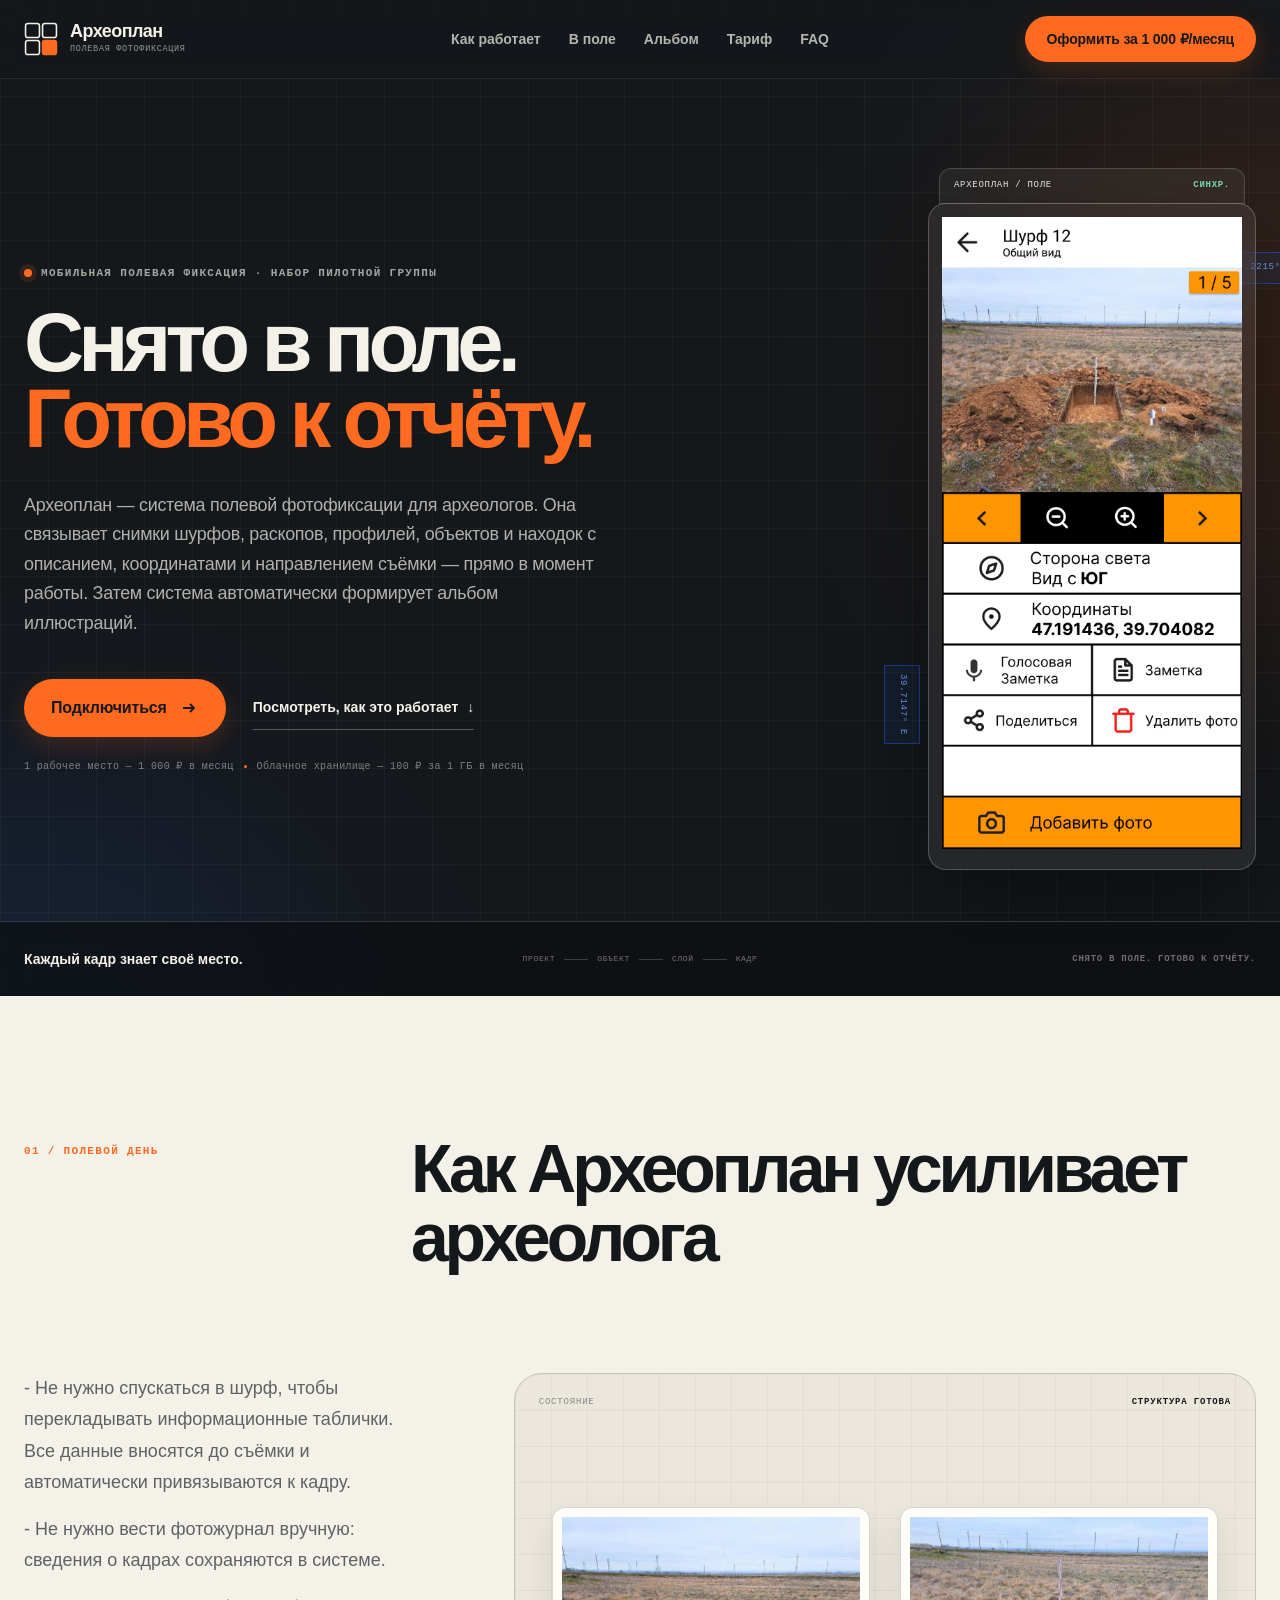
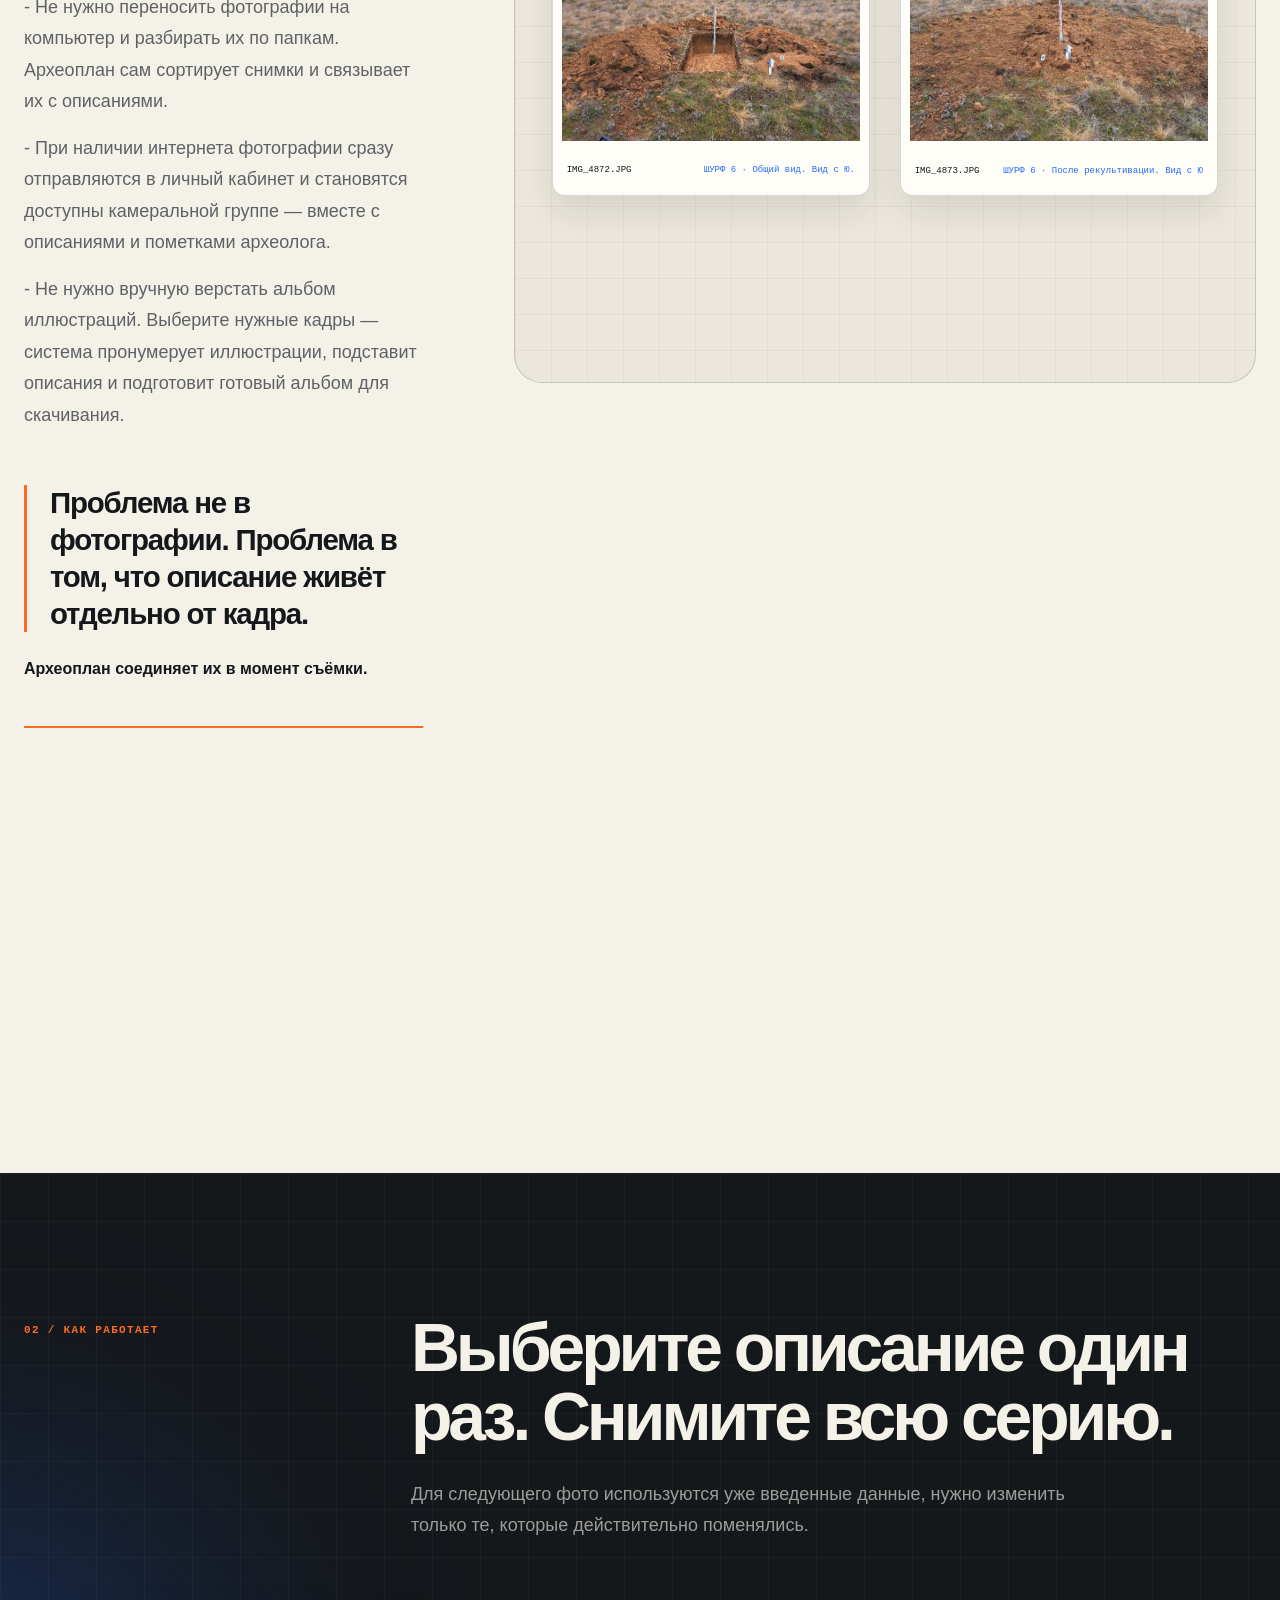
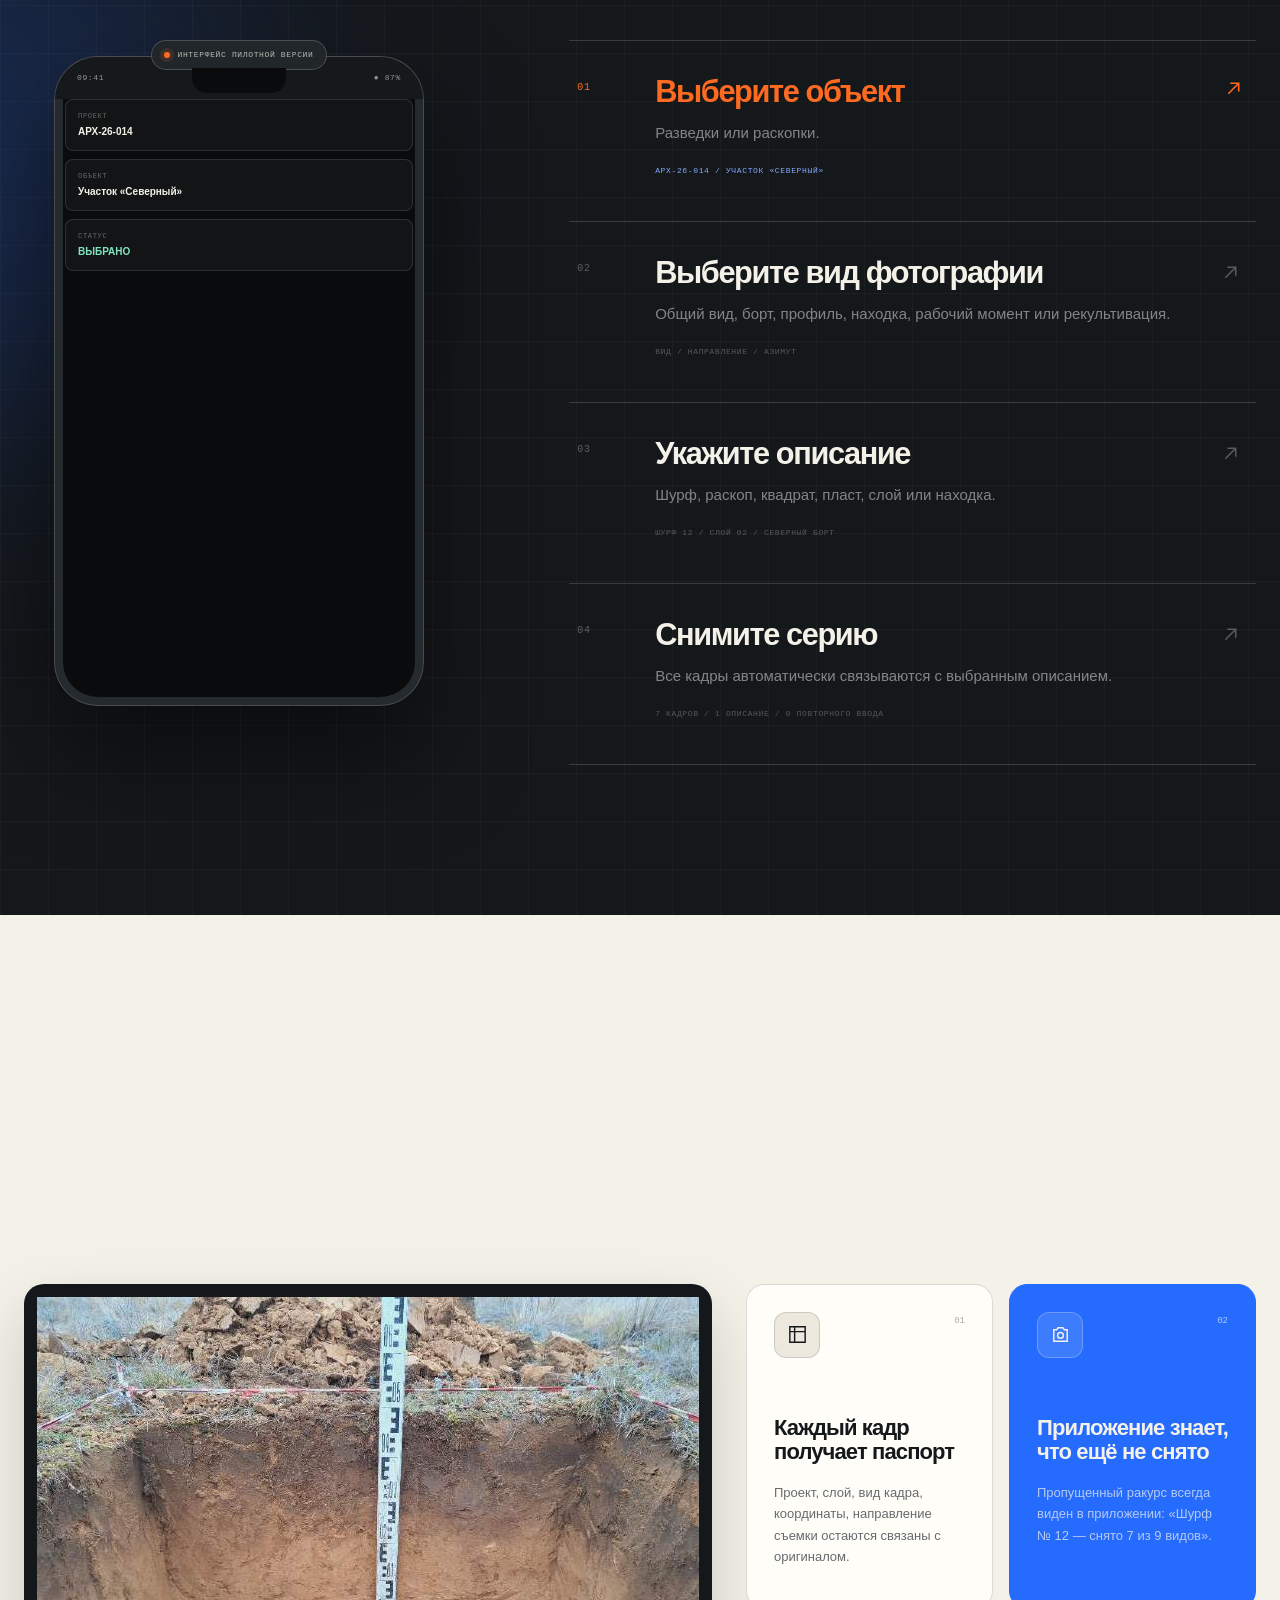
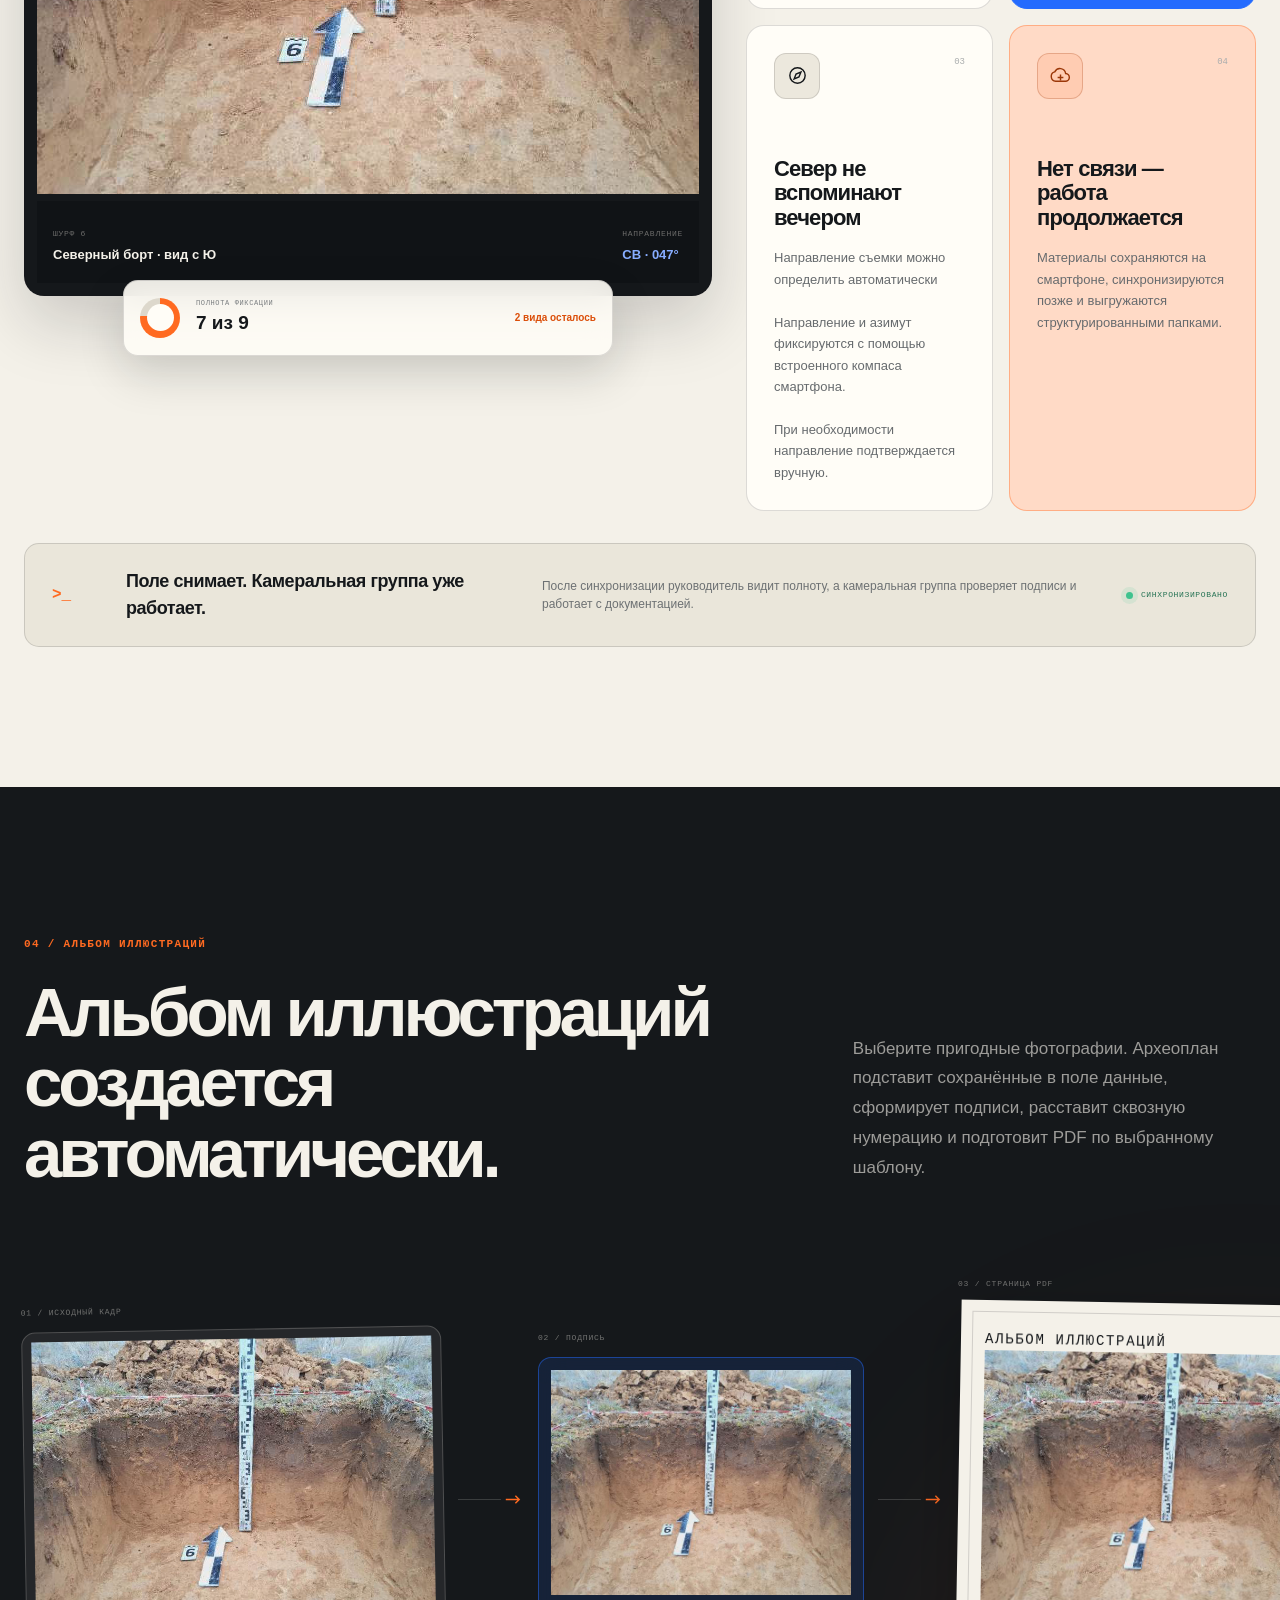
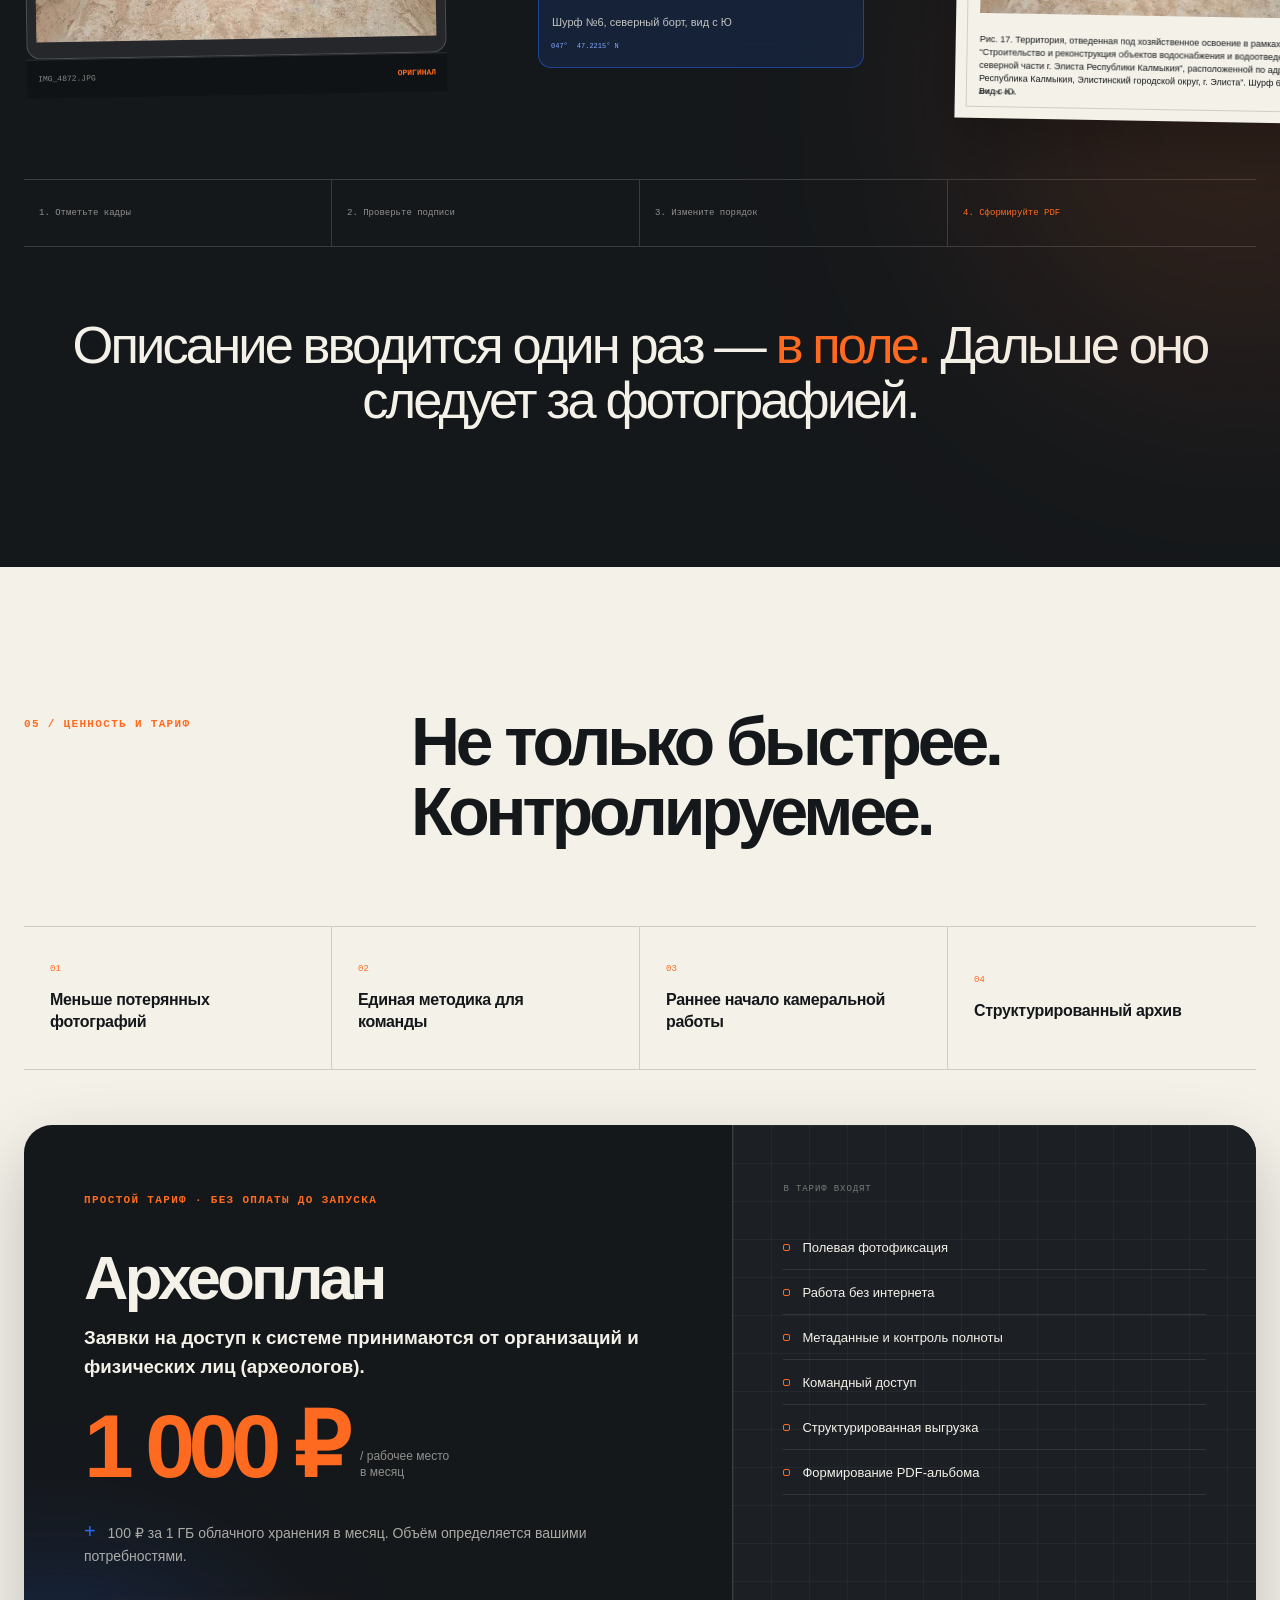
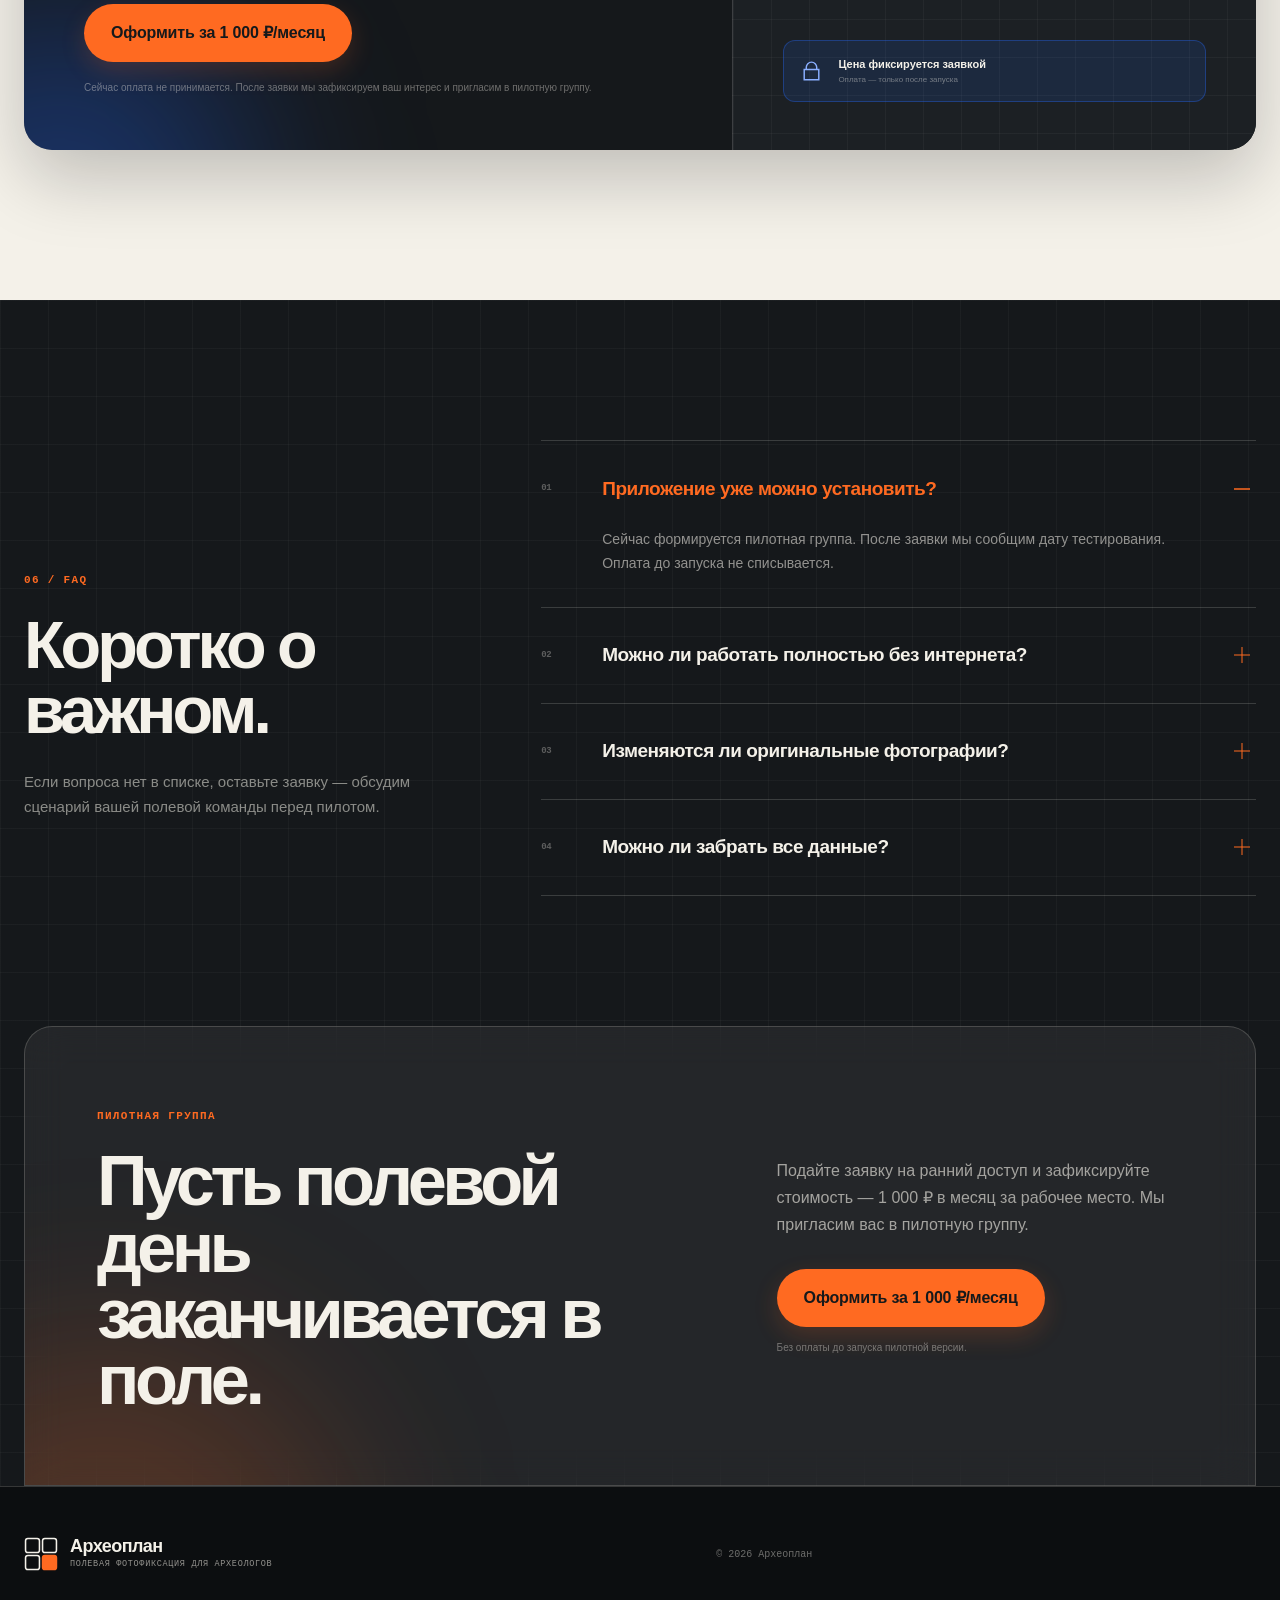
==== index.html @ fa1d37da "init commit" ====
<!doctype html>
<html lang="ru">
<head>
  <meta charset="utf-8">
  <meta name="viewport" content="width=device-width, initial-scale=1">
  <meta name="theme-color" content="#15181B">
  <title>Археоплан — полевая фотофиксация для археологов</title>
  <meta name="description" content="Археоплан связывает полевые фотографии с описанием, координатами и направлением съёмки и помогает подготовить альбом иллюстраций.">
  <meta name="robots" content="index,follow">
  <meta property="og:type" content="website">
  <meta property="og:locale" content="ru_RU">
  <meta property="og:site_name" content="Археоплан">
  <meta property="og:title" content="Археоплан — полевая фотофиксация для археологов">
  <meta property="og:description" content="Археоплан связывает полевые фотографии с описанием, координатами и направлением съёмки и помогает подготовить альбом иллюстраций.">
  <meta property="og:image" content="assets/icons/og-archeoplan.svg">
  <link rel="icon" href="assets/icons/favicon.svg" type="image/svg+xml">
  <link rel="stylesheet" href="styles.css">
  <script type="application/ld+json">{"@context":"https://schema.org","@type":"SoftwareApplication","name":"Археоплан","description":"Система полевой фотофиксации, которая связывает фотографии с описанием, координатами и направлением съёмки.","inLanguage":"ru","offers":{"@type":"Offer","price":"1000","priceCurrency":"RUB","description":"Стоимость одного рабочего места в месяц после запуска."}}</script>
  <script src="script.js" defer></script>
  <!-- Yandex.Metrika counter -->
  <script type="text/javascript">
      (function(m,e,t,r,i,k,a){
          m[i]=m[i]||function(){(m[i].a=m[i].a||[]).push(arguments)};
          m[i].l=1*new Date();
          for (var j = 0; j < document.scripts.length; j++) {if (document.scripts[j].src === r) { return; }}
          k=e.createElement(t),a=e.getElementsByTagName(t)[0],k.async=1,k.src=r,a.parentNode.insertBefore(k,a)
      })(window, document,'script','https://mc.yandex.ru/metrika/tag.js?id=111494010', 'ym');

      ym(111494010, 'init', {ssr:true, webvisor:true, clickmap:true, ecommerce:"dataLayer", referrer: document.referrer, url: location.href, accurateTrackBounce:true, trackLinks:true});
  </script>
  <noscript><div><img src="https://mc.yandex.ru/watch/111494010" style="position:absolute; left:-9999px;" alt="" /></div></noscript>
  <!-- /Yandex.Metrika counter -->
</head>
<body>
<a class="skip-link" href="#main-content">К содержанию</a>

<header class="site-header" data-header>
  <div class="header-inner">
    <a class="brand" href="#top" aria-label="Археоплан — на главную">
      <svg class="brand-mark" viewBox="0 0 44 44" aria-hidden="true">
        <rect x="2" y="2" width="18" height="18" rx="3"></rect>
        <rect x="24" y="2" width="18" height="18" rx="3"></rect>
        <rect x="2" y="24" width="18" height="18" rx="3"></rect>
        <rect class="brand-mark-accent" x="24" y="24" width="18" height="18" rx="3"></rect>
      </svg>
      <span class="brand-copy">
        <strong>Археоплан</strong>
        <span>Полевая фотофиксация</span>
      </span>
    </a>

    <nav class="desktop-nav" aria-label="Основная навигация">
      <a href="#how-it-works">Как работает</a>
      <a href="#field-control">В поле</a>
      <a href="#album">Альбом</a>
      <a href="#pricing">Тариф</a>
      <a href="#faq">FAQ</a>
    </nav>

    <button class="header-cta button button--orange" type="button" data-open-interest data-analytics="cta_click">
      Оформить за 1 000 ₽/месяц
    </button>

    <button class="menu-toggle" type="button" aria-expanded="false" aria-controls="mobile-menu" aria-label="Открыть меню">
      <span></span><span></span>
    </button>
  </div>
  <nav class="mobile-menu" id="mobile-menu" aria-label="Мобильная навигация" hidden>
    <a href="#how-it-works">Как работает</a>
    <a href="#field-control">В поле</a>
    <a href="#album">Альбом</a>
    <a href="#pricing">Тариф</a>
    <a href="#faq">FAQ</a>
  </nav>
</header>

<main id="main-content">
  <section class="hero section-dark coordinate-grid" id="top">
    <div class="hero-glow hero-glow--orange" aria-hidden="true"></div>
    <div class="hero-glow hero-glow--blue" aria-hidden="true"></div>
    <div class="container hero-grid">
      <div class="hero-copy" data-reveal>
        <p class="eyebrow"><span class="status-dot"></span> Мобильная полевая фиксация · Набор пилотной группы</p>
        <h1>Снято в поле.<br><span>Готово к отчёту.</span></h1>
        <p class="hero-lead">Археоплан — система полевой фотофиксации для археологов. Она связывает снимки шурфов, раскопов, профилей, объектов и находок с описанием, координатами и направлением съёмки — прямо в момент работы. Затем система автоматически формирует альбом иллюстраций. </p>
        <div class="hero-actions">
          <button class="button button--orange button--large" type="button" data-open-interest data-analytics="cta_click">
            Подключиться
            <svg viewBox="0 0 20 20" aria-hidden="true"><path d="M4 10h11M11 6l4 4-4 4"></path></svg>
          </button>
          <a class="text-link" href="#problem">Посмотреть, как это работает <span aria-hidden="true">↓</span></a>
        </div>
        <p class="price-note">1 рабочее место — 1 000 ₽ в месяц <i></i> Облачное хранилище — 100 ₽ за 1 ГБ в месяц</p>
      </div>

      <div class="hero-visual" data-parallax-card data-reveal>
        <div class="device-label"><span>АРХЕОПЛАН / ПОЛЕ</span><strong>СИНХР.</strong></div>
        <figure class="photo-frame photo-frame--hero" data-photo-slot="PHOTO-01">
          <img src="assets/images/Блок 0 фото 1.jpg" style="max-width: 300px;">
        </figure>
        <div class="coordinate-tag coordinate-tag--top">47.2215° N</div>
        <div class="coordinate-tag coordinate-tag--side">39.7147° E</div>
      </div>
    </div>
    <div class="hero-manifest">
      <div class="container manifest-inner">
        <p>Каждый кадр знает своё место.</p>
        <div class="manifest-path"><span>ПРОЕКТ</span><i></i><span>ОБЪЕКТ</span><i></i><span>СЛОЙ</span><i></i><span>КАДР</span></div>
        <strong>Снято в поле. Готово к отчёту.</strong>
      </div>
    </div>
  </section>

  <section class="problem section-light" id="problem" data-story>
    <div class="container section-heading" data-reveal>
      <p class="section-index">01 / ПОЛЕВОЙ ДЕНЬ</p>
      <h2>Как Археоплан усиливает археолога</h2>
    </div>
    <div class="container story-layout">
      <div class="story-copy">
        <p>- Не нужно спускаться в шурф, чтобы перекладывать информационные таблички. Все данные вносятся до съёмки и автоматически привязываются к кадру.</p>
        <p>- Не нужно вести фотожурнал вручную: сведения о кадрах сохраняются в системе.</p>
        <p>- Не нужно переносить фотографии на компьютер и разбирать их по папкам. Археоплан сам сортирует снимки и связывает их с описаниями.</p>
        <p>- При наличии интернета фотографии сразу отправляются в личный кабинет и становятся доступны камеральной группе — вместе с описаниями и пометками археолога.</p>
        <p>- Не нужно вручную верстать альбом иллюстраций. Выберите нужные кадры — система пронумерует иллюстрации, подставит описания и подготовит готовый альбом для скачивания.</p>
        <blockquote>Проблема не в фотографии. Проблема в том, что описание живёт отдельно от кадра.</blockquote>
        <p class="story-resolution">Археоплан соединяет их в момент съёмки.</p>
        <div class="story-progress" aria-hidden="true"><span></span></div>
      </div>
      <div class="story-stage" aria-label="Переход от хаотичных фотографий к структурированной фотофиксации">
        <div class="story-status"><span>СОСТОЯНИЕ</span><strong data-story-label>НЕРАЗОБРАННОЕ</strong></div>
        <figure class="chaos-card chaos-card--one" data-photo-slot="PHOTO-02">
          <img src="assets/images/блок 01 фото 1.jpg" style="width: 100%;">
          <figcaption><span class="filename">IMG_4872.JPG</span><span class="metadata">ШУРФ 6 · Общий вид. Вид с Ю.</span></figcaption>
        </figure>
        <figure class="chaos-card chaos-card--two" data-photo-slot="PHOTO-03">
          <img src="assets/images/блок 01 фото 2.jpg" style="width: 100%;">
          <figcaption><span class="filename">IMG_4873.JPG</span><span class="metadata">ШУРФ 6 · После рекультивации. Вид с Ю</span></figcaption>
        </figure>
        <div class="metadata-cloud" aria-hidden="true" style="display: none;">
          <span>СЛОЙ 02</span><span>СЕВЕРНЫЙ БОРТ</span><span>047°</span>
        </div>
      </div>
      <div class="story-triggers" aria-hidden="true">
        <span data-story-step="0"></span><span data-story-step="1"></span><span data-story-step="2"></span>
      </div>
    </div>
  </section>

  <section class="workflow section-dark coordinate-grid" id="how-it-works">
    <div class="container section-heading section-heading--dark" data-reveal>
      <p class="section-index">02 / КАК РАБОТАЕТ</p>
      <div>
        <h2>Выберите описание один раз. Снимите всю серию.</h2>
        <p class="section-lead">Для следующего фото используются уже введенные данные, нужно изменить только те, которые действительно поменялись.</p>
      </div>
    </div>

    <div class="container workflow-layout">
      <div class="phone-column">
        <div class="pilot-badge"><span></span> Интерфейс пилотной версии</div>
        <div class="phone-mockup" aria-live="polite">
          <div class="phone-topbar"><span>09:41</span><span>АРХЕОПЛАН</span><span>● 87%</span></div>
          <div class="phone-screen">
            <div class="phone-fields" data-phone-fields style="padding-top: 0;">
              <div><span>ПРОЕКТ</span><strong>АРХ-26-014</strong></div>
              <div><span>ОБЪЕКТ</span><strong>Участок «Северный»</strong></div>
              <div><span>СТАТУС</span><strong class="phone-accent">ВЫБРАНО</strong></div>
            </div>
          </div>
          <div class="phone-homebar" style="display: none;"></div>
        </div>
      </div>

      <ol class="workflow-steps">
        <li class="workflow-step is-active" data-workflow-step="0">
          <button class="step-select" type="button">
            <span class="step-number">01</span>
            <span class="step-body"><strong>Выберите объект</strong><span>Разведки или раскопки.</span><small>АРХ-26-014 / УЧАСТОК «СЕВЕРНЫЙ»</small></span>
            <svg viewBox="0 0 24 24" aria-hidden="true"><path d="M7 17 17 7M9 7h8v8"></path></svg>
          </button>
        </li>
        <li class="workflow-step" data-workflow-step="1">
          <button class="step-select" type="button">
            <span class="step-number">02</span>
            <span class="step-body"><strong>Выберите вид фотографии</strong><span>Общий вид, борт, профиль, находка, рабочий момент или рекультивация.</span><small>ВИД / НАПРАВЛЕНИЕ / АЗИМУТ</small></span>
            <svg viewBox="0 0 24 24" aria-hidden="true"><path d="M7 17 17 7M9 7h8v8"></path></svg>
          </button>
        </li>
        <li class="workflow-step" data-workflow-step="2">
          <button class="step-select" type="button">
            <span class="step-number">03</span>
            <span class="step-body"><strong>Укажите описание</strong><span>Шурф, раскоп, квадрат, пласт, слой или находка.</span><small>ШУРФ 12 / СЛОЙ 02 / СЕВЕРНЫЙ БОРТ</small></span>
            <svg viewBox="0 0 24 24" aria-hidden="true"><path d="M7 17 17 7M9 7h8v8"></path></svg>
          </button>
        </li>
        <li class="workflow-step" data-workflow-step="3">
          <button class="step-select" type="button">
            <span class="step-number">04</span>
            <span class="step-body"><strong>Снимите серию</strong><span>Все кадры автоматически связываются с выбранным описанием.</span><small>7 КАДРОВ / 1 ОПИСАНИЕ / 0 ПОВТОРНОГО ВВОДА</small></span>
            <svg viewBox="0 0 24 24" aria-hidden="true"><path d="M7 17 17 7M9 7h8v8"></path></svg>
          </button>
        </li>
      </ol>
    </div>
  </section>

  <section class="field-control section-light" id="field-control">
    <div class="container section-heading" data-reveal>
      <p class="section-index">03 / КОНТРОЛЬ В ПОЛЕ</p>
      <h2>Всё важное остаётся связано с оригиналом.</h2>
    </div>

    <div class="container field-layout">
      <div class="field-photo-wrap" data-reveal>
        <figure class="photo-frame photo-frame--field" data-photo-slot="PHOTO-04">
	        <img src="assets/images/Блок 4.jpg">
          <figcaption class="field-caption">
            <div><span>ШУРФ 6</span><strong>Cеверный борт · вид с Ю</strong></div>
            <div class="field-direction"><span>НАПРАВЛЕНИЕ</span><strong>СВ · 047°</strong></div>
          </figcaption>
        </figure>
        <div class="field-status-card">
          <span class="field-status-icon"></span>
          <div><small>ПОЛНОТА ФИКСАЦИИ</small><strong>7 из 9</strong></div>
          <span class="field-status-tail">2 вида осталось</span>
        </div>
      </div>

      <div class="feature-grid">
        <article class="feature-card" data-reveal>
          <div class="feature-icon">
            <svg viewBox="0 0 24 24" aria-hidden="true"><path d="M4 4h16v16H4zM4 9h16M9 4v16"></path></svg>
          </div>
          <span class="feature-no">01</span>
          <h3>Каждый кадр получает паспорт</h3>
          <p>Проект, слой, вид кадра, координаты, направление съемки остаются связаны с оригиналом.</p>
        </article>
        <article class="feature-card feature-card--blue" data-reveal>
          <div class="feature-icon">
            <svg viewBox="0 0 24 24" aria-hidden="true"><path d="M5 7h3l1.5-2h5L16 7h3v12H5zM12 10a3 3 0 1 0 0 6 3 3 0 0 0 0-6z"></path></svg>
          </div>
          <span class="feature-no">02</span>
          <h3>Приложение знает, что ещё не снято</h3>
          <p>Пропущенный ракурс всегда виден в приложении: «Шурф № 12 — снято 7 из 9 видов».</p>
        </article>
        <article class="feature-card" data-reveal>
          <div class="feature-icon">
            <svg viewBox="0 0 24 24" aria-hidden="true"><circle cx="12" cy="12" r="8"></circle><path d="m15.5 8.5-2 5-5 2 2-5z"></path></svg>
          </div>
          <span class="feature-no">03</span>
          <h3>Север не вспоминают вечером</h3>
          <p>Направление съемки можно определить автоматически<br><br>Направление и азимут фиксируются с помощью встроенного компаса смартфона.<br><br>При необходимости направление подтверждается вручную.</p>
        </article>
        <article class="feature-card feature-card--orange" data-reveal>
          <div class="feature-icon">
            <svg viewBox="0 0 24 24" aria-hidden="true"><path d="M7 18h10a4 4 0 0 0 .4-8A6 6 0 0 0 6 8.2 5 5 0 0 0 7 18zM9 14h6M12 11v6"></path></svg>
          </div>
          <span class="feature-no">04</span>
          <h3>Нет связи — работа продолжается</h3>
          <p>Материалы сохраняются на смартфоне, синхронизируются позже и выгружаются структурированными папками.</p>
        </article>
      </div>
    </div>

    <div class="container command-strip" data-reveal>
      <span class="command-prompt">&gt;_</span>
      <strong>Поле снимает. Камеральная группа уже работает.</strong>
      <p>После синхронизации руководитель видит полноту, а камеральная группа проверяет подписи и работает с документацией.</p>
      <span class="command-status"><i></i> СИНХРОНИЗИРОВАНО</span>
    </div>
  </section>

  <section class="album section-dark" id="album" data-album-transform>
    <div class="container album-heading" data-reveal>
      <div>
        <p class="section-index">04 / АЛЬБОМ ИЛЛЮСТРАЦИЙ</p>
        <h2>Альбом иллюстраций создается автоматически.</h2>
      </div>
      <p>Выберите пригодные фотографии. Археоплан подставит сохранённые в поле данные, сформирует подписи, расставит сквозную нумерацию и подготовит PDF по выбранному шаблону.</p>
    </div>

    <div class="container album-journey" data-reveal>
      <article class="album-state album-state--source">
        <span class="state-label">01 / ИСХОДНЫЙ КАДР</span>
        <figure class="album-photo" data-photo-slot="PHOTO-05">
          <img src="assets/images/Блок 4.jpg" style="max-width: 400px">
        </figure>
        <div class="album-file"><span>IMG_4872.JPG</span><strong>ОРИГИНАЛ</strong></div>
      </article>
      <div class="album-arrow" aria-hidden="true"><span></span><svg viewBox="0 0 24 24"><path d="M5 12h14M15 8l4 4-4 4"></path></svg></div>
      <article class="album-state album-state--caption">
        <span class="state-label">02 / ПОДПИСЬ</span>
        <div class="caption-card">
          <img src="assets/images/Блок 4.jpg"  style="max-width: 300px">
          <p>Шурф №6, северный борт, вид с Ю</p>
          <div><span>047°</span><span>47.2215° N</span></div>
        </div>
      </article>
      <div class="album-arrow" aria-hidden="true"><span></span><svg viewBox="0 0 24 24"><path d="M5 12h14M15 8l4 4-4 4"></path></svg></div>
      <article class="album-state album-state--pdf">
        <span class="state-label">03 / СТРАНИЦА PDF</span>
        <div class="pdf-page">
          <small style="font-size: 14px;">АЛЬБОМ ИЛЛЮСТРАЦИЙ</small>
          <span class="pdf-number">17</span>
          <img src="assets/images/Блок 4.jpg"  style="max-width: 350px">
          <p>Рис. 17. Территория, отведенная под хозяйственное освоение в рамках проекта:
          “Строительство и реконструкция объектов водоснабжения и водоотведения в
          северной части г. Элиста Республики Калмыкия”, расположенной по адресу:
          Республика Калмыкия, Элистинский городской округ, г. Элиста”. Шурф 6. С
          борт. Вид с Ю.</p>
          <footer><span>АРХ-26-014</span><span>12 / 48</span></footer>
        </div>
      </article>
    </div>

    <div class="container album-steps">
      <span>1. Отметьте кадры</span><span>2. Проверьте подписи</span><span>3. Измените порядок</span><span>4. Сформируйте PDF</span>
    </div>
    <div class="container album-statement" data-reveal>Описание вводится один раз — <em>в поле.</em> Дальше оно следует за фотографией.</div>
  </section>

  <section class="pricing section-light" id="pricing">
    <div class="container section-heading" data-reveal>
      <p class="section-index">05 / ЦЕННОСТЬ И ТАРИФ</p>
      <h2>Не только быстрее. Контролируемее.</h2>
    </div>
    <div class="container benefit-row" data-reveal>
      <div><span>01</span><strong>Меньше потерянных фотографий</strong></div>
      <div><span>02</span><strong>Единая методика для команды</strong></div>
      <div><span>03</span><strong>Раннее начало камеральной работы</strong></div>
      <div><span>04</span><strong>Структурированный архив</strong></div>
    </div>

    <div class="container pricing-card" data-reveal>
      <div class="pricing-main">
        <p class="section-index section-index--light">ПРОСТОЙ ТАРИФ · БЕЗ ОПЛАТЫ ДО ЗАПУСКА</p>
        <h2>Археоплан</h2>
        <h3 style="margin-top: 0px;">Заявки на доступ к системе принимаются от организаций и физических лиц (археологов).</h3>
        <div class="price-line"><strong>1 000 ₽</strong><span>/ рабочее место<br>в месяц</span></div>
        <p class="storage-price"><span>+</span> 100 ₽ за 1 ГБ облачного хранения в месяц. Объём определяется вашими потребностями. </p>
        <button class="button button--orange button--large" type="button" data-open-interest data-analytics="cta_click">Оформить за 1 000 ₽/месяц</button>
        <small>Сейчас оплата не принимается. После заявки мы зафиксируем ваш интерес и пригласим в пилотную группу.</small>
      </div>
      <div class="pricing-includes">
        <span>В ТАРИФ ВХОДЯТ</span>
        <ul>
          <li>Полевая фотофиксация</li>
          <li>Работа без интернета</li>
          <li>Метаданные и контроль полноты</li>
          <li>Командный доступ</li>
          <li>Структурированная выгрузка</li>
          <li>Формирование PDF-альбома</li>
        </ul>
        <div class="pilot-lock"><svg viewBox="0 0 24 24" aria-hidden="true"><path d="M7 10V8a5 5 0 0 1 10 0v2M5 10h14v10H5z"></path></svg><span><strong>Цена фиксируется заявкой</strong><small>Оплата — только после запуска</small></span></div>
      </div>
    </div>
  </section>

  <section class="faq-final section-dark coordinate-grid" id="faq">
    <div class="container faq-layout">
      <div class="faq-heading" data-reveal>
        <p class="section-index">06 / FAQ</p>
        <h2>Коротко о важном.</h2>
        <p>Если вопроса нет в списке, оставьте заявку — обсудим сценарий вашей полевой команды перед пилотом.</p>
      </div>
      <div class="faq-list" data-reveal>
        <details open>
          <summary><span>01</span> Приложение уже можно установить?<i></i></summary>
          <p>Сейчас формируется пилотная группа. После заявки мы сообщим дату тестирования. Оплата до запуска не списывается.</p>
        </details>
        <details>
          <summary><span>02</span> Можно ли работать полностью без интернета?<i></i></summary>
          <p>Да. Материалы сохраняются на смартфоне, затем синхронизируются или выгружаются структурированными папками.</p>
        </details>
        <details>
          <summary><span>03</span> Изменяются ли оригинальные фотографии?<i></i></summary>
          <p>Нет. Подписи, рамки и направление создаются на отдельной производной копии.</p>
        </details>
        <details>
          <summary><span>04</span> Можно ли забрать все данные?<i></i></summary>
          <p>Да. Проект выгружается с оригиналами, описаниями, метаданными и структурой папок.</p>
        </details>
      </div>
    </div>

    <div class="container final-cta" data-reveal>
      <div>
        <p class="section-index">ПИЛОТНАЯ ГРУППА</p>
        <h2>Пусть полевой день заканчивается в поле.</h2>
      </div>
      <div class="final-cta-copy">
        <p>Подайте заявку на ранний доступ и зафиксируйте стоимость — 1 000 ₽ в месяц за рабочее место. Мы пригласим вас в пилотную группу.</p>
        <button class="button button--orange button--large" type="button" data-open-interest data-analytics="cta_click">Оформить за 1 000 ₽/месяц</button>
        <small>Без оплаты до запуска пилотной версии.</small>
      </div>
    </div>
  </section>
</main>

<footer class="site-footer">
  <div class="container footer-inner">
    <a class="brand brand--footer" href="#top">
      <svg class="brand-mark" viewBox="0 0 44 44" aria-hidden="true">
        <rect x="2" y="2" width="18" height="18" rx="3"></rect><rect x="24" y="2" width="18" height="18" rx="3"></rect>
        <rect x="2" y="24" width="18" height="18" rx="3"></rect><rect class="brand-mark-accent" x="24" y="24" width="18" height="18" rx="3"></rect>
      </svg>
      <span class="brand-copy"><strong>Археоплан</strong><span>Полевая фотофиксация для археологов</span></span>
    </a>
    <p>© <span data-current-year>2026</span> Археоплан</p>
    <nav class="legal-links" aria-label="Юридическая информация" hidden></nav>
  </div>
</footer>

<button class="mobile-fixed-cta" type="button" data-open-interest data-analytics="cta_click">Оформить за 1 000 ₽/месяц</button>

<dialog class="interest-dialog" id="interest-dialog" aria-labelledby="dialog-title">
  <div class="dialog-shell">
    <button class="dialog-close" type="button" data-dialog-close aria-label="Закрыть форму">
      <svg viewBox="0 0 24 24" aria-hidden="true"><path d="m6 6 12 12M18 6 6 18"></path></svg>
    </button>
    <div class="dialog-intro">
      <p class="section-index">ПИЛОТНЫЙ ДОСТУП</p>
      <h2 id="dialog-title">Зафиксировать цену 1 000 ₽ в месяц</h2>
      <p>Археоплан готовится к пилотному запуску. Сейчас мы не принимаем оплату. Оставьте заявку, если готовы подключить приложение после проверки пилотной версии и заявленных функций.</p>
    </div>
    <form class="interest-form" id="interest-form" novalidate>
      <div class="form-grid">
        <label class="field">
          <span>Имя <b aria-hidden="true">*</b></span>
          <input name="name" type="text" autocomplete="name" required aria-describedby="error-name">
          <small class="field-error" id="error-name"></small>
        </label>
        <label class="field">
          <span>Организация <b aria-hidden="true">*</b></span>
          <input name="organization" type="text" autocomplete="organization" required aria-describedby="error-organization">
          <small class="field-error" id="error-organization"></small>
        </label>
        <label class="field">
          <span>Должность</span>
          <input name="role" type="text" autocomplete="organization-title" aria-describedby="error-role">
          <small class="field-error" id="error-role"></small>
        </label>
        <label class="field">
          <span>Телефон или email <b aria-hidden="true">*</b></span>
          <input name="contact" type="text" autocomplete="email" inputmode="email" required aria-describedby="error-contact">
          <small class="field-error" id="error-contact"></small>
        </label>
        <label class="field field--full">
          <span>Количество рабочих мест <b aria-hidden="true">*</b></span>
          <input name="seats" type="number" min="1" max="999" inputmode="numeric" required aria-describedby="error-seats">
          <small class="field-error" id="error-seats"></small>
        </label>
      </div>
      <label class="consent-field">
        <input name="intent" type="checkbox" required aria-describedby="error-intent">
        <span class="check-box" aria-hidden="true"><svg viewBox="0 0 16 16"><path d="m3 8 3 3 7-7"></path></svg></span>
        <span>При наличии описанного функционала наша организация готова рассмотреть подключение по цене 1 000 ₽ в месяц за рабочее место и 100 ₽ за 1 ГБ облачного хранения.</span>
      </label>
      <small class="field-error field-error--consent" id="error-intent"></small>
      <div class="form-legal" data-form-legal hidden></div>
      <button class="button button--orange button--large form-submit" type="submit" data-analytics="form_submit_success">
        Подтвердить интерес
      </button>
      <p class="form-status" role="status" aria-live="polite"></p>
    </form>
  </div>
</dialog>

</body>
</html>
---- styles.css ----
:root {
  --charcoal: #15181b;
  --charcoal-2: #1c2024;
  --charcoal-3: #272c31;
  --limestone: #f4f1e9;
  --paper: #fffdf7;
  --orange: #ff6a21;
  --orange-dark: #db4e09;
  --blue: #246bfe;
  --muted: #777b7e;
  --line-dark: rgba(244, 241, 233, 0.18);
  --line-light: rgba(21, 24, 27, 0.16);
  --container: 1280px;
  --header-h: 78px;
  --radius-s: 10px;
  --radius-m: 18px;
  --radius-l: 28px;
  --shadow: 0 28px 70px rgba(9, 11, 13, 0.22);
  --font-sans: Inter, "Segoe UI", Arial, Helvetica, sans-serif;
  --font-mono: "SFMono-Regular", Consolas, "Liberation Mono", monospace;
}

*,
*::before,
*::after { box-sizing: border-box; }

html {
  scroll-behavior: smooth;
  scroll-padding-top: calc(var(--header-h) + 22px);
  background: var(--charcoal);
}

body {
  margin: 0;
  min-width: 320px;
  overflow-x: clip;
  color: var(--charcoal);
  background: var(--limestone);
  font-family: var(--font-sans);
  line-height: 1.5;
  -webkit-font-smoothing: antialiased;
}

body.dialog-open { overflow: hidden; }
button, input { font: inherit; }
button, a { -webkit-tap-highlight-color: transparent; }
button { color: inherit; }
a { color: inherit; text-decoration: none; }
svg { display: block; }

:focus-visible {
  outline: 3px solid var(--blue);
  outline-offset: 4px;
}

.skip-link {
  position: fixed;
  z-index: 200;
  top: 12px;
  left: 12px;
  transform: translateY(-150%);
  padding: 12px 16px;
  border-radius: 8px;
  background: var(--paper);
  color: var(--charcoal);
  font-weight: 750;
}
.skip-link:focus { transform: translateY(0); }

.container {
  width: min(calc(100% - 48px), var(--container));
  margin-inline: auto;
}

.site-header {
  position: fixed;
  z-index: 100;
  inset: 0 0 auto;
  min-height: var(--header-h);
  color: var(--limestone);
  border-bottom: 1px solid rgba(244, 241, 233, .08);
  background: rgba(21, 24, 27, .56);
  backdrop-filter: blur(12px) saturate(120%);
  transition: background-color .25s ease, border-color .25s ease, min-height .25s ease;
}

.site-header.is-scrolled {
  background: rgba(21, 24, 27, .86);
  border-color: var(--line-dark);
  backdrop-filter: blur(18px) saturate(135%);
}

.header-inner {
  width: min(calc(100% - 48px), var(--container));
  min-height: var(--header-h);
  margin: 0 auto;
  display: grid;
  grid-template-columns: minmax(240px, 1fr) auto minmax(240px, 1fr);
  align-items: center;
  gap: 24px;
}

.brand { display: inline-flex; align-items: center; gap: 12px; width: fit-content; }
.brand-mark { width: 34px; height: 34px; fill: none; stroke: currentColor; stroke-width: 2; }
.brand-mark .brand-mark-accent { fill: var(--orange); stroke: var(--orange); }
.brand-copy { display: grid; gap: 1px; }
.brand-copy strong { font-size: 18px; line-height: 1.1; letter-spacing: -.03em; }
.brand-copy span { color: rgba(244, 241, 233, .58); font-family: var(--font-mono); font-size: 8.5px; letter-spacing: .08em; text-transform: uppercase; }

.desktop-nav { display: flex; align-items: center; justify-content: center; gap: 28px; }
.desktop-nav a { position: relative; min-height: 44px; display: inline-flex; align-items: center; font-size: 14px; font-weight: 620; color: rgba(244, 241, 233, .72); }
.desktop-nav a::after { content: ""; position: absolute; right: 0; bottom: 7px; left: 0; height: 1px; transform: scaleX(0); transform-origin: left; background: var(--orange); transition: transform .2s ease; }
.desktop-nav a:hover { color: var(--limestone); }
.desktop-nav a:hover::after { transform: scaleX(1); }
.header-cta { justify-self: end; }

.button {
  min-height: 46px;
  display: inline-flex;
  align-items: center;
  justify-content: center;
  gap: 12px;
  border: 0;
  border-radius: 999px;
  padding: 0 22px;
  cursor: pointer;
  font-size: 14px;
  font-weight: 780;
  letter-spacing: -.01em;
  transition: transform .2s ease, box-shadow .2s ease, background-color .2s ease;
}
.button:hover { transform: translateY(-2px); }
.button:active { transform: translateY(0); }
.button--orange { background: var(--orange); color: #16191b; box-shadow: 0 9px 25px rgba(255, 106, 33, .18); }
.button--orange:hover { background: #ff7a36; box-shadow: 0 12px 30px rgba(255, 106, 33, .29); }
.button--large { min-height: 58px; padding-inline: 27px; font-size: 16px; }
.button svg { width: 20px; fill: none; stroke: currentColor; stroke-width: 1.8; }

.menu-toggle, .mobile-menu, .mobile-fixed-cta { display: none; }

.section-dark { position: relative; color: var(--limestone); background: var(--charcoal); }
.section-light { color: var(--charcoal); background: var(--limestone); }
.coordinate-grid {
  background-image:
    linear-gradient(rgba(244,241,233,.035) 1px, transparent 1px),
    linear-gradient(90deg, rgba(244,241,233,.035) 1px, transparent 1px);
  background-size: 48px 48px;
}

.hero {
  min-height: 100svh;
  padding: calc(var(--header-h) + 90px) 0 126px;
  overflow: hidden;
}

.hero-grid {
  position: relative;
  z-index: 2;
  min-height: 650px;
  display: grid;
  grid-template-columns: minmax(0, 1.02fr) minmax(440px, .98fr);
  align-items: center;
  gap: clamp(48px, 6vw, 100px);
}

.hero-glow { position: absolute; z-index: 0; width: 44vw; aspect-ratio: 1; border-radius: 50%; filter: blur(120px); opacity: .12; pointer-events: none; }
.hero-glow--orange { top: 8%; right: -20%; background: var(--orange); }
.hero-glow--blue { bottom: -35%; left: -20%; background: var(--blue); }

.eyebrow, .section-index {
  margin: 0 0 24px;
  color: var(--orange);
  font-family: var(--font-mono);
  font-size: 11px;
  font-weight: 700;
  letter-spacing: .12em;
  text-transform: uppercase;
}
.eyebrow { display: flex; align-items: center; gap: 9px; color: rgba(244,241,233,.65); }
.status-dot { width: 8px; height: 8px; border-radius: 50%; background: var(--orange); box-shadow: 0 0 0 5px rgba(255,106,33,.12); }

.hero h1 {
  max-width: 820px;
  margin: 0;
  font-size: clamp(58px, 6.5vw, 104px);
  line-height: .91;
  letter-spacing: -.07em;
  font-weight: 760;
}
.hero h1 span { color: var(--orange); }
.hero-lead { max-width: 690px; margin: 34px 0 0; color: rgba(244,241,233,.7); font-size: clamp(17px, 1.4vw, 21px); line-height: 1.65; letter-spacing: -.015em; }
.hero-actions { display: flex; align-items: center; gap: 27px; margin-top: 40px; }
.text-link { min-height: 44px; display: inline-flex; align-items: center; gap: 9px; border-bottom: 1px solid rgba(244,241,233,.3); font-size: 14px; font-weight: 700; }
.text-link:hover { border-color: var(--orange); }
.price-note { margin: 22px 0 0; display: flex; flex-wrap: wrap; align-items: center; gap: 10px; color: rgba(244,241,233,.47); font-family: var(--font-mono); font-size: 10px; letter-spacing: .035em; }
.price-note i { width: 3px; height: 3px; border-radius: 50%; background: var(--orange); }

.hero-visual {
  --rx: 0deg;
  --ry: 0deg;
  --lift: 0px;
  position: relative;
  max-width: 590px;
  justify-self: end;
  transform: perspective(1200px) rotateX(var(--rx)) rotateY(var(--ry)) translateY(var(--lift));
  transform-style: preserve-3d;
  transition: transform .18s ease-out;
}

.device-label {
  display: flex;
  align-items: center;
  justify-content: space-between;
  margin: 0 11px -1px;
  padding: 10px 14px;
  border: 1px solid var(--line-dark);
  border-radius: 12px 12px 0 0;
  background: rgba(244,241,233,.06);
  backdrop-filter: blur(16px);
  font-family: var(--font-mono);
  font-size: 9px;
  letter-spacing: .08em;
}
.device-label strong { color: #7ee2b8; }

.photo-frame { margin: 0; }
.photo-frame--hero {
  position: relative;
  padding: 13px;
  border: 1px solid rgba(244,241,233,.23);
  border-radius: 18px;
  background: rgba(244,241,233,.07);
  box-shadow: 0 38px 100px rgba(0,0,0,.42);
  backdrop-filter: blur(20px);
}

.photo-placeholder {
  position: relative;
  aspect-ratio: 3 / 2;
  overflow: hidden;
  border-radius: 10px 10px 0 0;
  background:
    radial-gradient(circle at 50% 46%, rgba(244,241,233,.08) 0 2px, transparent 3px),
    linear-gradient(135deg, #2f353a, #202429 58%, #30353a);
}
.photo-placeholder::before {
  content: "";
  position: absolute;
  inset: 0;
  background:
    linear-gradient(rgba(244,241,233,.06) 1px, transparent 1px),
    linear-gradient(90deg, rgba(244,241,233,.06) 1px, transparent 1px);
  background-size: 38px 38px;
}
.photo-placeholder::after {
  content: "";
  position: absolute;
  inset: 17%;
  border: 1px dashed rgba(244,241,233,.18);
  border-radius: 50%;
  transform: rotate(-8deg);
}
.placeholder-id { position: absolute; z-index: 2; top: 50%; left: 50%; display: grid; width: 80%; transform: translate(-50%, -50%); text-align: center; }
.placeholder-id span { color: var(--orange); font-family: var(--font-mono); font-size: 10px; letter-spacing: .15em; }
.placeholder-id strong { margin-top: 8px; font-family: var(--font-mono); font-size: clamp(13px, 1.4vw, 18px); letter-spacing: -.02em; }
.placeholder-id small { margin-top: 5px; color: rgba(244,241,233,.45); font-size: 10px; }
.photo-crosshair::before, .photo-crosshair::after { content: ""; position: absolute; z-index: 1; top: 50%; left: 50%; background: rgba(244,241,233,.18); }
.photo-crosshair::before { width: 70%; height: 1px; transform: translate(-50%, -50%); }
.photo-crosshair::after { width: 1px; height: 70%; transform: translate(-50%, -50%); }
.corner { position: absolute; z-index: 3; width: 17px; height: 17px; border-color: var(--orange); border-style: solid; }
.corner--tl { top: 13px; left: 13px; border-width: 2px 0 0 2px; }
.corner--tr { top: 13px; right: 13px; border-width: 2px 2px 0 0; }
.corner--bl { bottom: 13px; left: 13px; border-width: 0 0 2px 2px; }
.corner--br { right: 13px; bottom: 13px; border-width: 0 2px 2px 0; }

.context-panel { padding: 19px 18px 16px; border-radius: 0 0 10px 10px; color: var(--limestone); background: #111417; }
.context-kicker { display: flex; justify-content: space-between; align-items: center; color: rgba(244,241,233,.45); font-family: var(--font-mono); font-size: 9px; letter-spacing: .1em; }
.sync-label { display: flex; align-items: center; gap: 6px; color: #7ee2b8; }
.sync-label i { width: 5px; height: 5px; border-radius: 50%; background: currentColor; }
.context-panel h2 { margin: 9px 0 15px; font-size: 26px; letter-spacing: -.035em; }
.context-grid { margin: 0; display: grid; grid-template-columns: 1fr 1fr; border-top: 1px solid rgba(244,241,233,.13); }
.context-grid div { padding: 11px 8px 2px 0; border-right: 1px solid rgba(244,241,233,.11); }
.context-grid div:nth-child(even) { padding-left: 14px; border-right: 0; }
.context-grid dt { margin-bottom: 3px; color: rgba(244,241,233,.4); font-family: var(--font-mono); font-size: 8px; text-transform: uppercase; }
.context-grid dd { margin: 0; font-size: 11px; font-weight: 650; }
.context-grid .blue { color: #78a2ff; }
.context-grid .orange { color: #ff9761; }
.coordinate-tag { position: absolute; z-index: -1; padding: 8px 10px; border: 1px solid rgba(36,107,254,.46); color: #78a2ff; background: rgba(36,107,254,.09); font-family: var(--font-mono); font-size: 9px; letter-spacing: .08em; }
.coordinate-tag--top { top: 12%; right: -48px; }
.coordinate-tag--side { bottom: 18%; left: -44px; writing-mode: vertical-rl; }

.hero-manifest { position: absolute; z-index: 3; right: 0; bottom: 0; left: 0; border-top: 1px solid var(--line-dark); background: rgba(13,15,17,.72); backdrop-filter: blur(12px); }
.manifest-inner { min-height: 74px; display: grid; grid-template-columns: 1fr auto 1fr; align-items: center; gap: 26px; }
.manifest-inner p { margin: 0; font-size: 14px; font-weight: 720; }
.manifest-inner strong { justify-self: end; color: rgba(244,241,233,.42); font-family: var(--font-mono); font-size: 9px; letter-spacing: .08em; text-transform: uppercase; }
.manifest-path { display: flex; align-items: center; gap: 9px; color: rgba(244,241,233,.45); font-family: var(--font-mono); font-size: 8px; letter-spacing: .08em; }
.manifest-path i { width: 24px; height: 1px; background: rgba(244,241,233,.2); }

.problem { padding: 138px 0 150px; }
.section-heading { display: grid; grid-template-columns: .65fr 1.65fr; gap: 54px; align-items: start; }
.section-heading h2 { max-width: 950px; margin: 0; font-size: clamp(42px, 5.3vw, 78px); line-height: 1.02; letter-spacing: -.06em; }
.section-index { padding-top: 9px; }
.story-layout { position: relative; margin-top: 100px; display: grid; grid-template-columns: .7fr 1.3fr; gap: 90px; min-height: 1250px; }
.story-copy, .story-stage { position: sticky; top: calc(var(--header-h) + 55px); align-self: start; }
.story-copy { max-width: 490px; }
.story-copy > p:not(:last-of-type) { margin: 0; color: #5e6265; font-size: 18px; line-height: 1.75; margin-bottom: 15px; }
.story-copy blockquote { margin: 54px 0 25px; padding-left: 23px; border-left: 3px solid var(--orange); font-size: clamp(25px, 2.3vw, 35px); font-weight: 720; line-height: 1.25; letter-spacing: -.04em; }
.story-resolution { margin: 0; font-weight: 780; }
.story-progress { width: 100%; height: 2px; margin-top: 45px; overflow: hidden; background: rgba(21,24,27,.13); }
.story-progress span { display: block; width: 33.333%; height: 100%; background: var(--orange); transition: transform .65s cubic-bezier(.2,.7,.2,1); transform-origin: left; }
.story-stage {
  height: min(610px, calc(100vh - var(--header-h) - 95px));
  min-height: 510px;
  overflow: hidden;
  border: 1px solid var(--line-light);
  border-radius: var(--radius-l);
  background:
    linear-gradient(rgba(21,24,27,.045) 1px, transparent 1px),
    linear-gradient(90deg, rgba(21,24,27,.045) 1px, transparent 1px),
    #ebe7dc;
  background-size: 36px 36px;
}
.story-status { position: absolute; z-index: 5; top: 22px; right: 24px; left: 24px; display: flex; justify-content: space-between; color: #85888a; font-family: var(--font-mono); font-size: 9px; letter-spacing: .09em; }
.story-status strong { color: var(--charcoal); }
.chaos-card {
  position: absolute;
  z-index: 2;
  width: 54%;
  margin: 0;
  padding: 9px;
  border: 1px solid rgba(21,24,27,.16);
  border-radius: 13px;
  background: var(--paper);
  box-shadow: 0 24px 50px rgba(35,34,31,.15);
  transition: inset .8s cubic-bezier(.2,.75,.2,1), transform .8s cubic-bezier(.2,.75,.2,1), width .8s ease;
}
.chaos-card--one { top: 18%; left: 15%; transform: rotate(-8deg); }
.chaos-card--two { right: 12%; bottom: 13%; transform: rotate(7deg); }
.photo-placeholder--small { aspect-ratio: 4 / 3; border-radius: 7px; background: linear-gradient(145deg, #3c4247, #262b2f 60%, #3c4146); }
.photo-placeholder--small .placeholder-id strong { font-size: 12px; }
.chaos-card figcaption { min-height: 38px; display: flex; align-items: center; justify-content: space-between; gap: 8px; padding: 8px 5px 0; font-family: var(--font-mono); font-size: 9px; }
.chaos-card .metadata { opacity: 0; color: var(--blue); transition: opacity .4s ease .2s; }
.metadata-cloud { position: absolute; z-index: 4; inset: 0; pointer-events: none; }
.metadata-cloud span { position: absolute; padding: 8px 10px; border-radius: 6px; color: #dbe6ff; background: var(--blue); font-family: var(--font-mono); font-size: 8px; letter-spacing: .06em; opacity: 0; transform: scale(.8); transition: opacity .35s ease, transform .35s ease; }
.metadata-cloud span:nth-child(1) { top: 28%; right: 7%; }
.metadata-cloud span:nth-child(2) { bottom: 29%; left: 8%; }
.metadata-cloud span:nth-child(3) { top: 50%; left: 43%; }
.story-triggers { position: absolute; z-index: -1; top: 0; right: 0; bottom: 0; left: 0; display: grid; grid-template-rows: repeat(3, 1fr); pointer-events: none; }

.story-layout[data-state="1"] .metadata-cloud span,
.story-layout[data-state="1"] .chaos-card .metadata,
.story-layout[data-state="2"] .chaos-card .metadata { opacity: 1; }
.story-layout[data-state="1"] .metadata-cloud span { transform: scale(1); }
.story-layout[data-state="1"] .story-progress span { transform: scaleX(2); }
.story-layout[data-state="2"] .story-progress span { transform: scaleX(3); }
.story-layout[data-state="2"] .metadata-cloud span { opacity: 0; }
.story-layout[data-state="2"] .chaos-card { width: 43%; transform: rotate(0); box-shadow: 0 15px 32px rgba(35,34,31,.1); }
.story-layout[data-state="2"] .chaos-card--one { top: 22%; left: 5%; }
.story-layout[data-state="2"] .chaos-card--two { right: 5%; bottom: auto; top: 22%; }

.section-heading--dark h2 { color: var(--limestone); }
.section-heading--dark > div { max-width: 960px; }
.section-lead { max-width: 690px; margin: 28px 0 0; color: rgba(244,241,233,.61); font-size: 18px; line-height: 1.7; }

.workflow { padding: 140px 0 150px; overflow: clip; }
.workflow::before { content: ""; position: absolute; width: 560px; aspect-ratio: 1; top: 22%; left: -330px; border-radius: 50%; background: rgba(36,107,254,.22); filter: blur(130px); pointer-events: none; }
.workflow-layout { margin-top: 100px; display: grid; grid-template-columns: .77fr 1.23fr; align-items: start; gap: clamp(60px, 9vw, 150px); }
.phone-column { position: sticky; top: calc(var(--header-h) + 36px); display: grid; justify-items: center; }
.pilot-badge { position: relative; z-index: 2; margin-bottom: -14px; min-height: 30px; display: inline-flex; align-items: center; gap: 7px; padding: 0 12px; border: 1px solid rgba(244,241,233,.2); border-radius: 999px; color: rgba(244,241,233,.72); background: rgba(36,40,44,.88); backdrop-filter: blur(13px); font-family: var(--font-mono); font-size: 8px; letter-spacing: .08em; text-transform: uppercase; }
.pilot-badge span { width: 6px; height: 6px; border-radius: 50%; background: var(--orange); box-shadow: 0 0 0 4px rgba(255,106,33,.13); }
.phone-mockup { position: relative; width: min(100%, 370px); min-height: 650px; overflow: hidden; border: 1px solid rgba(244,241,233,.28); border-radius: 44px; background: #090b0d; box-shadow: 0 48px 100px rgba(0,0,0,.5), inset 0 0 0 8px #252a2e; }
.phone-mockup::before { content: ""; position: absolute; z-index: 5; top: 11px; left: 50%; width: 94px; height: 25px; border-radius: 0 0 15px 15px; transform: translateX(-50%); background: #090b0d; }
.phone-topbar { height: 42px; display: flex; align-items: center; justify-content: space-between; padding: 0 22px; color: rgba(244,241,233,.58); background: #15191c; font-family: var(--font-mono); font-size: 8px; letter-spacing: .08em; }
.phone-appbar { height: 58px; display: grid; grid-template-columns: 26px 1fr 26px; align-items: center; gap: 8px; padding: 0 18px; border-bottom: 1px solid rgba(244,241,233,.12); font-size: 13px; font-weight: 750; }
.phone-appbar svg { width: 22px; fill: none; stroke: currentColor; stroke-width: 1.8; }
.phone-appbar span { text-align: center; }
.phone-map-grid { position: relative; min-height: 285px; display: grid; align-content: end; padding: 35px 26px 27px; background:
  linear-gradient(rgba(36,107,254,.13) 1px, transparent 1px),
  linear-gradient(90deg, rgba(36,107,254,.13) 1px, transparent 1px),
  radial-gradient(circle at 50% 20%, rgba(36,107,254,.25), transparent 60%);
  background-size: 34px 34px, 34px 34px, auto;
}
.phone-map-grid::after { content: ""; position: absolute; inset: 28px; border: 1px dashed rgba(36,107,254,.28); border-radius: 50%; }
.phone-compass { position: absolute; z-index: 2; top: 30px; right: 27px; width: 52px; height: 52px; display: grid; place-items: center; border: 1px solid rgba(244,241,233,.17); border-radius: 50%; color: #8aafff; font-family: var(--font-mono); font-size: 9px; }
.phone-compass i { position: absolute; width: 1px; height: 30px; transform: rotate(35deg); background: linear-gradient(var(--orange) 50%, rgba(244,241,233,.24) 50%); }
.phone-step-kicker, .phone-step-title, .phone-map-grid p { position: relative; z-index: 2; }
.phone-step-kicker { color: #8aafff; font-family: var(--font-mono); font-size: 9px; letter-spacing: .09em; }
.phone-step-title { margin-top: 8px; font-size: 23px; letter-spacing: -.04em; }
.phone-map-grid p { margin: 4px 0 0; color: rgba(244,241,233,.48); font-size: 11px; }
.phone-fields { padding: 17px 10px 8px; display: grid; gap: 8px; }
.phone-fields div { min-height: 52px; display: grid; align-content: center; gap: 2px; padding: 9px 12px; border: 1px solid rgba(244,241,233,.12); border-radius: 8px; background: rgba(244,241,233,.04); }
.phone-fields span { color: rgba(244,241,233,.38); font-family: var(--font-mono); font-size: 7px; letter-spacing: .1em; }
.phone-fields strong { font-size: 10px; }
.phone-fields .phone-accent { color: #80e5bd; }
.phone-action { min-height: 48px; margin: 12px 22px 0; display: flex; align-items: center; justify-content: center; gap: 9px; border-radius: 999px; color: var(--charcoal); background: var(--orange); font-size: 12px; font-weight: 800; }
.phone-action svg { width: 18px; fill: none; stroke: currentColor; stroke-width: 1.7; }
.phone-homebar { width: 108px; height: 4px; margin: 18px auto 11px; border-radius: 10px; background: rgba(244,241,233,.35); }

.workflow-steps { margin: 0; padding: 0; list-style: none; }
.workflow-step { border-top: 1px solid rgba(244,241,233,.16); }
.workflow-step:last-child { border-bottom: 1px solid rgba(244,241,233,.16); }
.step-select { width: 100%; min-height: 180px; display: grid; grid-template-columns: 54px 1fr 30px; align-items: start; gap: 24px; padding: 34px 8px; border: 0; color: var(--limestone); background: transparent; text-align: left; cursor: pointer; }
.step-number { padding-top: 5px; color: rgba(244,241,233,.32); font-family: var(--font-mono); font-size: 10px; letter-spacing: .09em; transition: color .25s ease; }
.step-body { display: grid; }
.step-body > strong { font-size: clamp(26px, 2.4vw, 36px); line-height: 1.1; letter-spacing: -.045em; transition: color .25s ease; }
.step-body > span { max-width: 590px; margin-top: 12px; color: rgba(244,241,233,.5); font-size: 15px; line-height: 1.6; }
.step-body small { margin-top: 20px; color: rgba(244,241,233,.29); font-family: var(--font-mono); font-size: 8px; letter-spacing: .08em; }
.step-select > svg { width: 25px; margin-top: 4px; fill: none; stroke: rgba(244,241,233,.3); stroke-width: 1.5; transition: transform .25s ease, stroke .25s ease; }
.workflow-step.is-active .step-number, .workflow-step.is-active .step-body > strong { color: var(--orange); }
.workflow-step.is-active .step-select > svg { stroke: var(--orange); transform: translate(3px, -3px); }
.workflow-step.is-active .step-body small { color: #84aaff; }
.step-select:hover .step-body > strong { color: var(--orange); }

.field-control { padding: 140px 0; }
.field-layout { margin-top: 90px; display: grid; grid-template-columns: .94fr 1.06fr; gap: 34px; align-items: start; }
.field-photo-wrap { position: sticky; top: calc(var(--header-h) + 35px); }
.photo-frame--field { overflow: hidden; padding: 12px; border: 1px solid rgba(21,24,27,.16); border-radius: 20px; background: var(--charcoal); box-shadow: 0 28px 65px rgba(22,24,26,.18); }
.photo-frame--field .photo-placeholder { border-radius: 10px 10px 0 0; }
.field-caption { min-height: 82px; display: grid; grid-template-columns: 1fr auto; align-items: center; gap: 24px; padding: 14px 16px 4px; color: var(--limestone); background: #101316; }
.field-caption div { display: grid; gap: 5px; }
.field-caption span { color: rgba(244,241,233,.4); font-family: var(--font-mono); font-size: 8px; letter-spacing: .09em; }
.field-caption strong { font-size: 13px; }
.field-caption .field-direction strong { color: #87adff; }
.field-status-card { width: min(88%, 490px); min-height: 76px; margin: -16px auto 0; position: relative; z-index: 3; display: grid; grid-template-columns: 42px 1fr auto; align-items: center; gap: 14px; padding: 11px 16px; border: 1px solid rgba(21,24,27,.15); border-radius: 15px; background: rgba(255,253,247,.9); box-shadow: 0 18px 45px rgba(21,24,27,.16); backdrop-filter: blur(15px); }
.field-status-icon { width: 40px; height: 40px; display: grid; place-items: center; border-radius: 50%; background: conic-gradient(var(--orange) 77%, #ddd8cc 0); }
.field-status-icon::before { content: ""; width: 27px; height: 27px; border-radius: 50%; background: var(--paper); }
.field-status-card > div { display: grid; gap: 1px; }
.field-status-card small { color: #7a7e80; font-family: var(--font-mono); font-size: 7px; letter-spacing: .09em; }
.field-status-card strong { font-size: 19px; }
.field-status-tail { color: var(--orange-dark); font-size: 10px; font-weight: 720; }

.feature-grid { display: grid; grid-template-columns: 1fr 1fr; gap: 16px; }
.feature-card { position: relative; min-height: 325px; padding: 27px; overflow: hidden; border: 1px solid rgba(21,24,27,.15); border-radius: var(--radius-m); background: var(--paper); transition: transform .25s ease, box-shadow .25s ease; }
.feature-card:hover { transform: translateY(-4px); box-shadow: 0 20px 45px rgba(21,24,27,.09); }
.feature-icon { width: 46px; height: 46px; display: grid; place-items: center; border: 1px solid rgba(21,24,27,.14); border-radius: 12px; color: var(--charcoal); background: #ece8dd; }
.feature-icon svg { width: 23px; fill: none; stroke: currentColor; stroke-width: 1.5; }
.feature-no { position: absolute; top: 30px; right: 27px; color: #aaadae; font-family: var(--font-mono); font-size: 9px; }
.feature-card h3 { max-width: 280px; margin: 58px 0 0; font-size: 22px; line-height: 1.12; letter-spacing: -.04em; }
.feature-card p { margin: 17px 0 0; color: #676b6e; font-size: 13px; line-height: 1.65; }
.feature-card--blue { color: var(--limestone); background: var(--blue); border-color: var(--blue); }
.feature-card--blue .feature-icon { color: var(--limestone); background: rgba(244,241,233,.12); border-color: rgba(244,241,233,.25); }
.feature-card--blue .feature-no, .feature-card--blue p { color: rgba(244,241,233,.7); }
.feature-card--orange { background: #ffdac6; border-color: rgba(255,106,33,.4); }
.feature-card--orange .feature-icon { color: #9b3708; background: rgba(255,106,33,.12); border-color: rgba(155,55,8,.25); }
.command-strip { min-height: 104px; margin-top: 32px; display: grid; grid-template-columns: 50px minmax(240px,.7fr) minmax(320px,1fr) auto; align-items: center; gap: 24px; padding: 23px 27px; border: 1px solid rgba(21,24,27,.15); border-radius: 15px; background: #eae6da; }
.command-prompt { color: var(--orange); font-family: var(--font-mono); font-weight: 800; }
.command-strip strong { font-size: 18px; letter-spacing: -.025em; }
.command-strip p { margin: 0; color: #6d7173; font-size: 12px; line-height: 1.55; }
.command-status { display: flex; align-items: center; gap: 8px; color: #267354; font-family: var(--font-mono); font-size: 8px; letter-spacing: .08em; }
.command-status i { width: 7px; height: 7px; border-radius: 50%; background: #3fc28e; box-shadow: 0 0 0 5px rgba(63,194,142,.12); }

.album { padding: 140px 0; overflow: hidden; }
.album::before { content: ""; position: absolute; width: 520px; aspect-ratio: 1; right: -220px; bottom: 15%; border-radius: 50%; background: rgba(255,106,33,.13); filter: blur(130px); pointer-events: none; }
.album-heading { display: grid; grid-template-columns: 1.3fr .7fr; gap: 80px; align-items: end; }
.album-heading h2 { max-width: 830px; margin: 0; font-size: clamp(44px, 5.4vw, 76px); line-height: 1.02; letter-spacing: -.06em; }
.album-heading > p { margin: 0 0 6px; color: rgba(244,241,233,.61); font-size: 17px; line-height: 1.75; }
.album-journey { position: relative; margin-top: 90px; display: grid; grid-template-columns: 1.05fr 66px .9fr 66px .78fr; align-items: center; gap: 14px; }
.album-state { position: relative; }
.state-label { display: block; margin-bottom: 13px; color: rgba(244,241,233,.42); font-family: var(--font-mono); font-size: 8px; letter-spacing: .1em; }
.album-state--source { transform: translateX(20px) rotate(-2deg); transition: transform .8s cubic-bezier(.2,.7,.2,1); }
.album-photo { margin: 0; padding: 9px; border: 1px solid rgba(244,241,233,.2); border-radius: 14px; background: rgba(244,241,233,.07); }
.album-photo .photo-placeholder { border-radius: 7px; }
.album-file { height: 39px; display: flex; align-items: center; justify-content: space-between; padding: 0 11px; border-top: 1px solid rgba(244,241,233,.13); color: rgba(244,241,233,.52); background: #101316; font-family: var(--font-mono); font-size: 8px; }
.album-file strong { color: var(--orange); }
.album-arrow { display: flex; align-items: center; }
.album-arrow span { flex: 1; height: 1px; background: rgba(244,241,233,.17); }
.album-arrow svg { width: 23px; fill: none; stroke: var(--orange); stroke-width: 1.5; }
.caption-card { padding: 12px 12px 15px; border: 1px solid rgba(36,107,254,.48); border-radius: 13px; background: rgba(36,107,254,.13); backdrop-filter: blur(15px); transform: translateY(18px); transition: transform .8s cubic-bezier(.2,.7,.2,1) .08s; }
.caption-preview { aspect-ratio: 3 / 2; border-radius: 7px; background:
  linear-gradient(rgba(244,241,233,.06) 1px, transparent 1px),
  linear-gradient(90deg, rgba(244,241,233,.06) 1px, transparent 1px),
  #2e3439;
  background-size: 28px 28px;
}
.caption-card p { margin: 13px 1px 10px; color: rgba(244,241,233,.78); font-size: 11px; line-height: 1.45; }
.caption-card > div:last-child { display: flex; gap: 9px; color: #82a8ff; font-family: var(--font-mono); font-size: 7px; }
.pdf-page { position: relative; min-height: 370px; padding: 26px 24px 20px; color: var(--charcoal); background: var(--limestone); box-shadow: 0 25px 60px rgba(0,0,0,.28); transform: translateX(-12px) rotate(2deg); transition: transform .8s cubic-bezier(.2,.7,.2,1) .16s; }
.pdf-page::after { content: ""; position: absolute; inset: 11px; border: 1px solid rgba(21,24,27,.16); pointer-events: none; }
.pdf-page > small { position: relative; z-index: 2; font-family: var(--font-mono); font-size: 6px; letter-spacing: .12em; }
.pdf-number { position: absolute; z-index: 2; top: 25px; right: 24px; color: var(--orange); font-family: var(--font-mono); font-size: 12px; }
.pdf-image { position: relative; z-index: 2; aspect-ratio: 3 / 2; margin-top: 23px; background:
  linear-gradient(rgba(21,24,27,.055) 1px, transparent 1px),
  linear-gradient(90deg, rgba(21,24,27,.055) 1px, transparent 1px),
  #d8d5cd;
  background-size: 23px 23px;
}
.pdf-page > p { position: relative; z-index: 2; margin: 13px 0 0; font-size: 9px; line-height: 1.45; }
.pdf-page footer { position: absolute; z-index: 2; right: 24px; bottom: 21px; left: 24px; display: flex; justify-content: space-between; font-family: var(--font-mono); font-size: 6px; }
.album.is-active .album-state--source { transform: translateX(0) rotate(-1deg); }
.album.is-active .caption-card { transform: translateY(0); }
.album.is-active .pdf-page { transform: translateX(0) rotate(1deg); }
.album-steps { margin-top: 58px; display: grid; grid-template-columns: repeat(4, 1fr); border-top: 1px solid rgba(244,241,233,.16); border-bottom: 1px solid rgba(244,241,233,.16); }
.album-steps span { min-height: 66px; display: flex; align-items: center; padding: 0 15px; border-right: 1px solid rgba(244,241,233,.16); color: rgba(244,241,233,.55); font-family: var(--font-mono); font-size: 9px; }
.album-steps span:last-child { border-right: 0; color: var(--orange); }
.album-statement { margin-top: 70px; font-size: clamp(35px, 4.1vw, 60px); line-height: 1.05; letter-spacing: -.055em; text-align: center; }
.album-statement em { color: var(--orange); font-style: normal; }

.pricing { padding: 140px 0 150px; }
.benefit-row { margin-top: 80px; display: grid; grid-template-columns: repeat(4, 1fr); border-top: 1px solid var(--line-light); border-bottom: 1px solid var(--line-light); }
.benefit-row div { min-height: 142px; display: grid; align-content: center; gap: 13px; padding: 20px 26px; border-right: 1px solid var(--line-light); }
.benefit-row div:last-child { border-right: 0; }
.benefit-row span { color: var(--orange); font-family: var(--font-mono); font-size: 9px; }
.benefit-row strong { max-width: 220px; font-size: 16px; line-height: 1.35; letter-spacing: -.02em; }
.pricing-card { margin-top: 55px; display: grid; grid-template-columns: 1.15fr .85fr; overflow: hidden; border-radius: var(--radius-l); color: var(--limestone); background: var(--charcoal); box-shadow: var(--shadow); }
.pricing-main { position: relative; padding: 58px 60px 55px; overflow: hidden; }
.pricing-main::before { content: ""; position: absolute; width: 390px; aspect-ratio: 1; left: -160px; bottom: -250px; border-radius: 50%; background: rgba(36,107,254,.32); filter: blur(90px); }
.pricing-main > * { position: relative; z-index: 1; }
.pricing-main h2 { margin: 0; font-size: clamp(42px, 4.8vw, 70px); letter-spacing: -.06em; }
.price-line { margin-top: 30px; display: flex; align-items: flex-end; gap: 17px; }
.price-line > strong { color: var(--orange); font-size: clamp(58px, 7vw, 98px); line-height: .8; letter-spacing: -.075em; }
.price-line span { padding-bottom: 2px; color: rgba(244,241,233,.55); font-size: 12px; line-height: 1.35; }
.storage-price { max-width: 540px; margin: 34px 0 0; color: rgba(244,241,233,.67); font-size: 14px; }
.storage-price span { margin-right: 8px; color: var(--blue); font-size: 20px; }
.pricing-main .button { margin-top: 37px; }
.pricing-main > small { display: block; max-width: 520px; margin-top: 18px; color: rgba(244,241,233,.4); font-size: 10px; line-height: 1.5; }
.pricing-includes { display: flex; flex-direction: column; padding: 58px 50px 48px; border-left: 1px solid rgba(244,241,233,.15); background:
  linear-gradient(rgba(244,241,233,.04) 1px, transparent 1px),
  linear-gradient(90deg, rgba(244,241,233,.04) 1px, transparent 1px),
  #1c2024;
  background-size: 38px 38px;
}
.pricing-includes > span { color: rgba(244,241,233,.43); font-family: var(--font-mono); font-size: 9px; letter-spacing: .1em; }
.pricing-includes ul { margin: 29px 0 34px; padding: 0; list-style: none; }
.pricing-includes li { min-height: 45px; display: flex; align-items: center; gap: 12px; border-bottom: 1px solid rgba(244,241,233,.1); font-size: 13px; }
.pricing-includes li::before { content: ""; width: 7px; height: 7px; border: 1px solid var(--orange); border-radius: 2px; }
.pilot-lock { margin-top: auto; display: flex; align-items: center; gap: 14px; padding: 15px; border: 1px solid rgba(36,107,254,.35); border-radius: 12px; background: rgba(36,107,254,.12); }
.pilot-lock svg { width: 25px; fill: none; stroke: #8aafff; stroke-width: 1.4; }
.pilot-lock span { display: grid; }
.pilot-lock strong { font-size: 11px; }
.pilot-lock small { margin-top: 2px; color: rgba(244,241,233,.42); font-size: 8px; }

.faq-final { padding: 140px 0 0; overflow: hidden; }
.faq-layout { display: grid; grid-template-columns: .72fr 1.28fr; gap: clamp(60px, 9vw, 145px); align-items: start; }
.faq-heading { position: sticky; top: calc(var(--header-h) + 45px); }
.faq-heading h2 { margin: 0; font-size: clamp(48px, 5.2vw, 76px); line-height: .98; letter-spacing: -.06em; }
.faq-heading > p:last-child { max-width: 420px; margin: 27px 0 0; color: rgba(244,241,233,.53); font-size: 15px; line-height: 1.65; }
.faq-list details { border-top: 1px solid rgba(244,241,233,.17); }
.faq-list details:last-child { border-bottom: 1px solid rgba(244,241,233,.17); }
.faq-list summary { min-height: 95px; display: grid; grid-template-columns: 42px 1fr 25px; align-items: center; gap: 19px; cursor: pointer; list-style: none; font-size: 19px; font-weight: 680; letter-spacing: -.025em; }
.faq-list summary::-webkit-details-marker { display: none; }
.faq-list summary span { color: rgba(244,241,233,.32); font-family: var(--font-mono); font-size: 9px; }
.faq-list summary i { position: relative; width: 22px; height: 22px; }
.faq-list summary i::before, .faq-list summary i::after { content: ""; position: absolute; top: 50%; left: 50%; width: 16px; height: 1px; transform: translate(-50%,-50%); background: var(--orange); transition: transform .2s ease; }
.faq-list summary i::after { transform: translate(-50%,-50%) rotate(90deg); }
.faq-list details[open] summary i::after { transform: translate(-50%,-50%) rotate(0); }
.faq-list details[open] summary { color: var(--orange); }
.faq-list details p { max-width: 700px; margin: -8px 0 0 61px; padding: 0 40px 31px 0; color: rgba(244,241,233,.56); font-size: 14px; line-height: 1.7; }
.final-cta { position: relative; margin-top: 130px; display: grid; grid-template-columns: 1.2fr .8fr; gap: 70px; padding: 72px; overflow: hidden; border: 1px solid rgba(244,241,233,.18); border-radius: 28px 28px 0 0; background: rgba(244,241,233,.065); backdrop-filter: blur(20px); }
.final-cta::before { content: ""; position: absolute; width: 500px; aspect-ratio: 1; left: -170px; bottom: -350px; border-radius: 50%; background: rgba(255,106,33,.2); filter: blur(90px); }
.final-cta > div { position: relative; z-index: 1; }
.final-cta h2 { max-width: 700px; margin: 0; font-size: clamp(48px, 5.5vw, 82px); line-height: .94; letter-spacing: -.065em; }
.final-cta-copy { display: grid; align-content: center; justify-items: start; }
.final-cta-copy p { margin: 0; color: rgba(244,241,233,.62); font-size: 16px; line-height: 1.7; }
.final-cta-copy .button { margin-top: 31px; }
.final-cta-copy small { margin-top: 13px; color: rgba(244,241,233,.4); font-size: 10px; }

.early-access { padding: 130px 0; text-align: center; }
.early-access-inner { display: grid; justify-items: center; }
.section-index--light { color: var(--orange); }
.early-access h2 { max-width: 930px; margin: 0; font-size: clamp(46px, 6.5vw, 92px); line-height: .95; letter-spacing: -.065em; }
.early-access p:not(.section-index) { max-width: 650px; margin: 27px 0 35px; color: rgba(244,241,233,.65); font-size: 18px; }

.site-footer { padding: 50px 0; color: var(--limestone); background: #0c0e10; border-top: 1px solid var(--line-dark); }
.footer-inner { display: flex; align-items: center; justify-content: space-between; gap: 24px; }
.brand--footer .brand-copy span { max-width: none; }
.footer-inner > p { margin: 0; color: rgba(244,241,233,.42); font-family: var(--font-mono); font-size: 10px; }
.legal-links { display: flex; gap: 18px; font-size: 12px; }

[data-reveal] { opacity: 1; transform: none; transition: opacity .65s ease, transform .65s cubic-bezier(.2,.7,.2,1); }
[data-reveal].reveal-pending { opacity: 0; transform: translateY(24px); }
[data-reveal].reveal-pending.is-visible { opacity: 1; transform: none; }

.interest-dialog {
  width: min(920px, calc(100% - 32px));
  max-height: min(900px, calc(100dvh - 32px));
  margin: auto;
  padding: 0;
  overflow: auto;
  border: 0;
  border-radius: 26px;
  color: var(--charcoal);
  background: var(--limestone);
  box-shadow: 0 45px 120px rgba(0,0,0,.48);
}
.interest-dialog::backdrop { background: rgba(8,10,12,.78); backdrop-filter: blur(9px); }
.dialog-shell { position: relative; display: grid; grid-template-columns: .82fr 1.18fr; }
.dialog-intro { padding: 54px 40px; color: var(--limestone); background: var(--charcoal); }
.dialog-intro h2 { margin: 0; font-size: clamp(32px, 3vw, 46px); line-height: 1.02; letter-spacing: -.05em; }
.dialog-intro > p:last-child { margin: 25px 0 0; color: rgba(244,241,233,.62); line-height: 1.65; }
.dialog-close { position: absolute; z-index: 2; top: 16px; right: 16px; width: 44px; height: 44px; display: grid; place-items: center; padding: 0; border: 1px solid rgba(21,24,27,.15); border-radius: 50%; background: rgba(244,241,233,.82); cursor: pointer; }
.dialog-close:hover { background: #fff; }
.dialog-close svg { width: 21px; fill: none; stroke: var(--charcoal); stroke-width: 1.8; }
.interest-form { padding: 54px 40px 38px; background: var(--paper); }
.form-grid { display: grid; grid-template-columns: 1fr 1fr; gap: 17px 14px; }
.field { display: grid; gap: 7px; align-content: start; }
.field--full { grid-column: 1 / -1; }
.field > span { font-size: 12px; font-weight: 750; }
.field b { color: var(--orange); }
.field input { width: 100%; min-height: 48px; padding: 0 14px; border: 1px solid rgba(21,24,27,.22); border-radius: 9px; background: #fff; }
.field input:hover { border-color: rgba(21,24,27,.45); }
.field input[aria-invalid="true"] { border-color: #c33221; }
.field-error { min-height: 15px; color: #b42b1b; font-size: 10px; line-height: 1.3; }
.consent-field { position: relative; margin-top: 18px; display: grid; grid-template-columns: 23px 1fr; gap: 11px; align-items: start; color: #55595c; font-size: 11px; line-height: 1.45; cursor: pointer; }
.consent-field input { position: absolute; opacity: 0; }
.check-box { width: 22px; height: 22px; display: grid; place-items: center; border: 1px solid rgba(21,24,27,.28); border-radius: 6px; background: #fff; }
.check-box svg { width: 15px; fill: none; stroke: white; stroke-width: 2; opacity: 0; }
.consent-field input:checked + .check-box { border-color: var(--blue); background: var(--blue); }
.consent-field input:checked + .check-box svg { opacity: 1; }
.consent-field input:focus-visible + .check-box { outline: 3px solid var(--blue); outline-offset: 3px; }
.field-error--consent { display: block; min-height: 18px; margin: 5px 0 0 34px; }
.form-submit { width: 100%; margin-top: 13px; }
.form-status { min-height: 20px; margin: 13px 0 0; text-align: center; font-size: 12px; font-weight: 650; }
.form-status.is-success { padding: 10px; border-radius: 8px; color: #175e43; background: #e1f4eb; }
.form-legal { margin-top: 10px; font-size: 10px; color: #666; }
.form-legal a { text-decoration: underline; }

@media (max-width: 1120px) {
  .header-inner { grid-template-columns: 1fr auto; }
  .desktop-nav { display: none; }
  .hero-grid { grid-template-columns: minmax(0, 1fr) minmax(390px, .82fr); gap: 45px; }
  .manifest-path { display: none; }
  .manifest-inner { grid-template-columns: 1fr 1fr; }
  .story-layout { gap: 48px; }
  .workflow-layout { grid-template-columns: .7fr 1.3fr; gap: 55px; }
  .phone-mockup { width: 330px; min-height: 630px; }
  .field-layout { grid-template-columns: .82fr 1.18fr; }
  .feature-card { min-height: 345px; padding: 23px; }
  .command-strip { grid-template-columns: 44px 1fr 1.2fr; }
  .command-status { grid-column: 2 / -1; }
  .album-journey { grid-template-columns: 1.05fr 45px .9fr 45px .8fr; gap: 8px; }
  .pdf-page { min-height: 320px; }
}

@media (max-width: 820px) {
  :root { --header-h: 70px; }
  .container, .header-inner { width: min(calc(100% - 32px), var(--container)); }
  .header-inner { grid-template-columns: 1fr auto; gap: 12px; }
  .header-cta { display: none; }
  .menu-toggle { width: 46px; height: 46px; display: grid; place-content: center; gap: 7px; padding: 0; border: 1px solid rgba(244,241,233,.22); border-radius: 50%; color: var(--limestone); background: rgba(244,241,233,.06); }
  .menu-toggle span { width: 19px; height: 1px; background: currentColor; transition: transform .2s ease; }
  .menu-toggle[aria-expanded="true"] span:first-child { transform: translateY(4px) rotate(45deg); }
  .menu-toggle[aria-expanded="true"] span:last-child { transform: translateY(-4px) rotate(-45deg); }
  .mobile-menu { padding: 12px 16px 22px; border-top: 1px solid var(--line-dark); background: rgba(21,24,27,.97); }
  .mobile-menu:not([hidden]) { display: grid; }
  .mobile-menu a { min-height: 48px; display: flex; align-items: center; border-bottom: 1px solid var(--line-dark); font-weight: 700; }
  .mobile-fixed-cta { position: fixed; z-index: 85; right: 12px; bottom: 12px; left: 12px; min-height: 54px; display: block; padding: 0 18px; border: 1px solid rgba(21,24,27,.14); border-radius: 999px; color: var(--charcoal); background: var(--orange); box-shadow: 0 12px 35px rgba(0,0,0,.28); font-weight: 800; }
  .site-footer { padding-bottom: 92px; }

  .hero { padding-top: calc(var(--header-h) + 62px); padding-bottom: 103px; }
  .hero-grid { min-height: 0; grid-template-columns: 1fr; gap: 64px; }
  .hero h1 { font-size: clamp(52px, 12.5vw, 78px); }
  .hero-visual { width: min(100%, 590px); justify-self: center; }
  .manifest-inner { min-height: 64px; grid-template-columns: 1fr; }
  .manifest-inner strong { display: none; }
  .story-layout { margin-top: 64px; display: block; min-height: auto; }
  .story-copy, .story-stage { position: relative; top: auto; }
  .story-stage { height: 570px; margin-top: 52px; }
  .story-triggers { display: none; }
  .story-layout .metadata-cloud span, .story-layout .chaos-card .metadata { opacity: 1; transform: scale(1); }
  .story-layout .chaos-card { width: 45%; transform: none; }
  .story-layout .chaos-card--one { top: 22%; left: 4%; }
  .story-layout .chaos-card--two { top: 22%; right: 4%; bottom: auto; }
  .story-progress { display: none; }
  .section-heading { grid-template-columns: 1fr; gap: 5px; }
  .problem { padding: 100px 0; }
  .workflow, .field-control, .album, .pricing { padding: 105px 0; }
  .workflow-layout { margin-top: 65px; grid-template-columns: 1fr; gap: 70px; }
  .phone-column { position: relative; top: auto; }
  .phone-mockup { width: min(100%, 370px); }
  .step-select { min-height: 150px; grid-template-columns: 42px 1fr 26px; gap: 15px; }
  .field-layout { margin-top: 62px; grid-template-columns: 1fr; gap: 60px; }
  .field-photo-wrap { position: relative; top: auto; }
  .feature-grid { grid-template-columns: 1fr 1fr; }
  .command-strip { grid-template-columns: 35px 1fr; }
  .command-strip p, .command-status { grid-column: 2; }
  .album-heading { grid-template-columns: 1fr; gap: 27px; }
  .album-heading > p { max-width: 640px; }
  .album-journey { margin-top: 65px; grid-template-columns: 1fr; gap: 20px; }
  .album-state { width: min(100%, 540px); justify-self: center; }
  .album-arrow { width: 1px; height: 45px; justify-self: center; flex-direction: column; }
  .album-arrow span { width: 1px; height: auto; }
  .album-arrow svg { transform: rotate(90deg); flex: 0 0 auto; }
  .pdf-page { min-height: 570px; }
  .album-state--source, .caption-card, .pdf-page { transform: none; }
  .album-steps { grid-template-columns: 1fr 1fr; }
  .album-steps span:nth-child(2) { border-right: 0; }
  .album-steps span:nth-child(-n+2) { border-bottom: 1px solid rgba(244,241,233,.16); }
  .benefit-row { grid-template-columns: 1fr 1fr; }
  .benefit-row div:nth-child(2) { border-right: 0; }
  .benefit-row div:nth-child(-n+2) { border-bottom: 1px solid var(--line-light); }
  .pricing-card { grid-template-columns: 1fr; }
  .pricing-includes { border-top: 1px solid rgba(244,241,233,.15); border-left: 0; }
  .faq-final { padding-top: 105px; }
  .faq-layout { grid-template-columns: 1fr; gap: 60px; }
  .faq-heading { position: relative; top: auto; }
  .final-cta { margin-top: 95px; grid-template-columns: 1fr; gap: 40px; padding: 50px 38px; }
  .dialog-shell { grid-template-columns: 1fr; }
  .dialog-intro { padding: 46px 28px 32px; }
  .interest-form { padding: 32px 28px 30px; }
  .dialog-close { color: var(--limestone); border-color: rgba(244,241,233,.2); background: rgba(244,241,233,.1); }
  .dialog-close svg { stroke: var(--limestone); }
}

@media (max-width: 560px) {
  .brand-copy span { max-width: 150px; }
  .hero-actions { align-items: stretch; flex-direction: column; gap: 14px; }
  .hero-actions .button { width: 100%; }
  .text-link { align-self: center; }
  .price-note { display: block; line-height: 1.7; }
  .price-note i { display: none; }
  .coordinate-tag { display: none; }
  .photo-frame--hero { padding: 8px; }
  .context-panel { padding-inline: 13px; }
  .story-stage { height: 720px; }
  .story-layout .chaos-card { width: 84%; }
  .story-layout .chaos-card--one { top: 12%; left: 8%; }
  .story-layout .chaos-card--two { top: auto; right: 8%; bottom: 8%; }
  .metadata-cloud span:nth-child(1) { top: 47%; }
  .metadata-cloud span:nth-child(2) { bottom: 43%; }
  .metadata-cloud span:nth-child(3) { top: 51%; left: 14%; }
  .phone-mockup { min-height: 625px; border-radius: 37px; }
  .step-select { min-height: 0; grid-template-columns: 35px 1fr; padding-block: 28px; }
  .step-select > svg { display: none; }
  .step-body > strong { font-size: 25px; }
  .feature-grid { grid-template-columns: 1fr; }
  .feature-card { min-height: 300px; }
  .field-caption { grid-template-columns: 1fr; gap: 10px; padding-bottom: 15px; }
  .field-status-card { width: 94%; grid-template-columns: 38px 1fr; }
  .field-status-tail { grid-column: 2; }
  .command-strip { grid-template-columns: 1fr; }
  .command-strip p, .command-status { grid-column: 1; }
  .album-heading h2 { font-size: 43px; }
  .pdf-page { min-height: 390px; }
  .album-steps { grid-template-columns: 1fr; }
  .album-steps span { border-right: 0; border-bottom: 1px solid rgba(244,241,233,.16); }
  .album-steps span:last-child { border-bottom: 0; }
  .benefit-row { grid-template-columns: 1fr; }
  .benefit-row div { min-height: 110px; border-right: 0; border-bottom: 1px solid var(--line-light); }
  .benefit-row div:last-child { border-bottom: 0; }
  .pricing-main, .pricing-includes { padding: 42px 26px; }
  .price-line { align-items: flex-start; flex-direction: column; }
  .price-line > strong { font-size: 65px; }
  .pricing-main .button { width: 100%; }
  .faq-list summary { min-height: 86px; grid-template-columns: 30px 1fr 22px; gap: 12px; font-size: 16px; }
  .faq-list details p { margin-left: 42px; padding-right: 8px; }
  .final-cta { padding-inline: 24px; border-radius: 22px 22px 0 0; }
  .final-cta-copy .button { width: 100%; }
  .early-access { padding: 100px 0; }
  .footer-inner { align-items: flex-start; flex-direction: column; }
  .form-grid { grid-template-columns: 1fr; }
  .field--full { grid-column: auto; }
}

@media (prefers-reduced-motion: reduce) {
  html { scroll-behavior: auto; }
  *, *::before, *::after { scroll-behavior: auto !important; animation: none !important; transition-duration: .01ms !important; }
  [data-reveal] { opacity: 1; transform: none; }
  .hero-visual { transform: none !important; }
  .metadata-cloud span, .chaos-card .metadata { opacity: 1 !important; transform: none !important; }
  .album-state--source, .caption-card, .pdf-page { transform: none !important; }
}
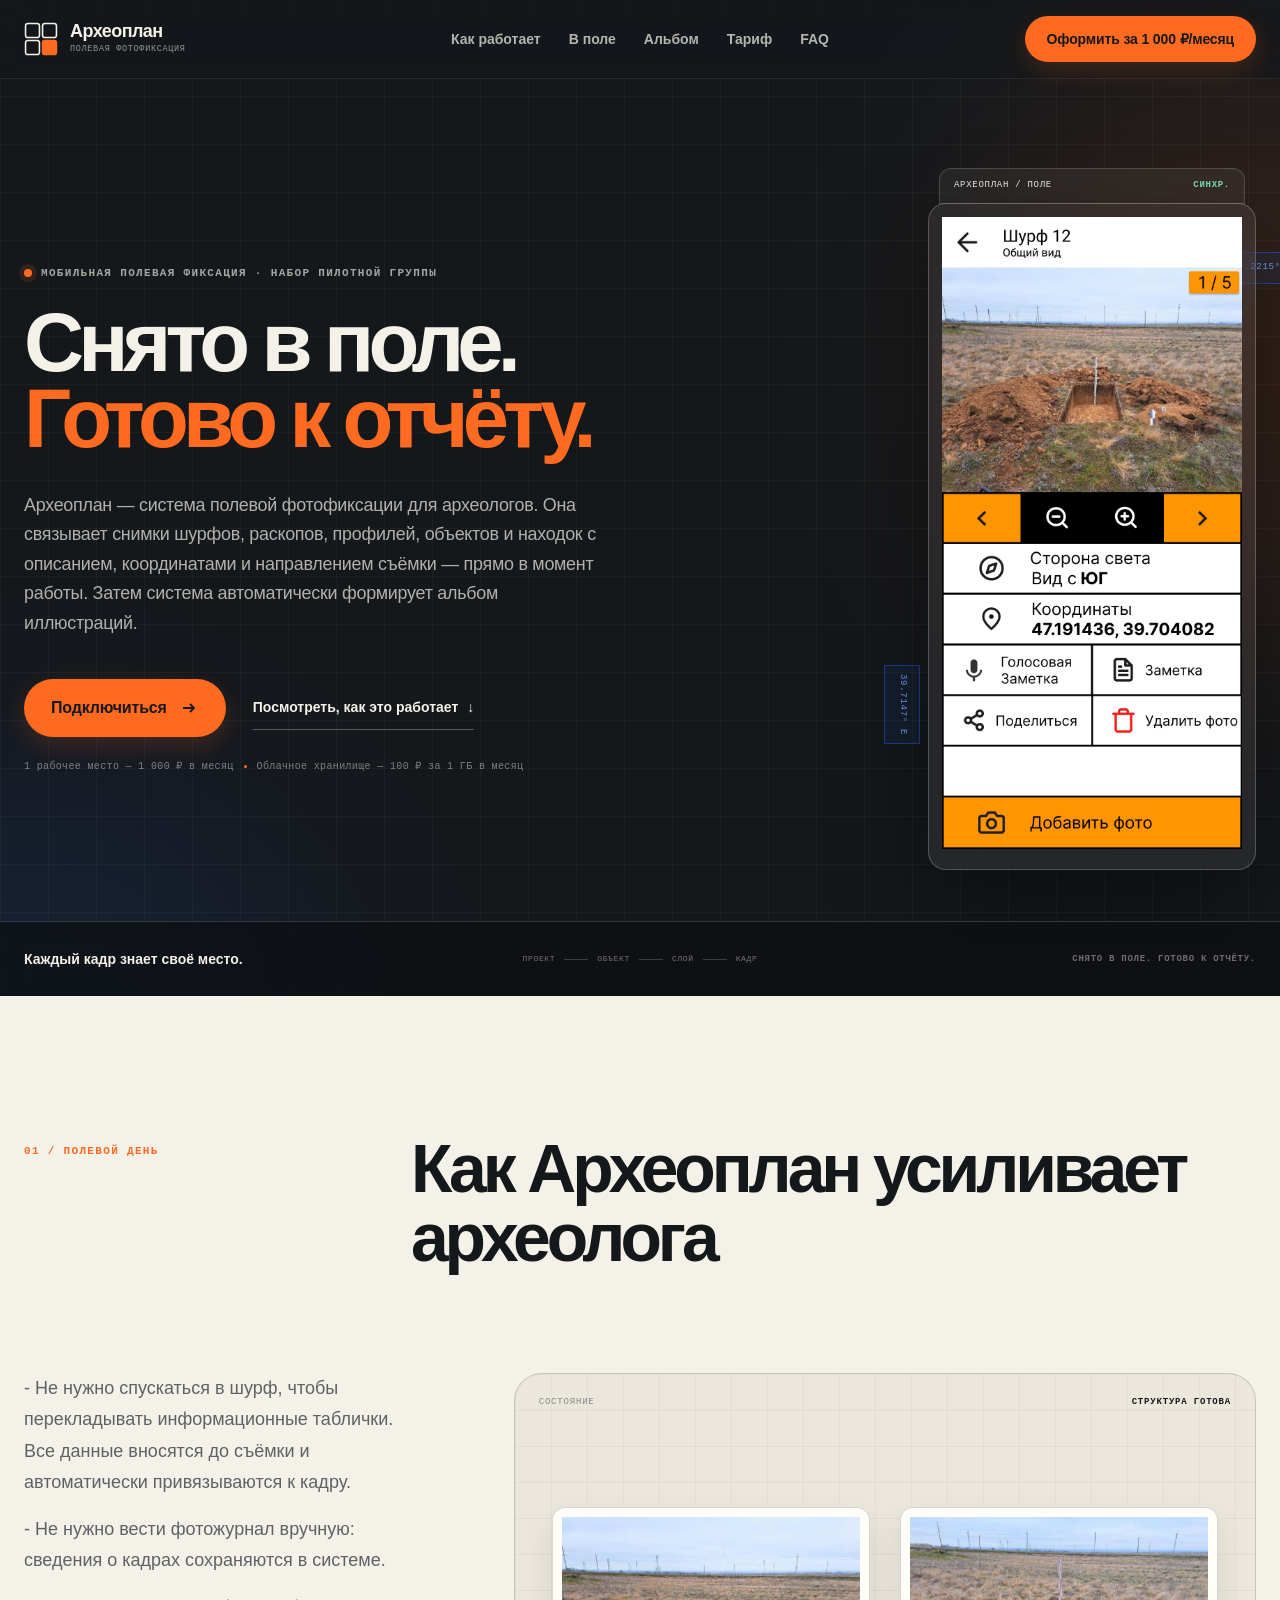
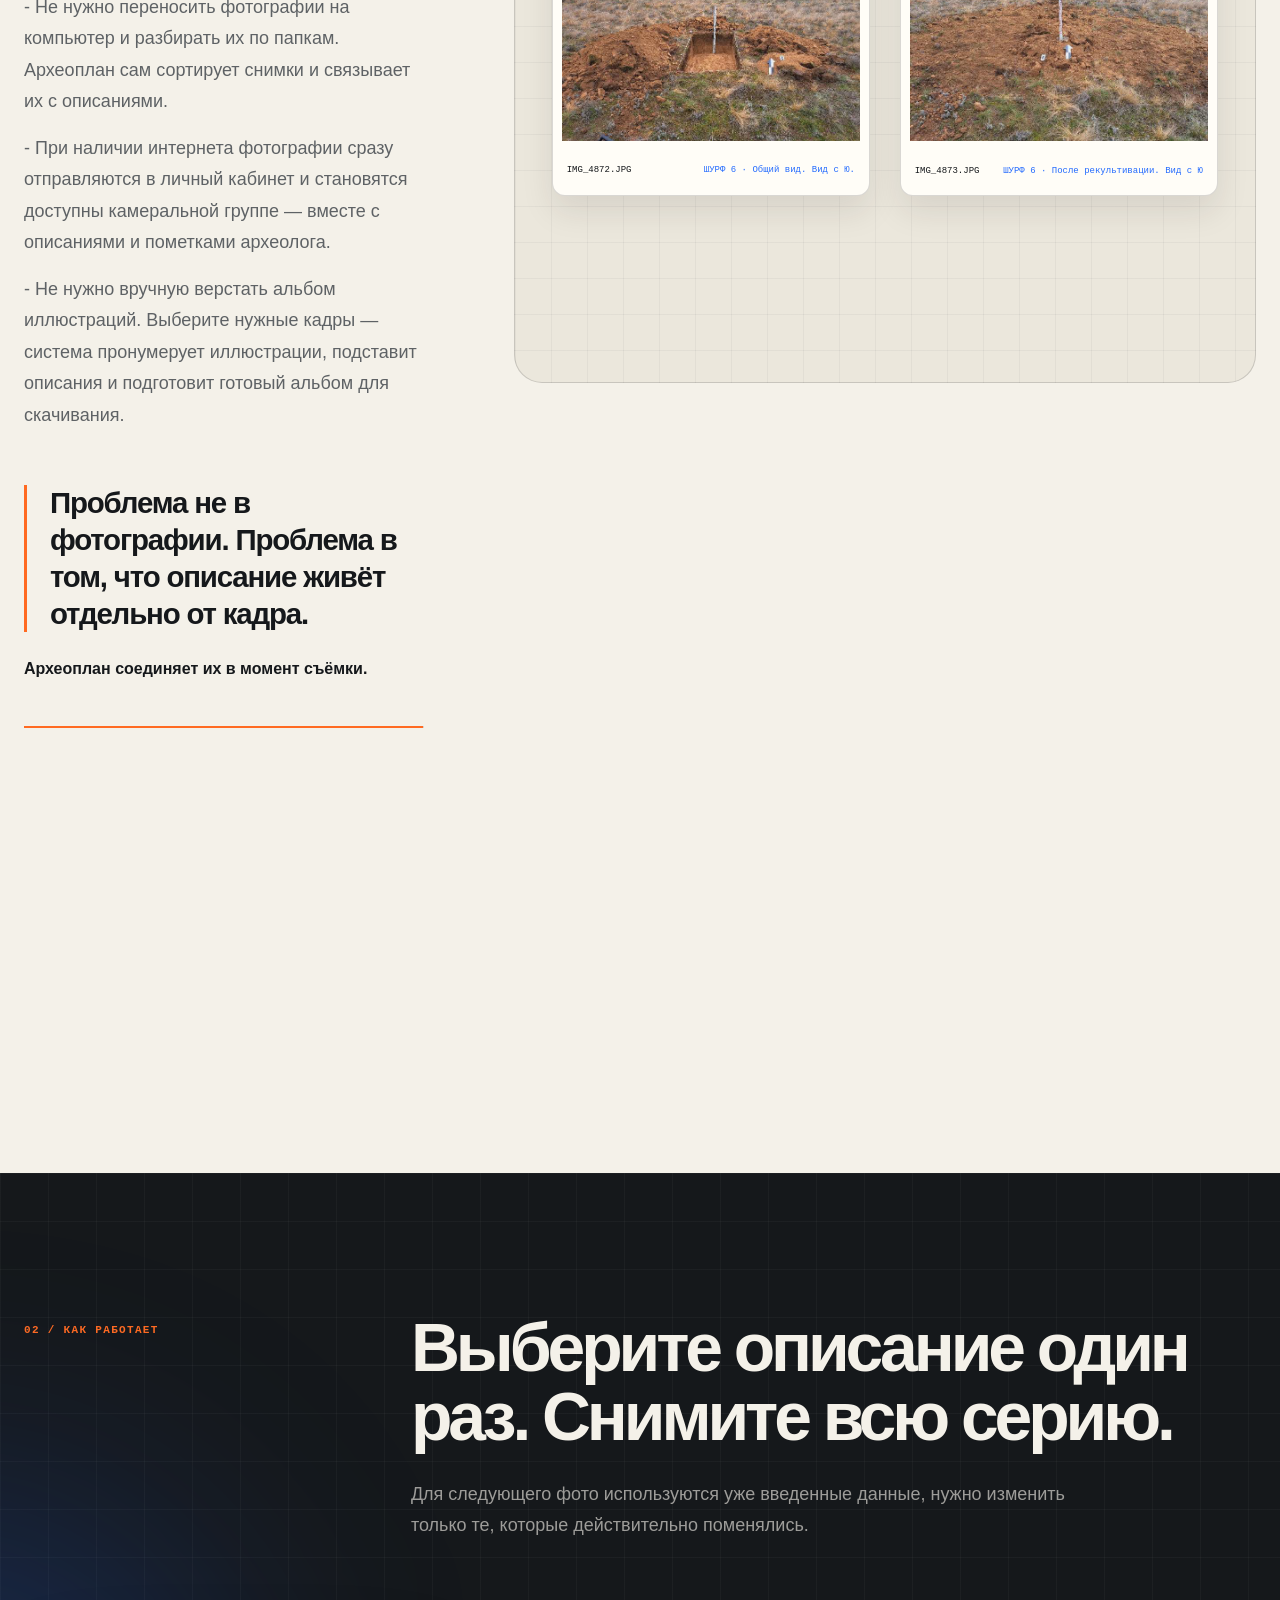
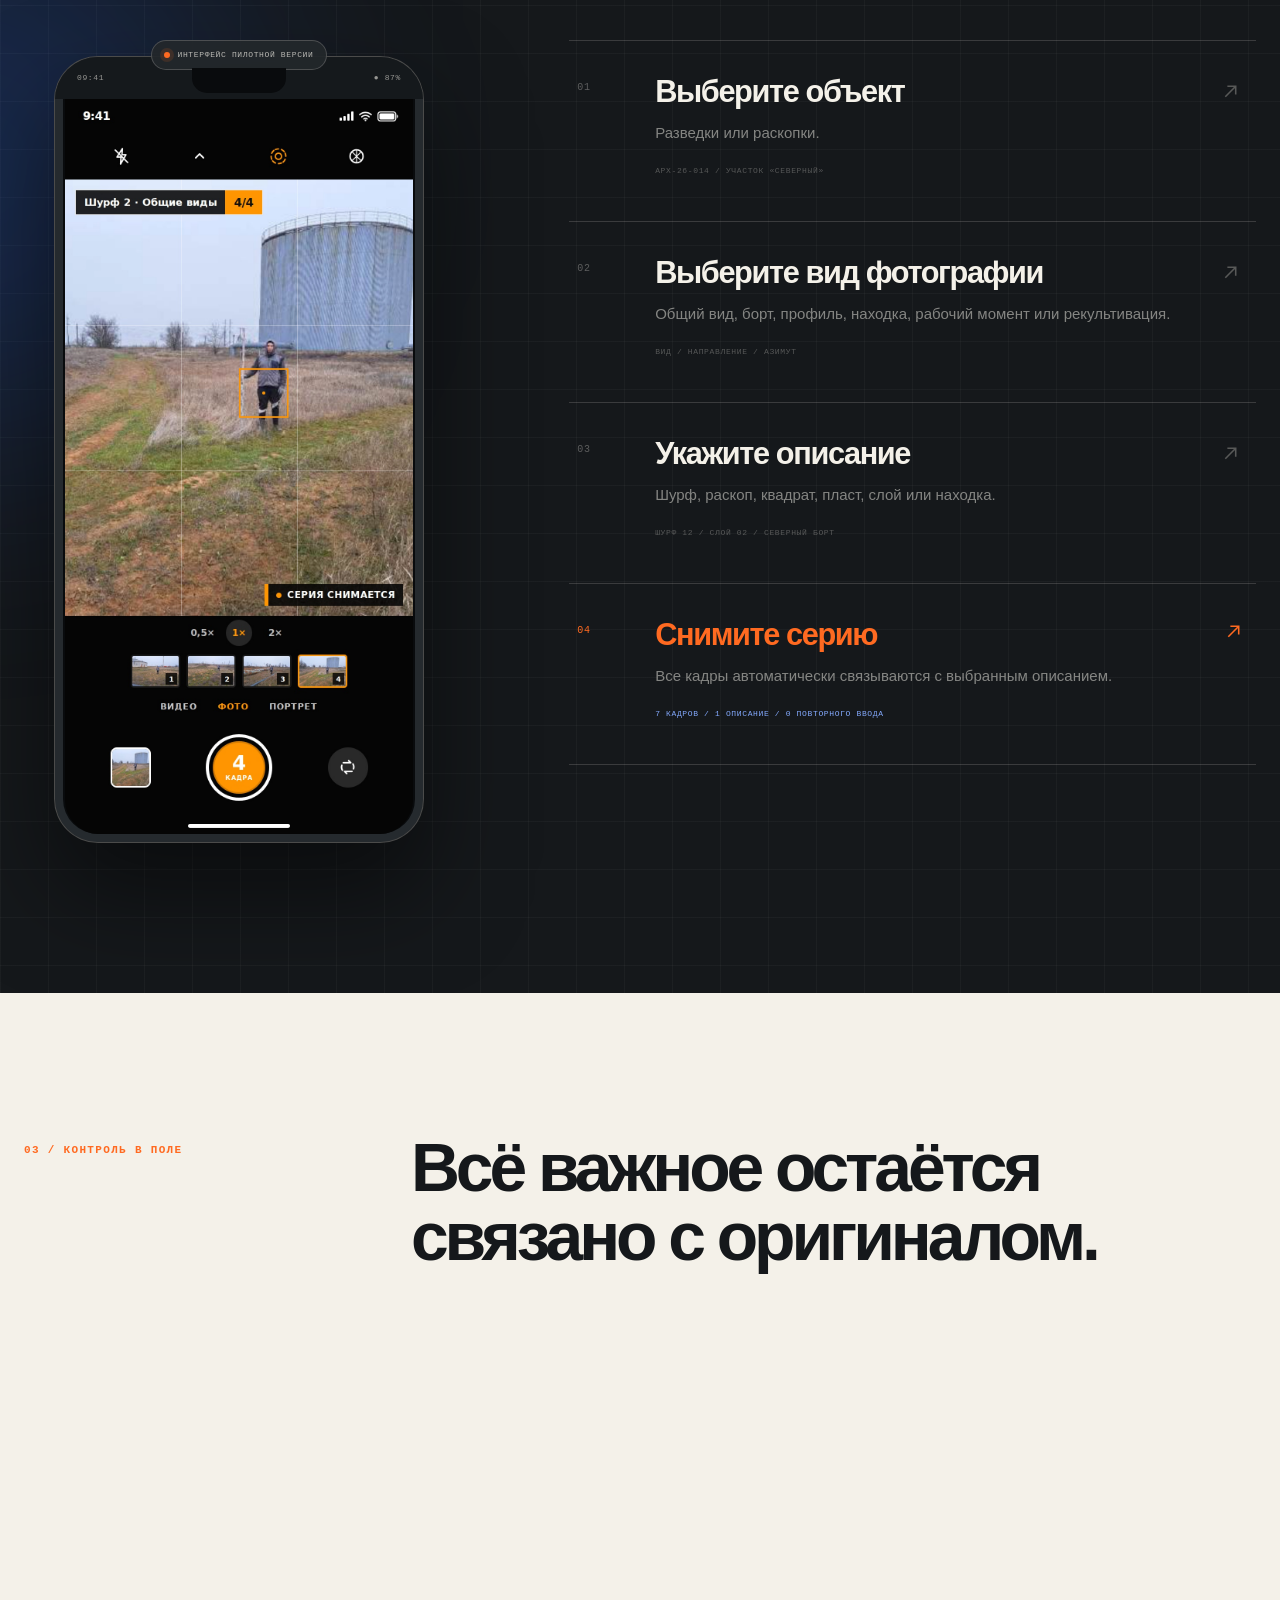
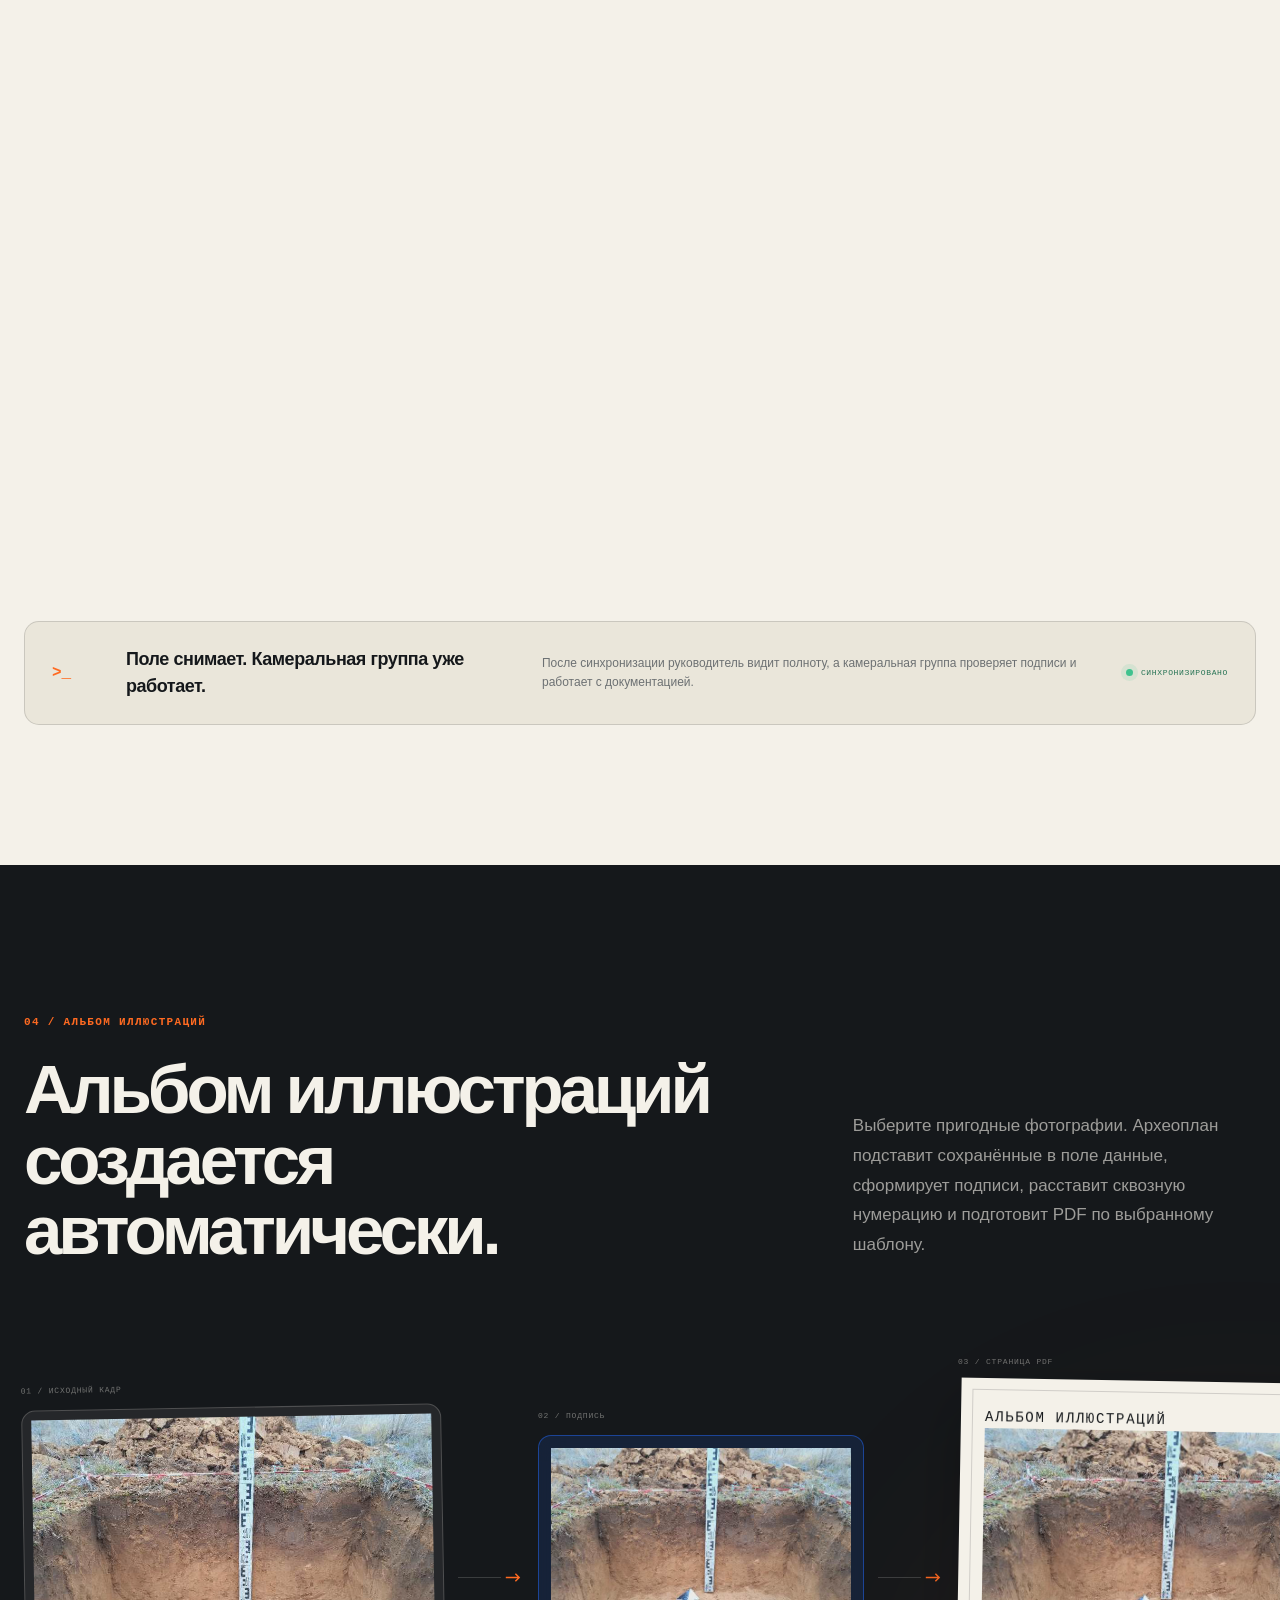
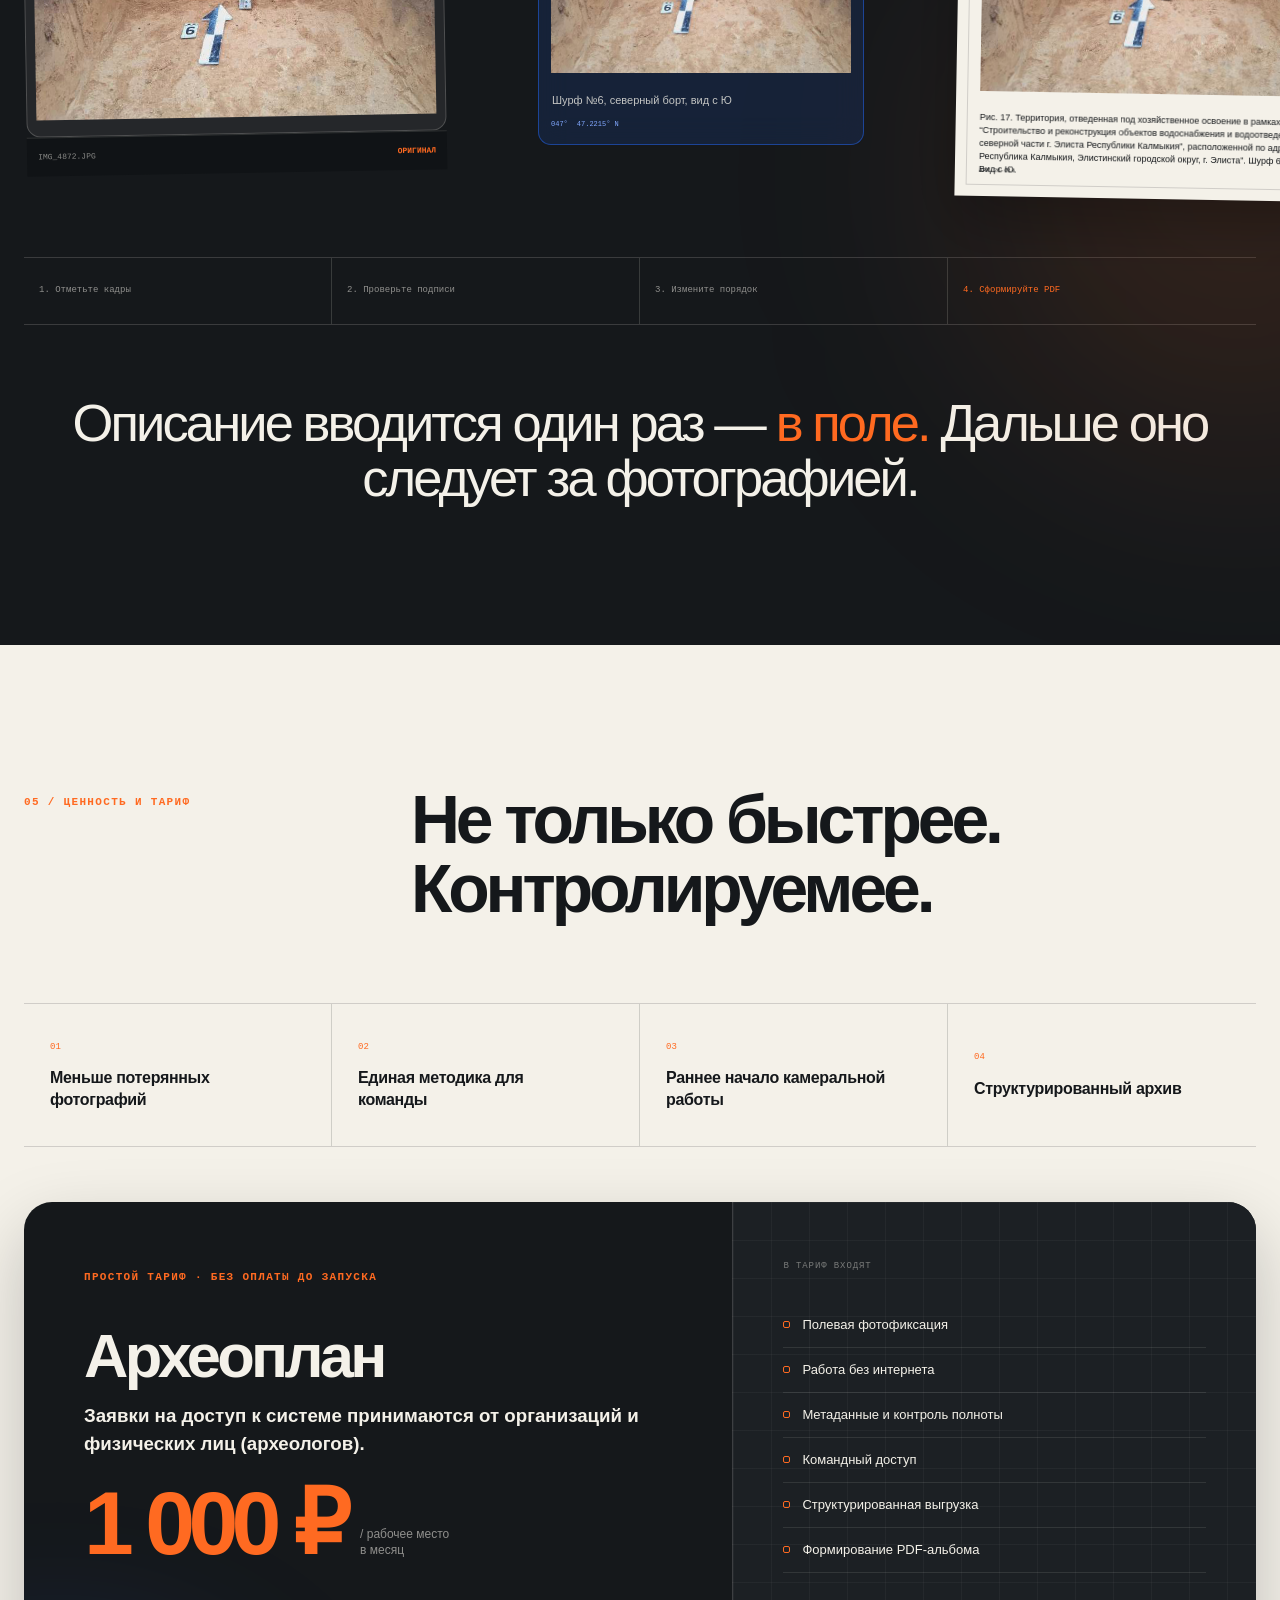
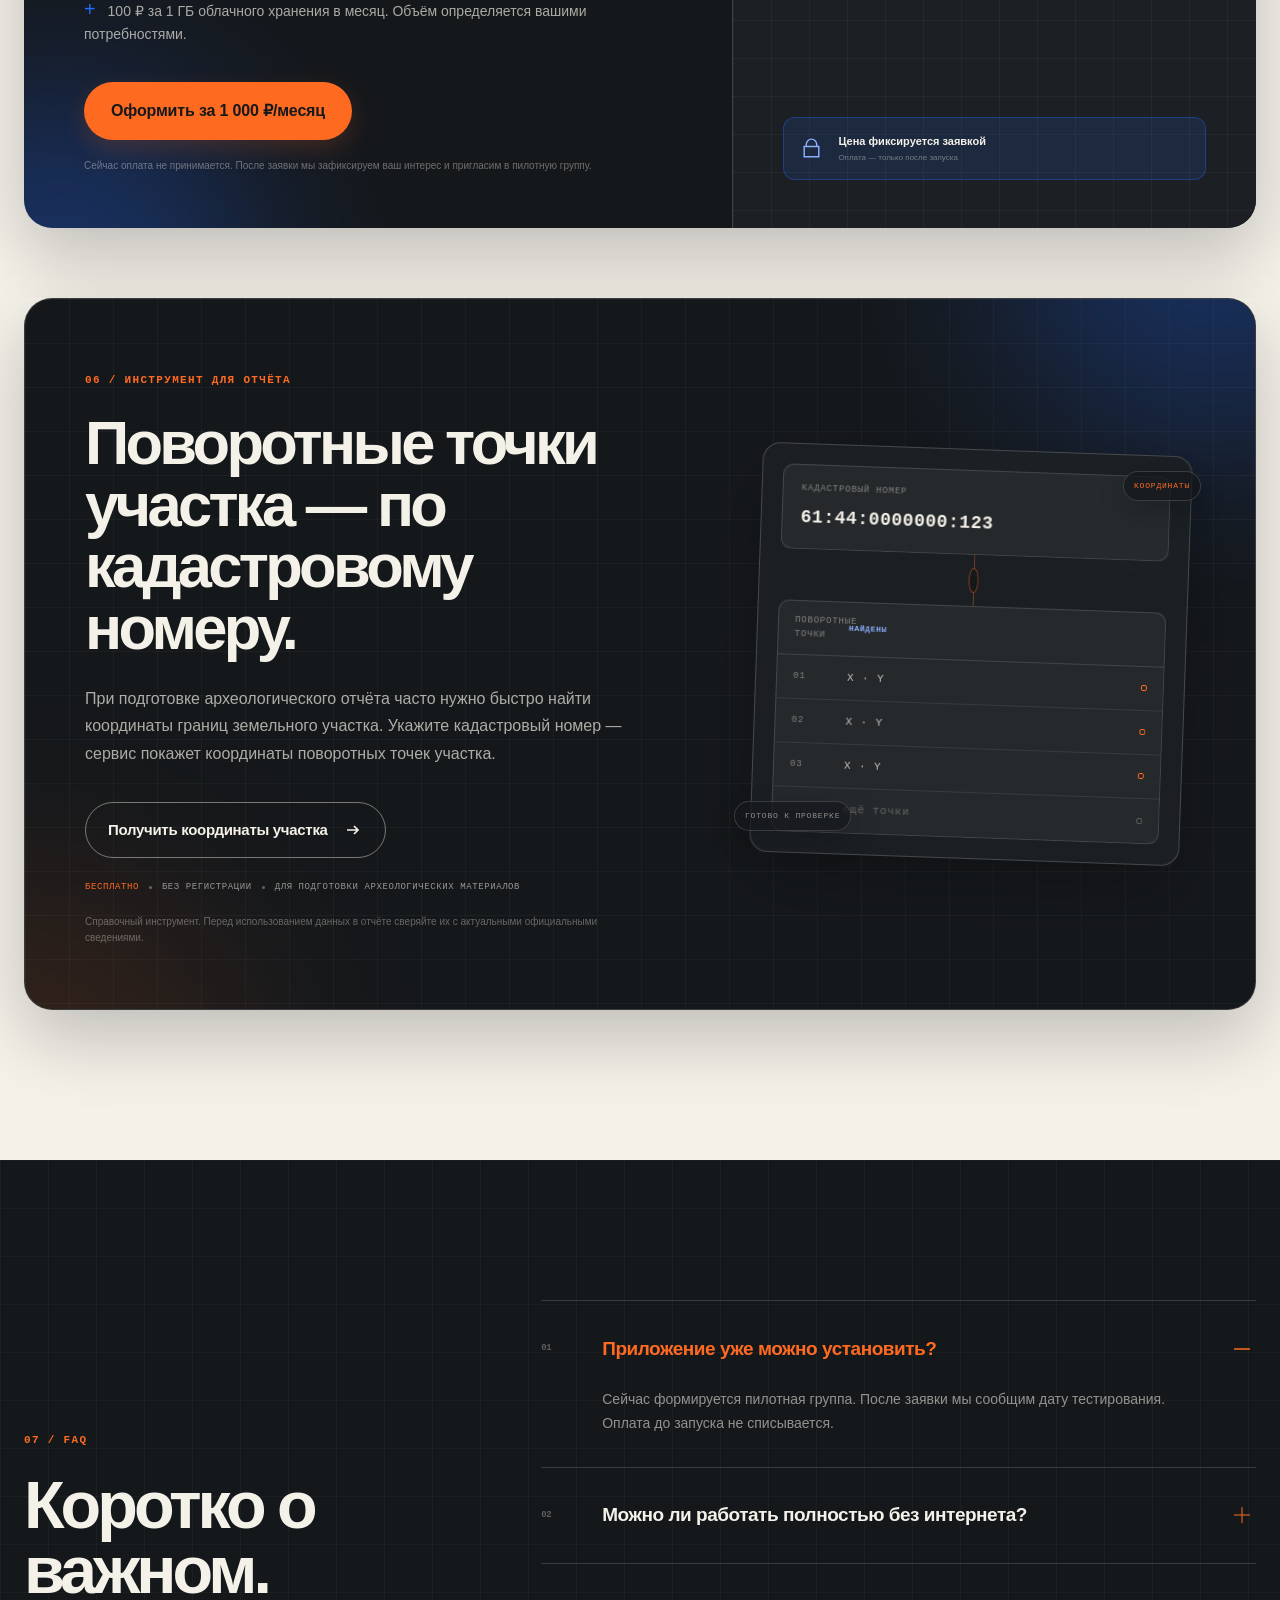
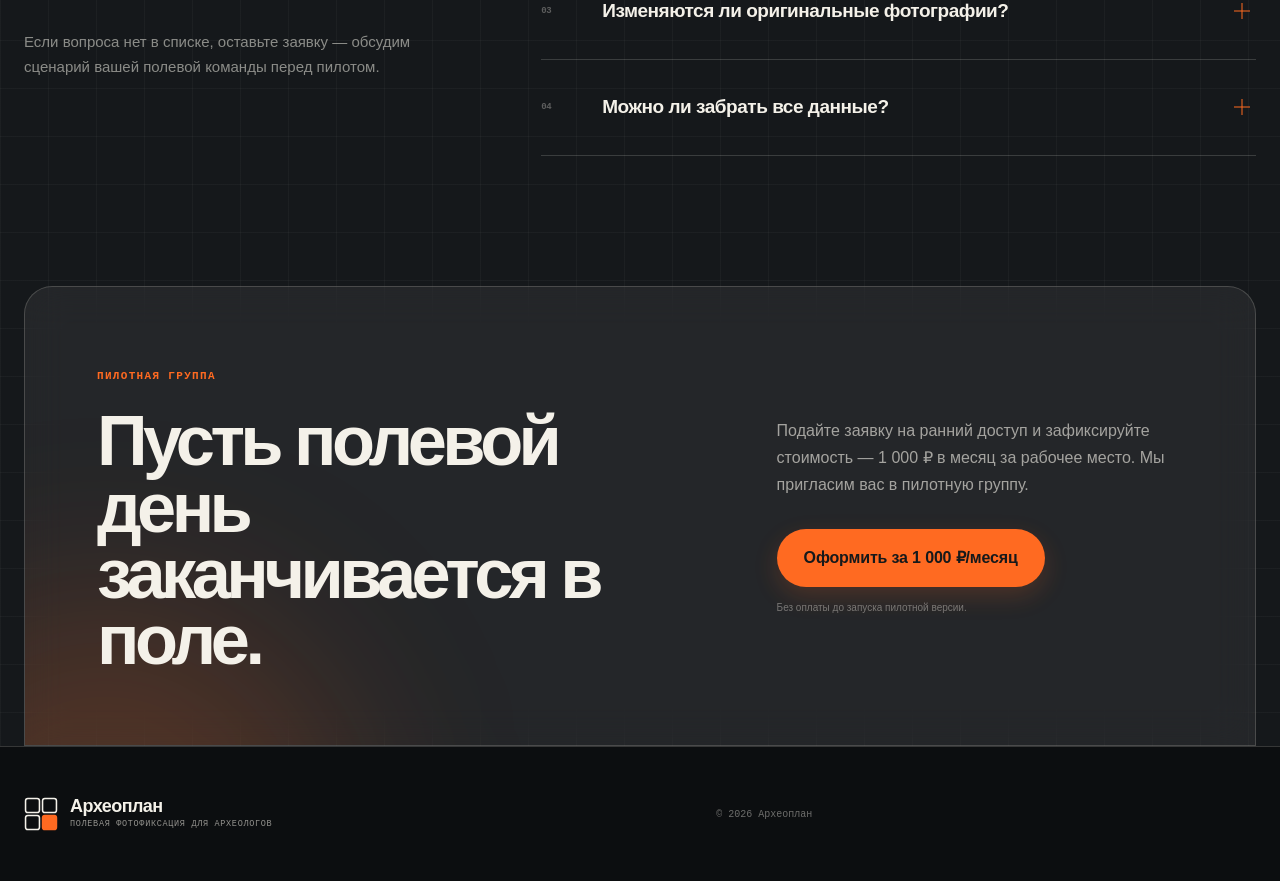
==== commit f32b3f88: "update" ====
--- a/index.html
+++ b/index.html
@@ -357,10 +357,48 @@
     </div>
   </section>
 
+  <section class="coordinates-tool section-light" id="coordinates-tool">
+    <div class="container coordinates-tool-card" data-reveal>
+      <div class="coordinates-tool-copy">
+        <p class="section-index">06 / ИНСТРУМЕНТ ДЛЯ ОТЧЁТА</p>
+        <h2>Поворотные точки участка — по кадастровому номеру.</h2>
+        <p>При подготовке археологического отчёта часто нужно быстро найти координаты границ земельного участка. Укажите кадастровый номер — сервис покажет координаты поворотных точек участка.</p>
+        <a class="coordinates-tool-link" href="coordinates/index.html" data-coordinate-tool>
+          Получить координаты участка
+          <svg viewBox="0 0 20 20" aria-hidden="true"><path d="M4 10h11M11 6l4 4-4 4"></path></svg>
+        </a>
+        <p class="coordinates-tool-meta"><span>Бесплатно</span><i></i><span>Без регистрации</span><i></i><span>Для подготовки археологических материалов</span></p>
+        <p class="coordinates-tool-note">Справочный инструмент. Перед использованием данных в отчёте сверяйте их с актуальными официальными сведениями.</p>
+      </div>
+
+      <div class="coordinates-tool-visual" aria-hidden="true">
+        <div class="coordinates-tool-screen" data-parallax-card data-parallax-tilt="4">
+          <div class="coordinates-tool-input">
+            <span>КАДАСТРОВЫЙ НОМЕР</span>
+            <strong>61:44:0000000:123</strong>
+          </div>
+          <div class="coordinates-tool-flow">
+            <i></i>
+            <svg viewBox="0 0 24 24"><path d="M5 12h14M15 8l4 4-4 4"></path></svg>
+          </div>
+          <div class="coordinates-tool-result">
+            <div class="coordinates-tool-result-head"><span>ПОВОРОТНЫЕ ТОЧКИ</span><strong>НАЙДЕНЫ</strong></div>
+            <div class="coordinates-tool-row"><span>01</span><b>X · Y</b><i></i></div>
+            <div class="coordinates-tool-row"><span>02</span><b>X · Y</b><i></i></div>
+            <div class="coordinates-tool-row"><span>03</span><b>X · Y</b><i></i></div>
+            <div class="coordinates-tool-row coordinates-tool-row--muted"><span>...</span><b>ещё точки</b><i></i></div>
+          </div>
+        </div>
+        <span class="coordinates-tool-tag coordinates-tool-tag--top">КООРДИНАТЫ</span>
+        <span class="coordinates-tool-tag coordinates-tool-tag--bottom">ГОТОВО К ПРОВЕРКЕ</span>
+      </div>
+    </div>
+  </section>
+
   <section class="faq-final section-dark coordinate-grid" id="faq">
     <div class="container faq-layout">
       <div class="faq-heading" data-reveal>
-        <p class="section-index">06 / FAQ</p>
+        <p class="section-index">07 / FAQ</p>
         <h2>Коротко о важном.</h2>
         <p>Если вопроса нет в списке, оставьте заявку — обсудим сценарий вашей полевой команды перед пилотом.</p>
       </div>
--- a/styles.css
+++ b/styles.css
@@ -495,7 +495,7 @@
 .album-statement { margin-top: 70px; font-size: clamp(35px, 4.1vw, 60px); line-height: 1.05; letter-spacing: -.055em; text-align: center; }
 .album-statement em { color: var(--orange); font-style: normal; }
 
-.pricing { padding: 140px 0 150px; }
+.pricing { padding: 140px 0 70px; }
 .benefit-row { margin-top: 80px; display: grid; grid-template-columns: repeat(4, 1fr); border-top: 1px solid var(--line-light); border-bottom: 1px solid var(--line-light); }
 .benefit-row div { min-height: 142px; display: grid; align-content: center; gap: 13px; padding: 20px 26px; border-right: 1px solid var(--line-light); }
 .benefit-row div:last-child { border-right: 0; }
@@ -528,6 +528,148 @@
 .pilot-lock span { display: grid; }
 .pilot-lock strong { font-size: 11px; }
 .pilot-lock small { margin-top: 2px; color: rgba(244,241,233,.42); font-size: 8px; }
+
+.coordinates-tool { padding: 0 0 150px; }
+.coordinates-tool-card {
+  position: relative;
+  display: grid;
+  grid-template-columns: minmax(0, 1.12fr) minmax(360px, .88fr);
+  gap: clamp(48px, 7vw, 104px);
+  align-items: center;
+  padding: 64px 60px;
+  overflow: hidden;
+  border: 1px solid rgba(244,241,233,.16);
+  border-radius: var(--radius-l);
+  color: var(--limestone);
+  background:
+    linear-gradient(rgba(244,241,233,.035) 1px, transparent 1px),
+    linear-gradient(90deg, rgba(244,241,233,.035) 1px, transparent 1px),
+    var(--charcoal);
+  background-size: 44px 44px;
+  box-shadow: var(--shadow);
+}
+.coordinates-tool-card::before,
+.coordinates-tool-card::after {
+  position: absolute;
+  width: 420px;
+  aspect-ratio: 1;
+  border-radius: 50%;
+  content: "";
+  filter: blur(100px);
+  pointer-events: none;
+}
+.coordinates-tool-card::before { top: -280px; right: -170px; background: rgba(36,107,254,.30); }
+.coordinates-tool-card::after { bottom: -300px; left: -210px; background: rgba(255,106,33,.14); }
+.coordinates-tool-copy,
+.coordinates-tool-visual { position: relative; z-index: 1; }
+.coordinates-tool-copy h2 {
+  max-width: 720px;
+  margin: 0;
+  font-size: clamp(42px, 4.8vw, 70px);
+  line-height: 1;
+  letter-spacing: -.06em;
+}
+.coordinates-tool-copy > p:not(.section-index):not(.coordinates-tool-meta):not(.coordinates-tool-note) {
+  max-width: 660px;
+  margin: 27px 0 0;
+  color: rgba(244,241,233,.68);
+  font-size: 16px;
+  line-height: 1.7;
+}
+.coordinates-tool-link {
+  min-height: 56px;
+  display: inline-flex;
+  align-items: center;
+  gap: 15px;
+  margin-top: 35px;
+  padding: 0 22px;
+  border: 1px solid rgba(244,241,233,.44);
+  border-radius: 999px;
+  color: var(--limestone);
+  font-size: 15px;
+  font-weight: 780;
+  letter-spacing: -.02em;
+  transition: transform .2s ease, border-color .2s ease, background-color .2s ease;
+}
+.coordinates-tool-link:hover { transform: translateY(-2px); border-color: var(--orange); background: rgba(255,106,33,.10); }
+.coordinates-tool-link svg,
+.coordinates-tool-flow svg { fill: none; stroke: currentColor; stroke-width: 1.7; }
+.coordinates-tool-link svg { width: 20px; }
+.coordinates-tool-meta {
+  display: flex;
+  flex-wrap: wrap;
+  align-items: center;
+  gap: 10px;
+  margin: 23px 0 0;
+  color: rgba(244,241,233,.58);
+  font-family: var(--font-mono);
+  font-size: 9px;
+  letter-spacing: .065em;
+  text-transform: uppercase;
+}
+.coordinates-tool-meta span:first-child { color: var(--orange); }
+.coordinates-tool-meta i { width: 3px; height: 3px; border-radius: 50%; background: rgba(244,241,233,.35); }
+.coordinates-tool-note { max-width: 650px; margin: 20px 0 0; color: rgba(244,241,233,.36); font-size: 10px; line-height: 1.55; }
+.coordinates-tool-visual { min-height: 406px; display: grid; place-items: center; }
+.coordinates-tool-screen {
+  --rx: 0deg;
+  --ry: 0deg;
+  width: min(100%, 430px);
+  padding: 20px;
+  border: 1px solid rgba(244,241,233,.20);
+  border-radius: 18px;
+  background: rgba(28,32,36,.88);
+  box-shadow: 0 26px 70px rgba(0,0,0,.26);
+  transform: perspective(1200px) rotateX(var(--rx)) rotateY(var(--ry)) rotate(2deg);
+  transform-style: preserve-3d;
+  transition: transform .18s ease-out, border-color .18s ease-out;
+  will-change: transform;
+}
+.coordinates-tool-screen:hover { border-color: rgba(255,106,33,.56); }
+.coordinates-tool-input,
+.coordinates-tool-result {
+  border: 1px solid rgba(244,241,233,.15);
+  border-radius: 11px;
+  background: rgba(244,241,233,.045);
+}
+.coordinates-tool-input { display: grid; gap: 8px; padding: 17px 18px; }
+.coordinates-tool-input span,
+.coordinates-tool-result-head span,
+.coordinates-tool-row span {
+  color: rgba(244,241,233,.44);
+  font-family: var(--font-mono);
+  font-size: 9px;
+  letter-spacing: .09em;
+}
+.coordinates-tool-input strong { color: var(--limestone); font-family: var(--font-mono); font-size: 18px; letter-spacing: .03em; }
+.coordinates-tool-flow { width: 1px; height: 51px; display: flex; align-items: center; justify-content: center; margin: 0 auto; color: var(--orange); background: rgba(255,106,33,.40); }
+.coordinates-tool-flow svg { width: 25px; height: 25px; padding: 4px; border: 1px solid rgba(255,106,33,.48); border-radius: 50%; background: var(--charcoal); }
+.coordinates-tool-result { overflow: hidden; }
+.coordinates-tool-result-head,
+.coordinates-tool-row { display: grid; grid-template-columns: 42px 1fr auto; align-items: center; gap: 12px; padding: 13px 16px; }
+.coordinates-tool-result-head { min-height: 44px; border-bottom: 1px solid rgba(244,241,233,.14); }
+.coordinates-tool-result-head strong { color: #8aafff; font-family: var(--font-mono); font-size: 8px; letter-spacing: .08em; }
+.coordinates-tool-row { min-height: 44px; border-bottom: 1px solid rgba(244,241,233,.09); }
+.coordinates-tool-row:last-child { border-bottom: 0; }
+.coordinates-tool-row b { color: rgba(244,241,233,.76); font-family: var(--font-mono); font-size: 11px; font-weight: 500; letter-spacing: .08em; }
+.coordinates-tool-row i { width: 6px; height: 6px; border: 1px solid var(--orange); border-radius: 2px; }
+.coordinates-tool-row--muted b,
+.coordinates-tool-row--muted span { color: rgba(244,241,233,.30); }
+.coordinates-tool-row--muted i { border-color: rgba(244,241,233,.25); }
+.coordinates-tool-tag {
+  position: absolute;
+  padding: 8px 10px;
+  border: 1px solid rgba(244,241,233,.16);
+  border-radius: 999px;
+  color: rgba(244,241,233,.54);
+  background: rgba(21,24,27,.74);
+  box-shadow: 0 10px 28px rgba(0,0,0,.2);
+  font-family: var(--font-mono);
+  font-size: 8px;
+  letter-spacing: .1em;
+}
+.coordinates-tool-tag--top { top: 22px; right: -6px; color: var(--orange); }
+.coordinates-tool-tag--bottom { bottom: 28px; left: -12px; }
 
 .faq-final { padding: 140px 0 0; overflow: hidden; }
 .faq-layout { display: grid; grid-template-columns: .72fr 1.28fr; gap: clamp(60px, 9vw, 145px); align-items: start; }
@@ -690,6 +832,10 @@
   .benefit-row div:nth-child(-n+2) { border-bottom: 1px solid var(--line-light); }
   .pricing-card { grid-template-columns: 1fr; }
   .pricing-includes { border-top: 1px solid rgba(244,241,233,.15); border-left: 0; }
+  .pricing { padding-bottom: 56px; }
+  .coordinates-tool { padding-bottom: 105px; }
+  .coordinates-tool-card { grid-template-columns: 1fr; gap: 50px; padding: 50px 38px; }
+  .coordinates-tool-visual { min-height: 330px; }
   .faq-final { padding-top: 105px; }
   .faq-layout { grid-template-columns: 1fr; gap: 60px; }
   .faq-heading { position: relative; top: auto; }
@@ -741,6 +887,15 @@
   .price-line { align-items: flex-start; flex-direction: column; }
   .price-line > strong { font-size: 65px; }
   .pricing-main .button { width: 100%; }
+  .coordinates-tool-card { gap: 35px; padding: 42px 26px; border-radius: 22px; }
+  .coordinates-tool-copy h2 { font-size: 43px; }
+  .coordinates-tool-link { width: 100%; justify-content: center; }
+  .coordinates-tool-meta { align-items: flex-start; flex-direction: column; gap: 7px; }
+  .coordinates-tool-meta i { display: none; }
+  .coordinates-tool-visual { min-height: 280px; }
+  .coordinates-tool-screen { padding: 14px; transform: perspective(1200px) rotateX(var(--rx)) rotateY(var(--ry)); }
+  .coordinates-tool-input strong { font-size: 15px; }
+  .coordinates-tool-tag { display: none; }
   .faq-list summary { min-height: 86px; grid-template-columns: 30px 1fr 22px; gap: 12px; font-size: 16px; }
   .faq-list details p { margin-left: 42px; padding-right: 8px; }
   .final-cta { padding-inline: 24px; border-radius: 22px 22px 0 0; }
@@ -755,7 +910,7 @@
   html { scroll-behavior: auto; }
   *, *::before, *::after { scroll-behavior: auto !important; animation: none !important; transition-duration: .01ms !important; }
   [data-reveal] { opacity: 1; transform: none; }
-  .hero-visual { transform: none !important; }
+  .hero-visual, .coordinates-tool-screen { transform: none !important; }
   .metadata-cloud span, .chaos-card .metadata { opacity: 1 !important; transform: none !important; }
   .album-state--source, .caption-card, .pdf-page { transform: none !important; }
 }
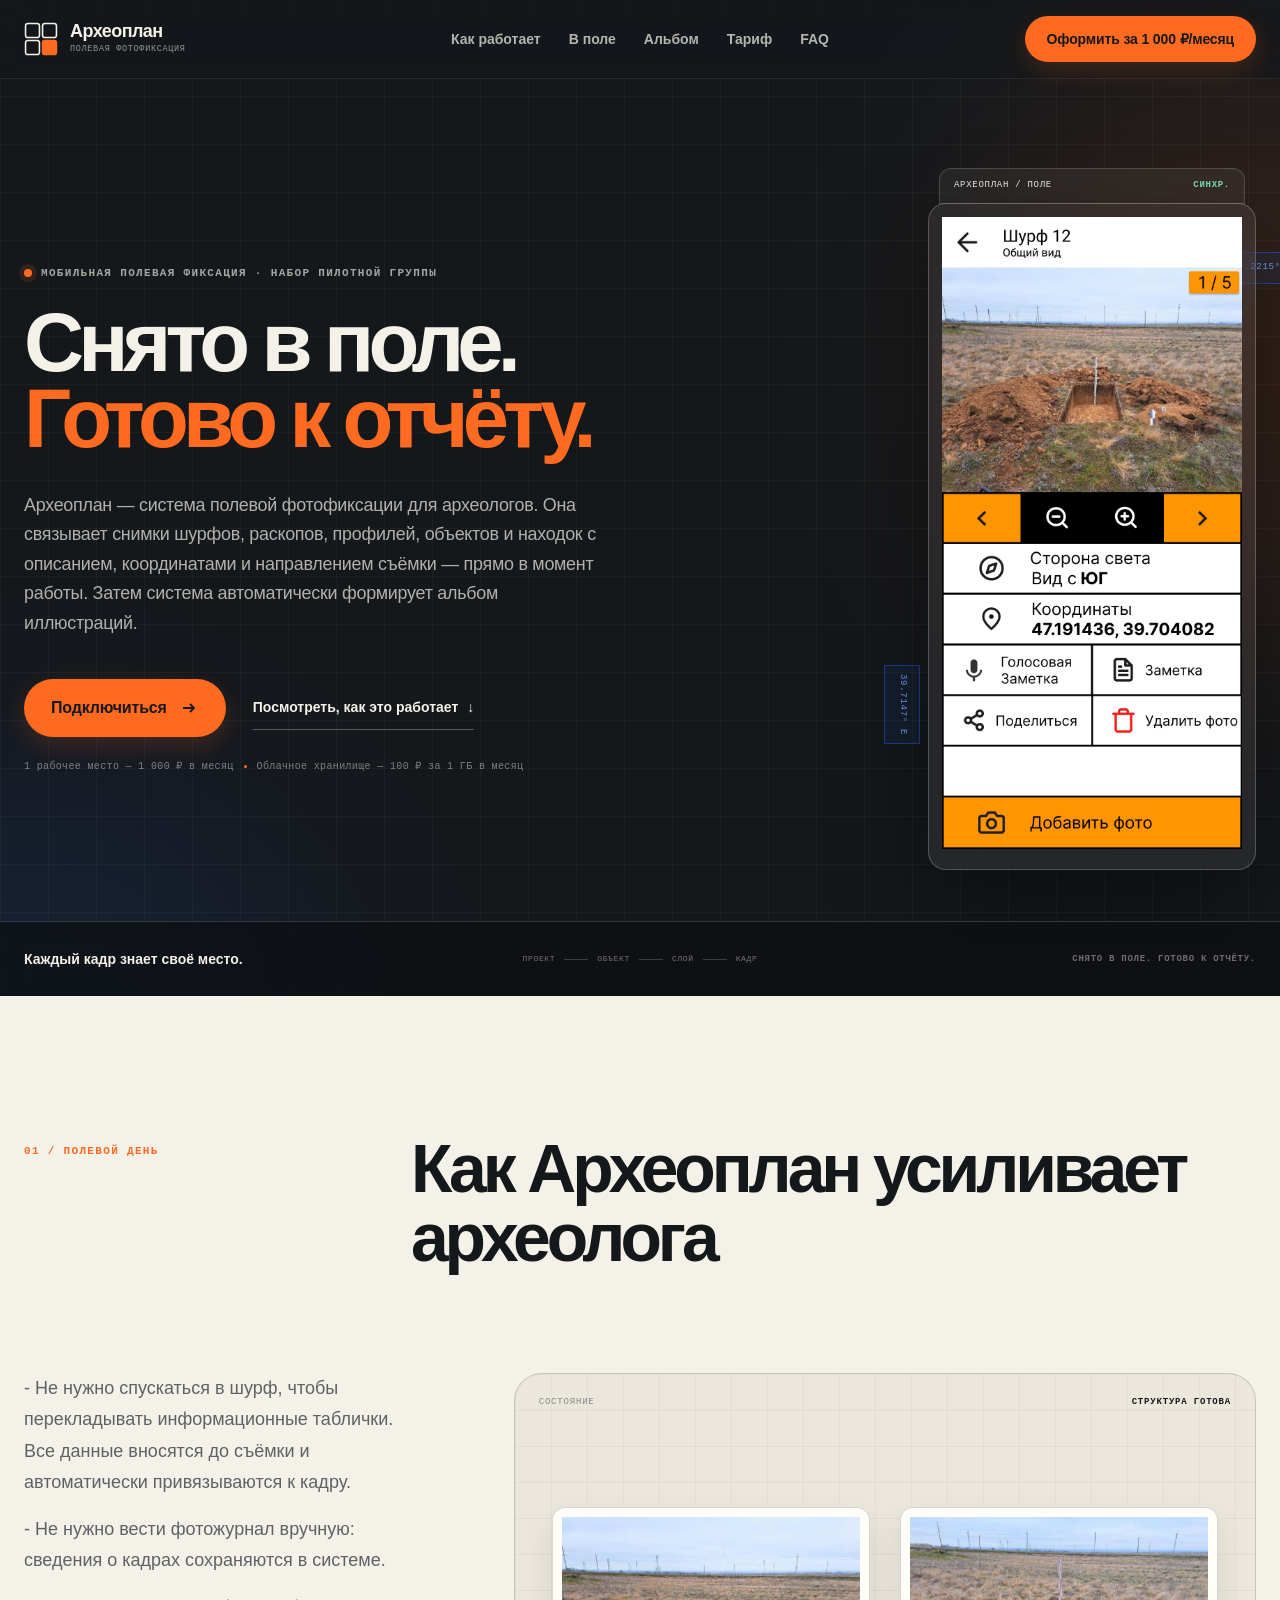
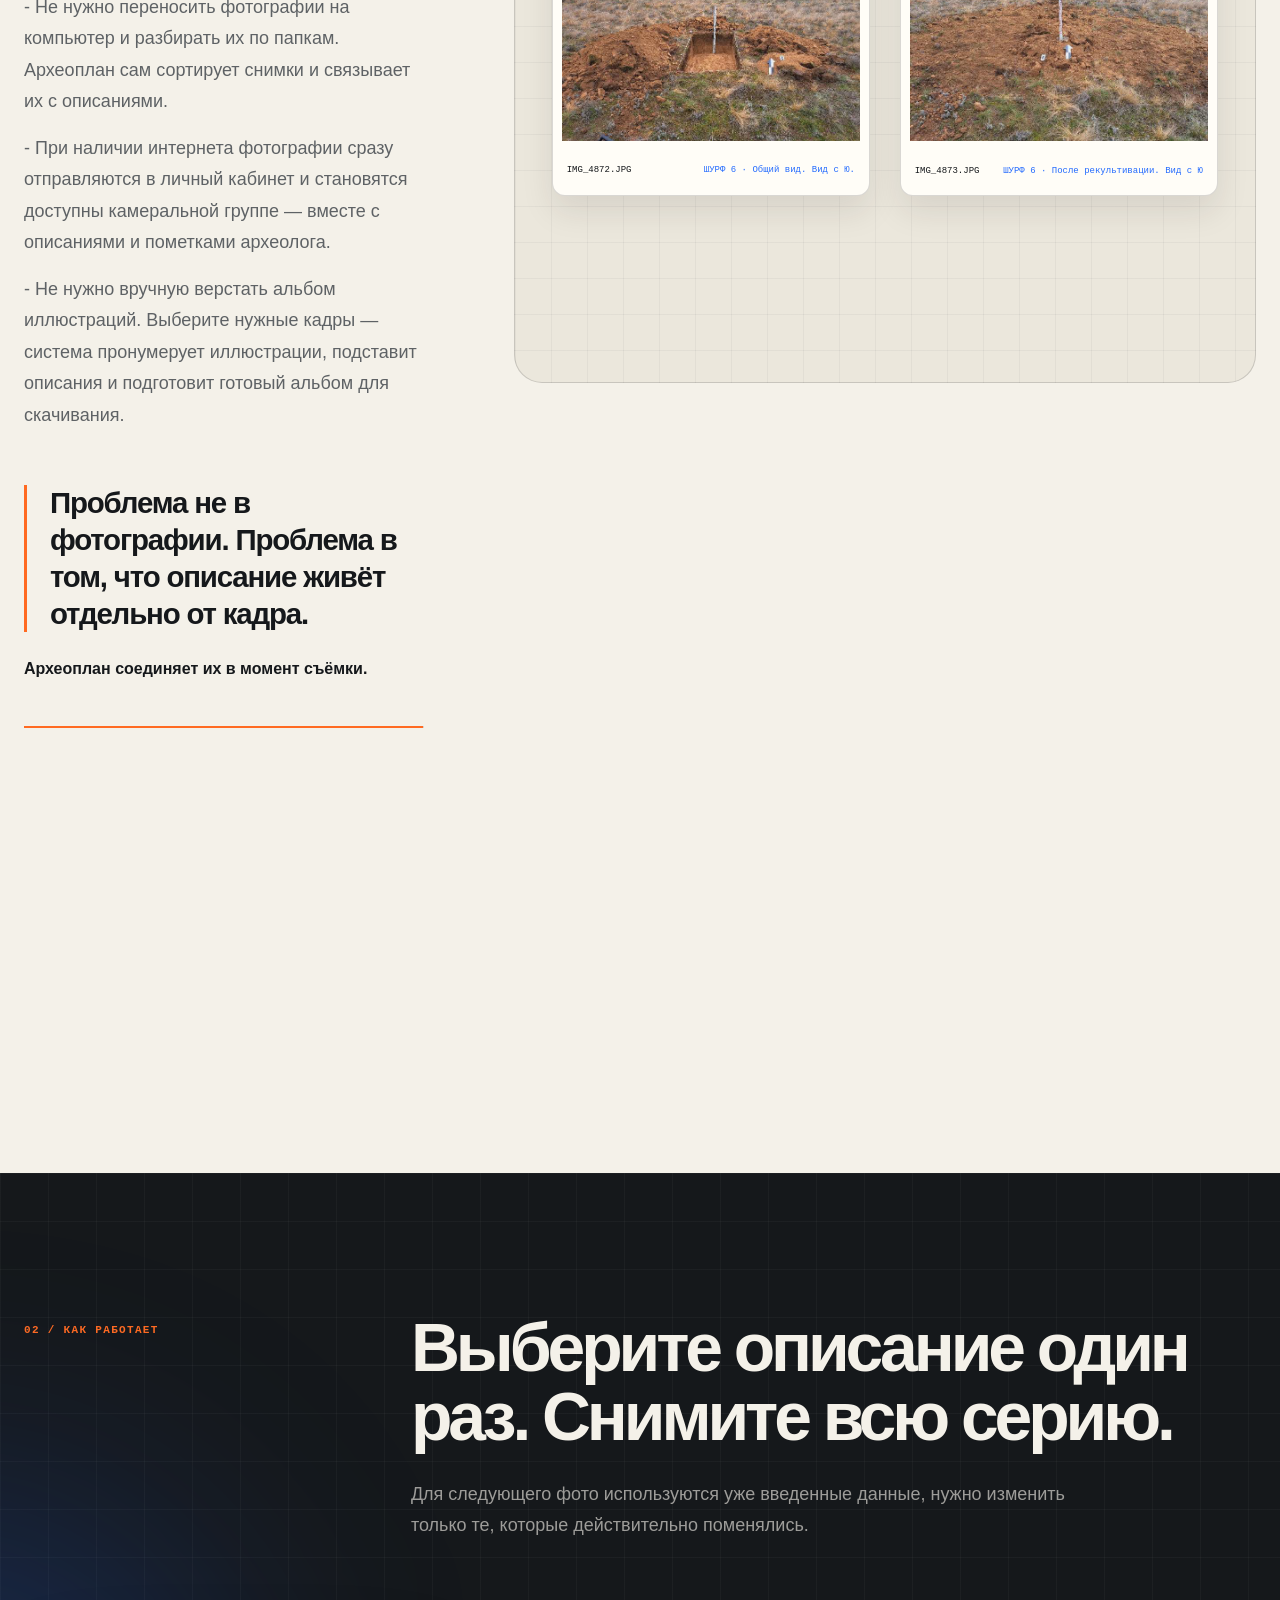
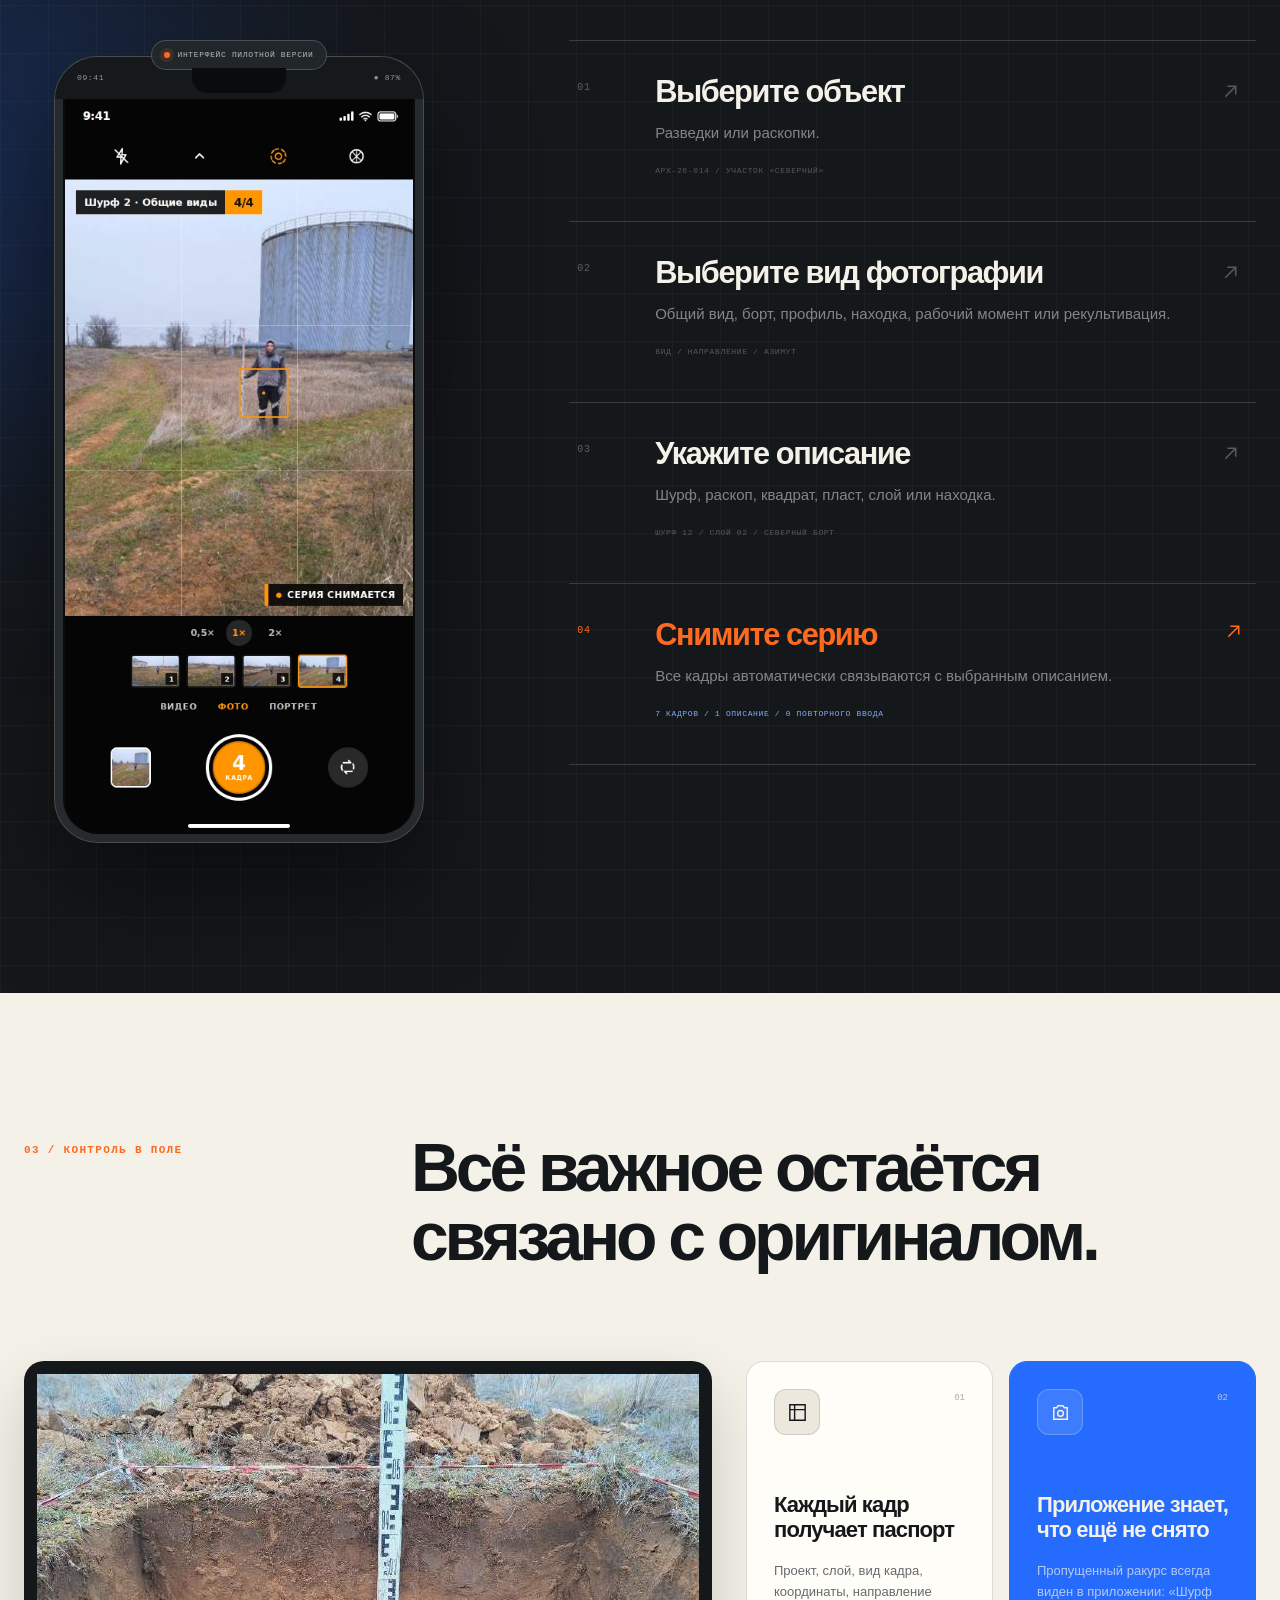
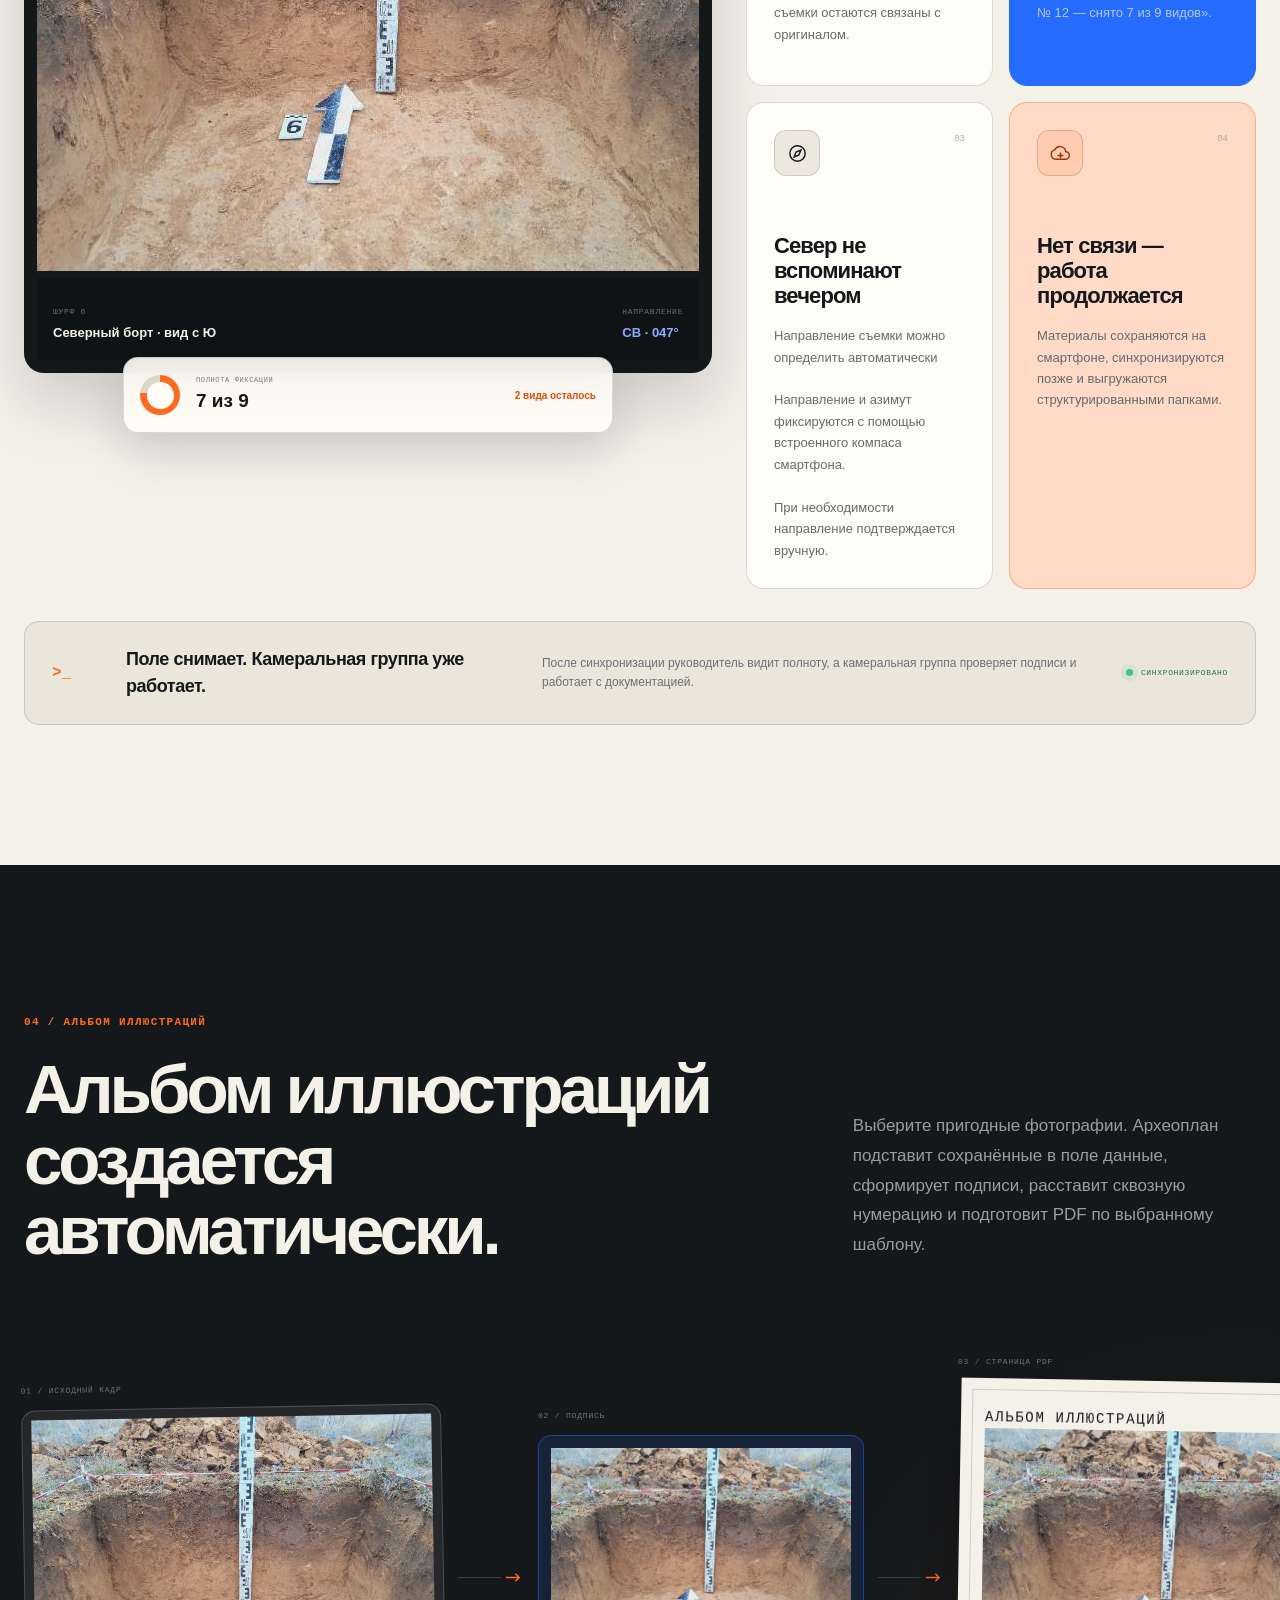
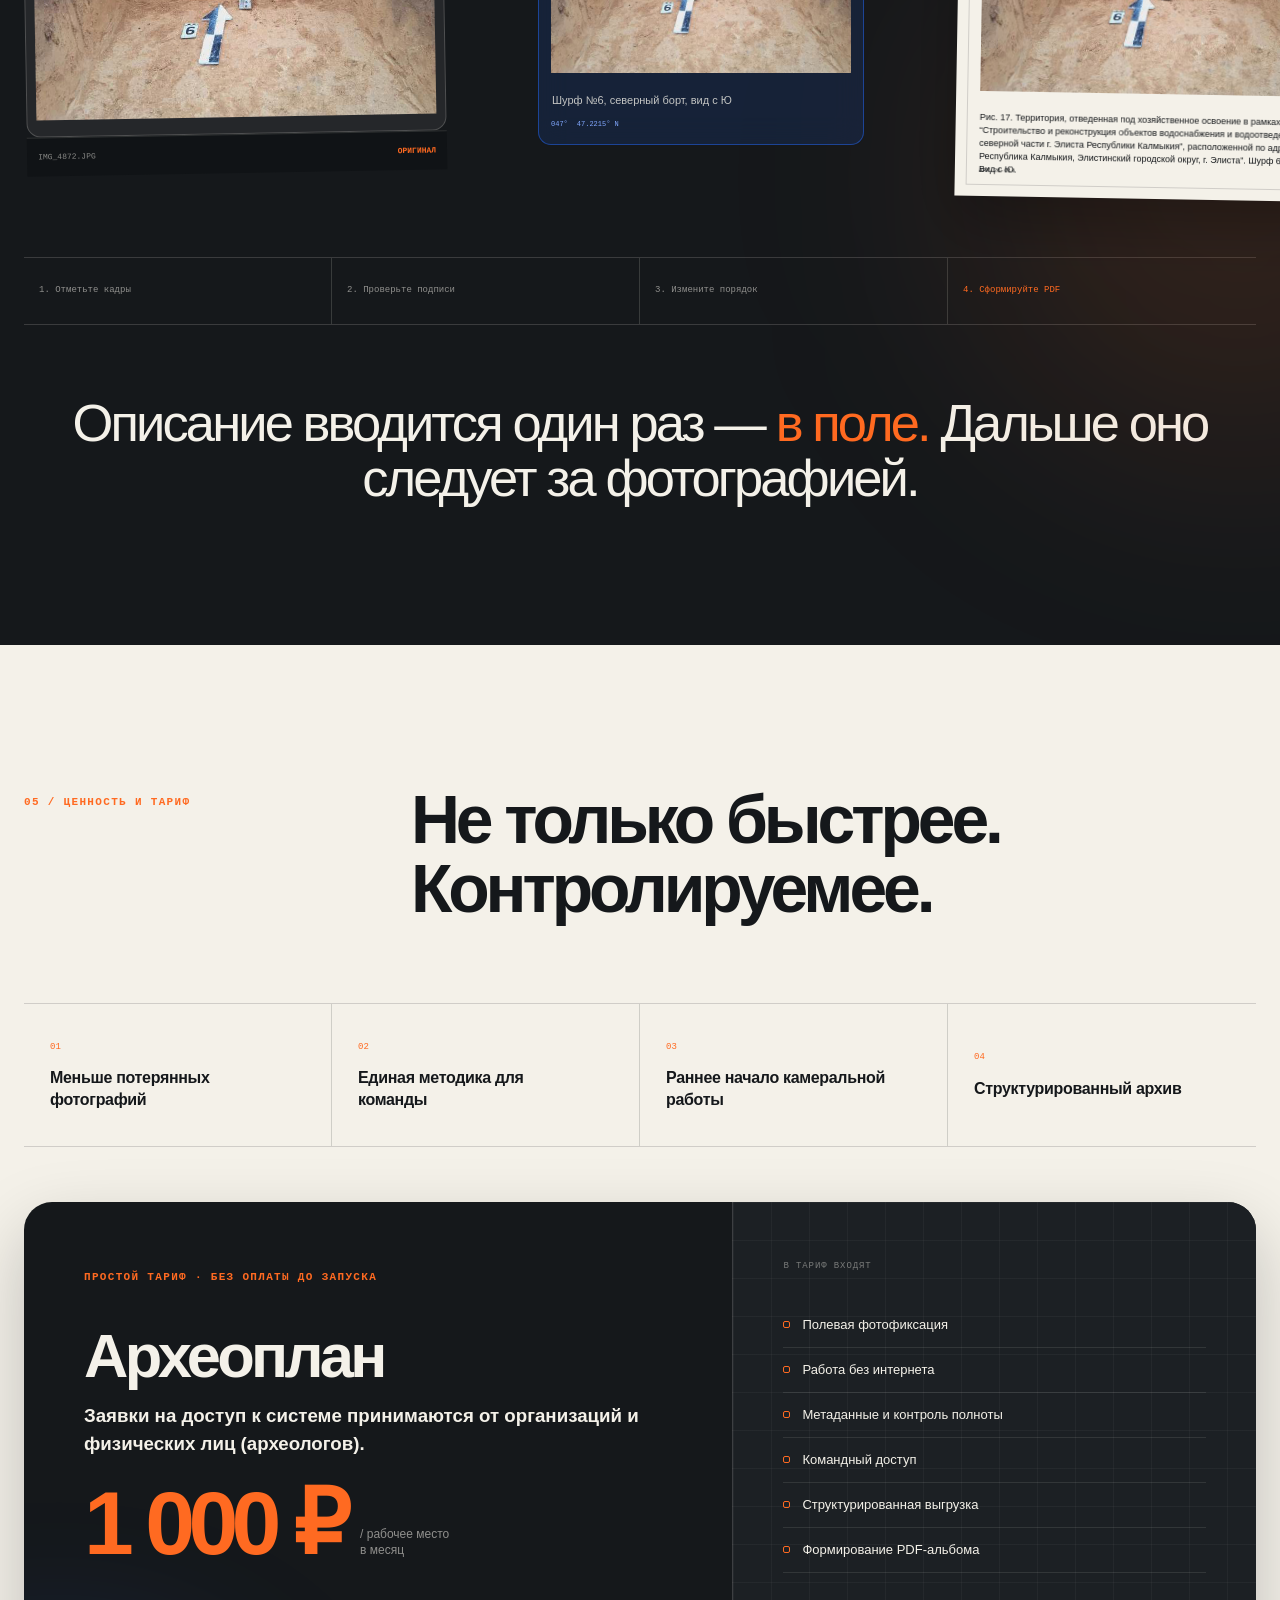
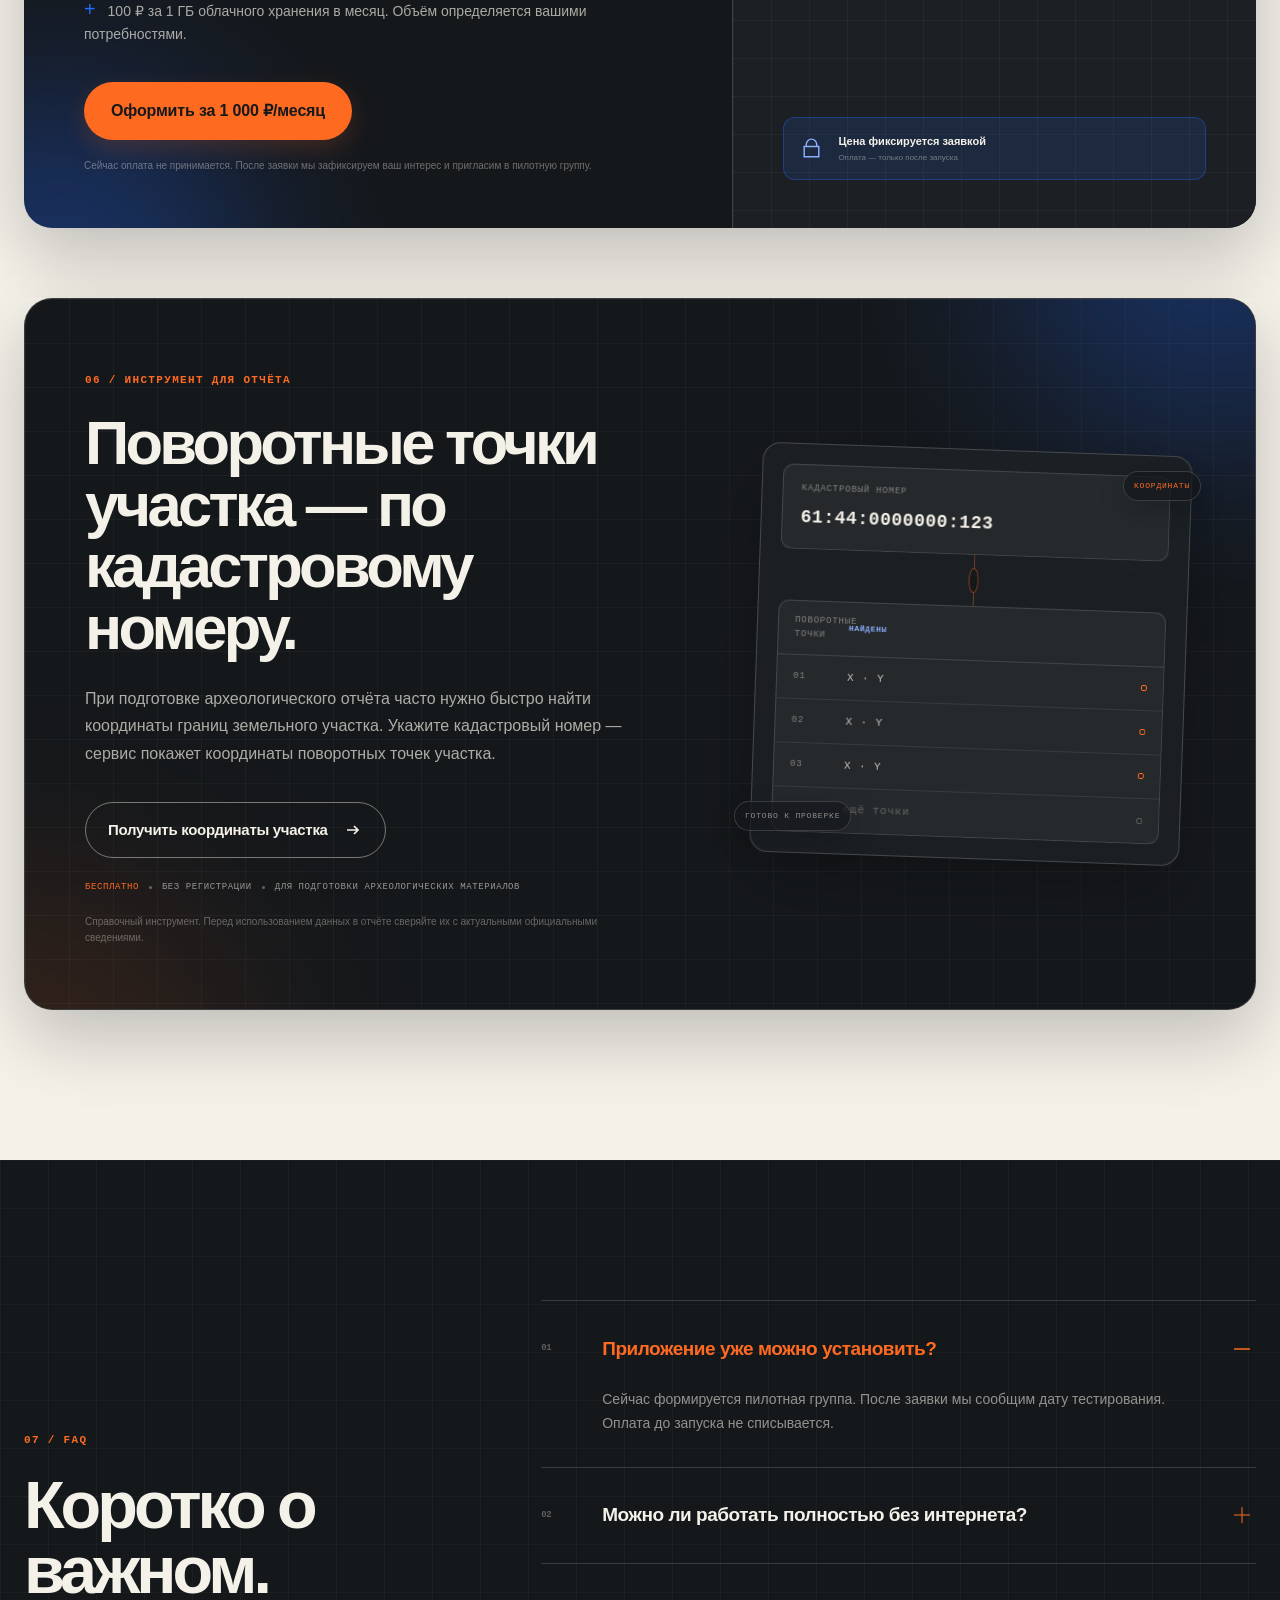
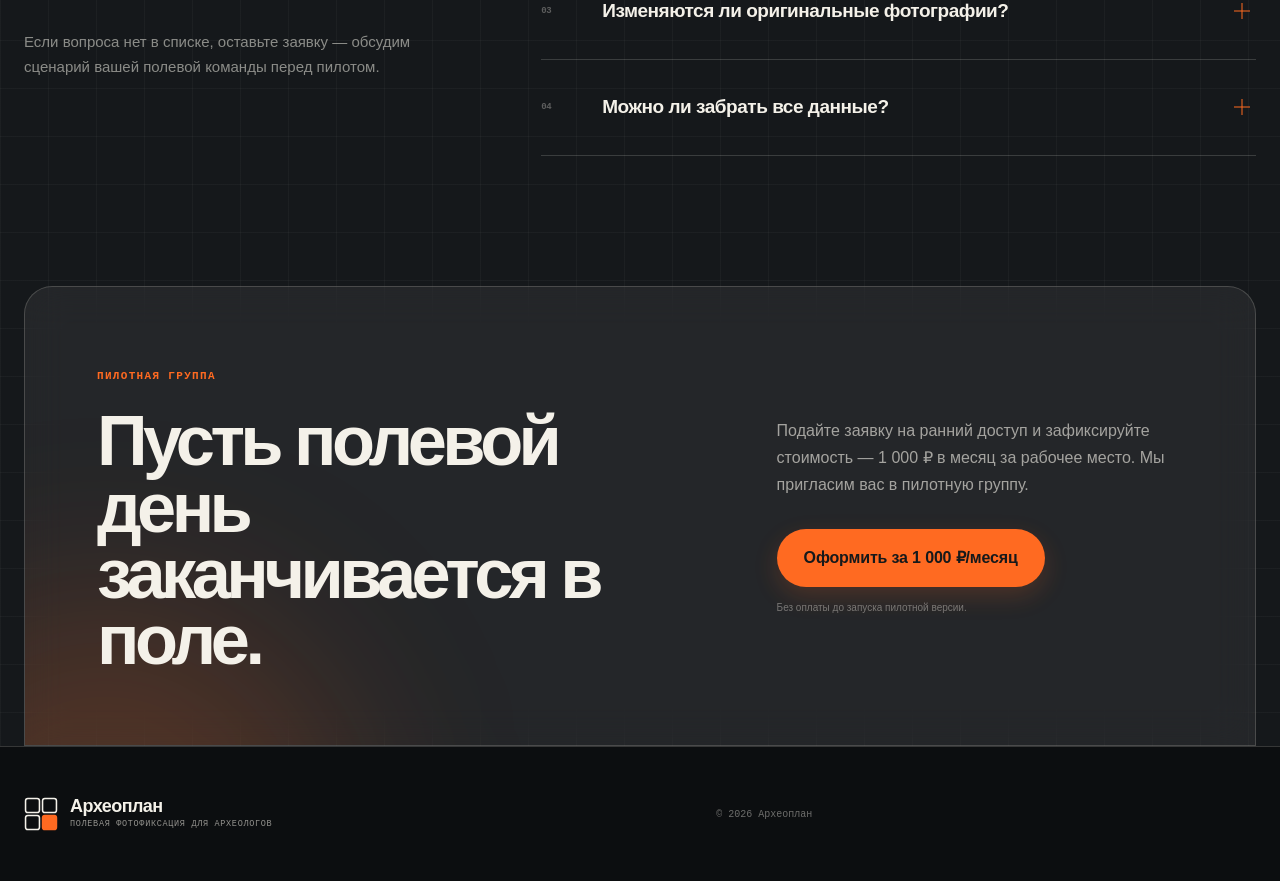
==== commit b8dd5f66: "Update index.html" ====
--- a/index.html
+++ b/index.html
@@ -470,8 +470,8 @@
           <small class="field-error" id="error-name"></small>
         </label>
         <label class="field">
-          <span>Организация <b aria-hidden="true">*</b></span>
-          <input name="organization" type="text" autocomplete="organization" required aria-describedby="error-organization">
+          <span>Организация</span>
+          <input name="organization" type="text" autocomplete="organization" aria-describedby="error-organization">
           <small class="field-error" id="error-organization"></small>
         </label>
         <label class="field">
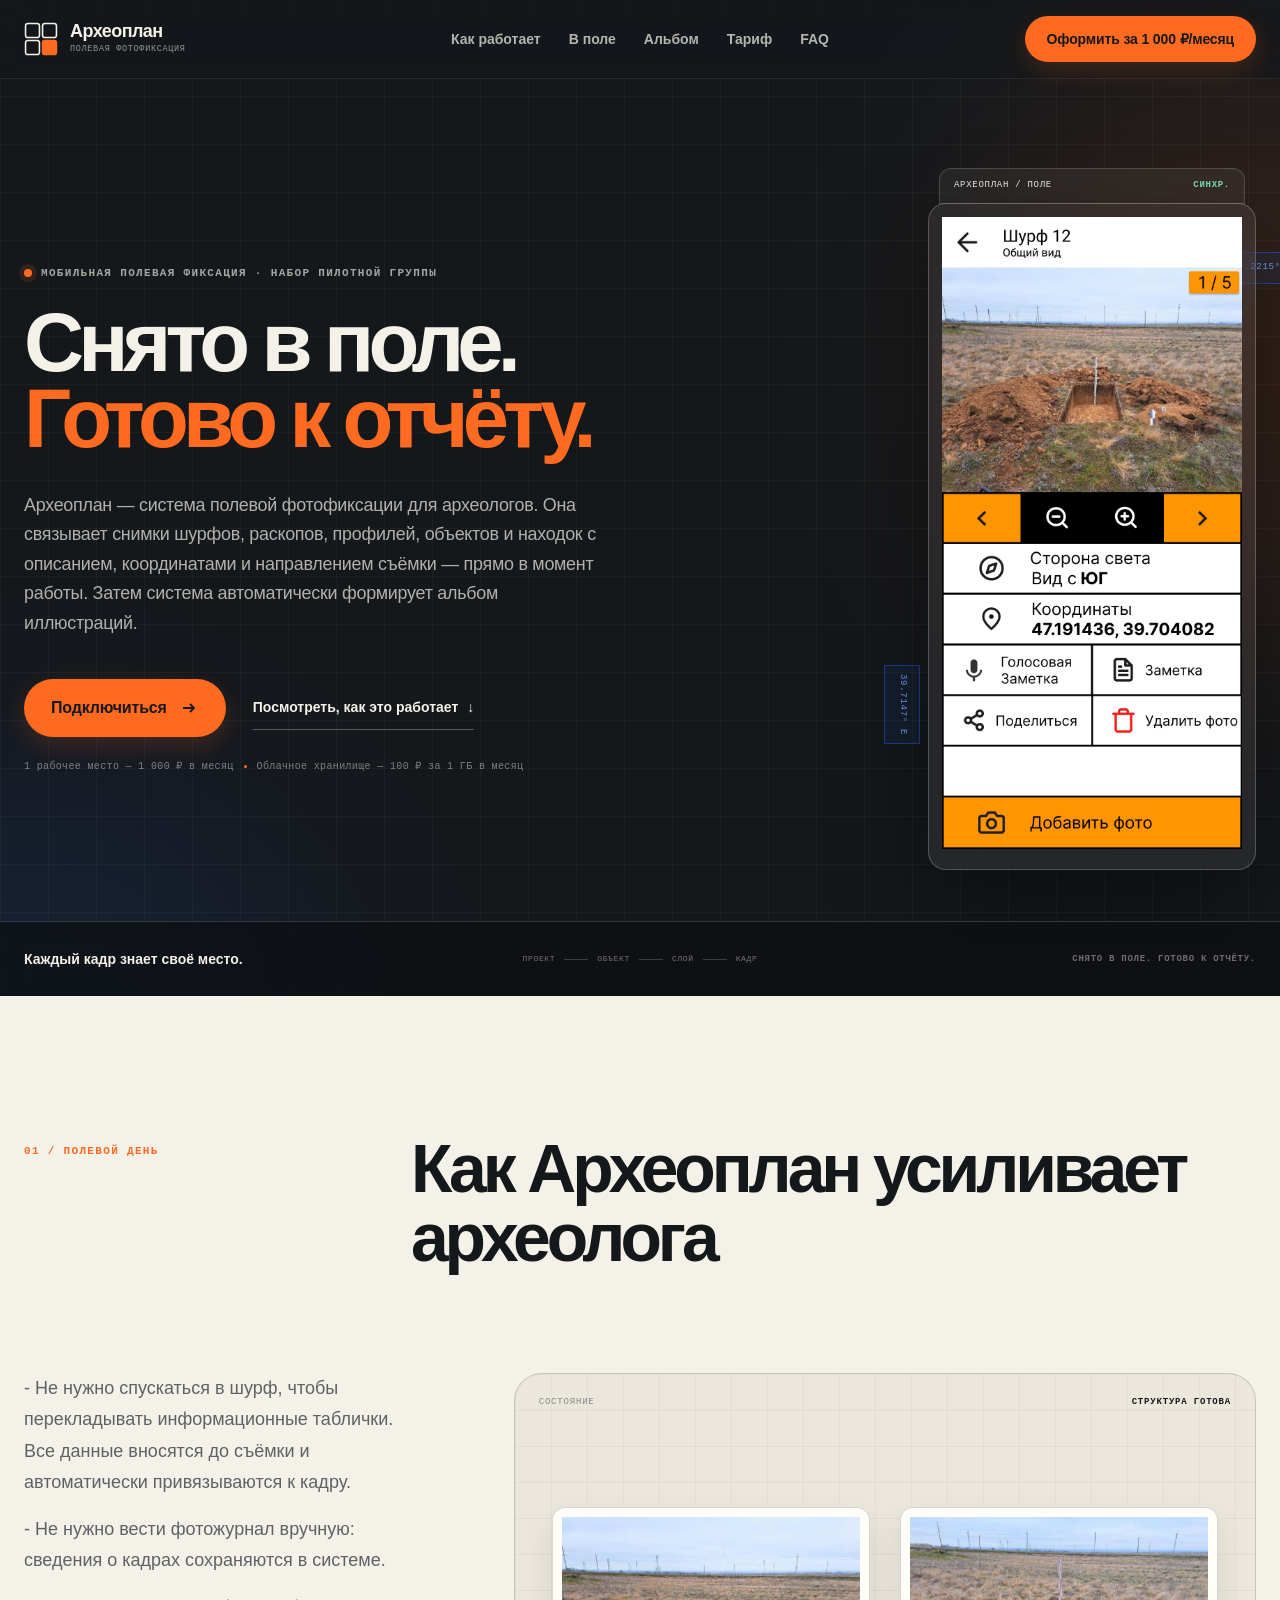
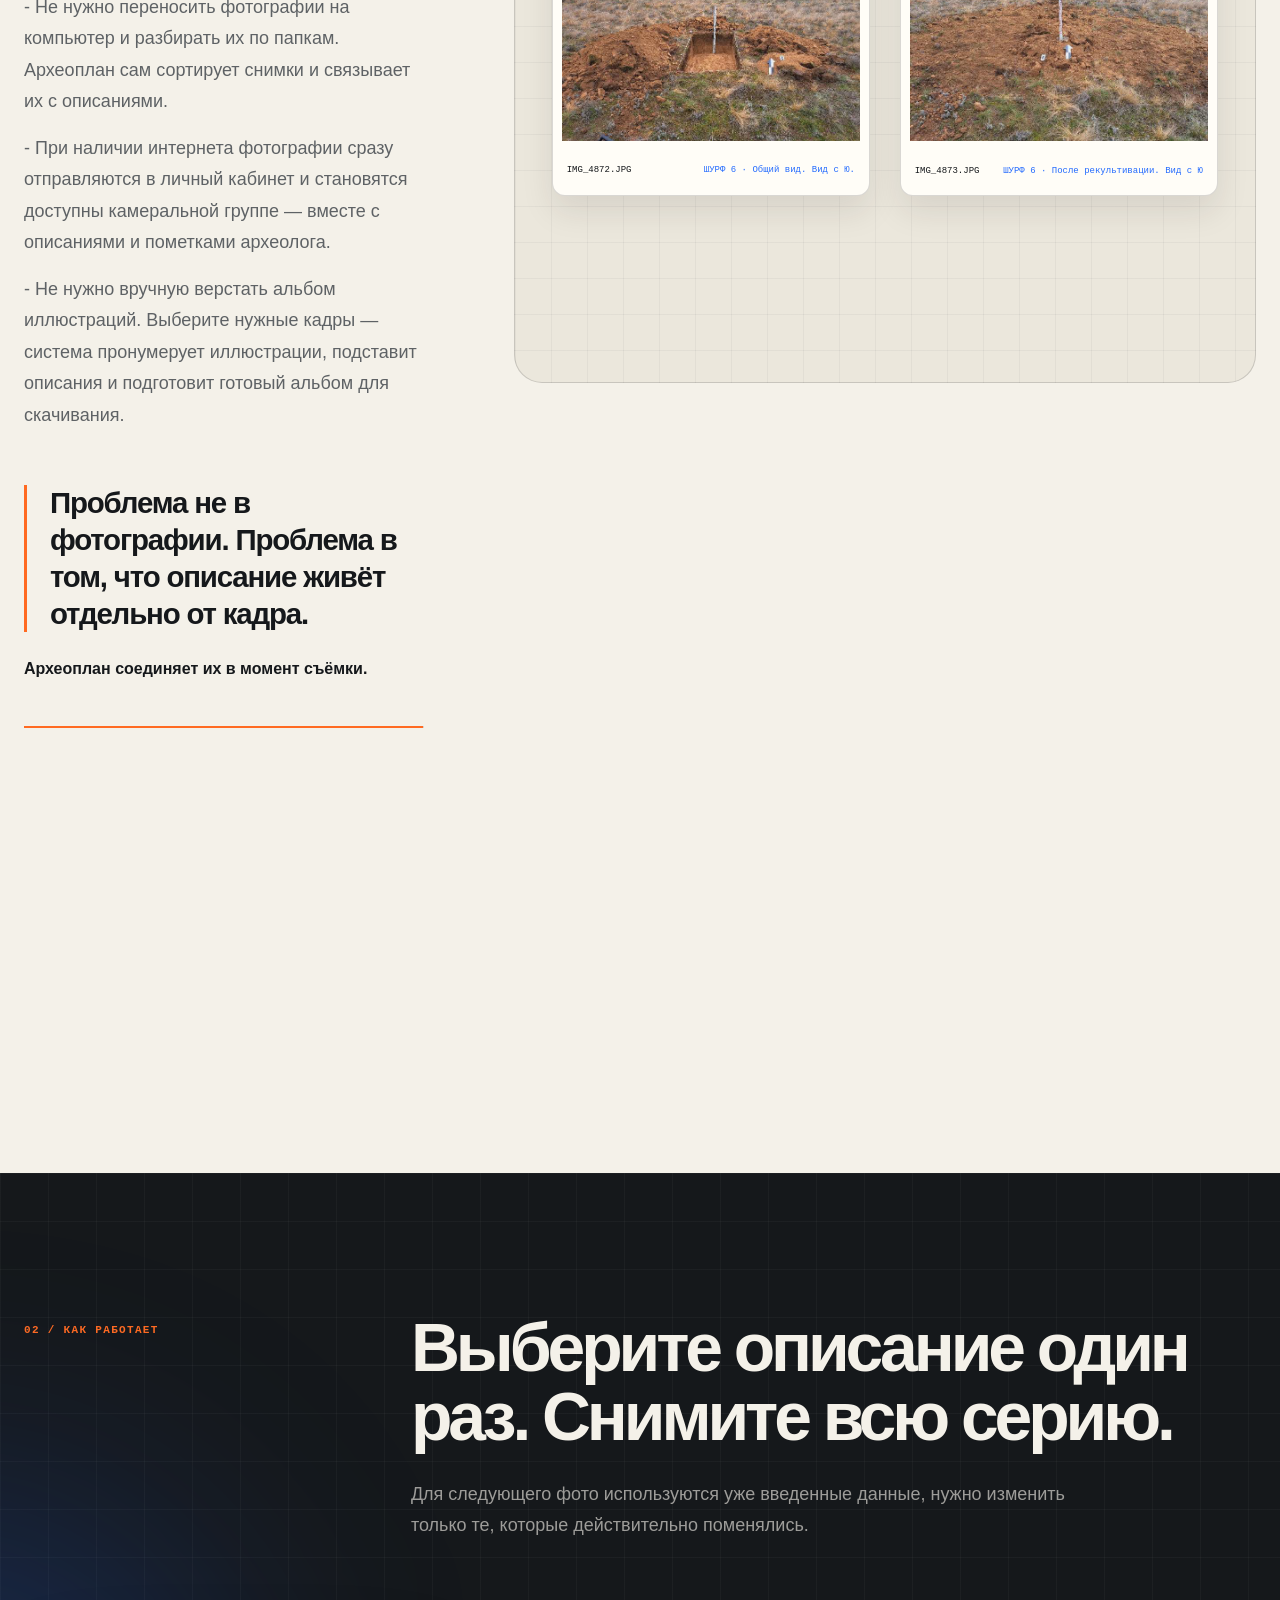
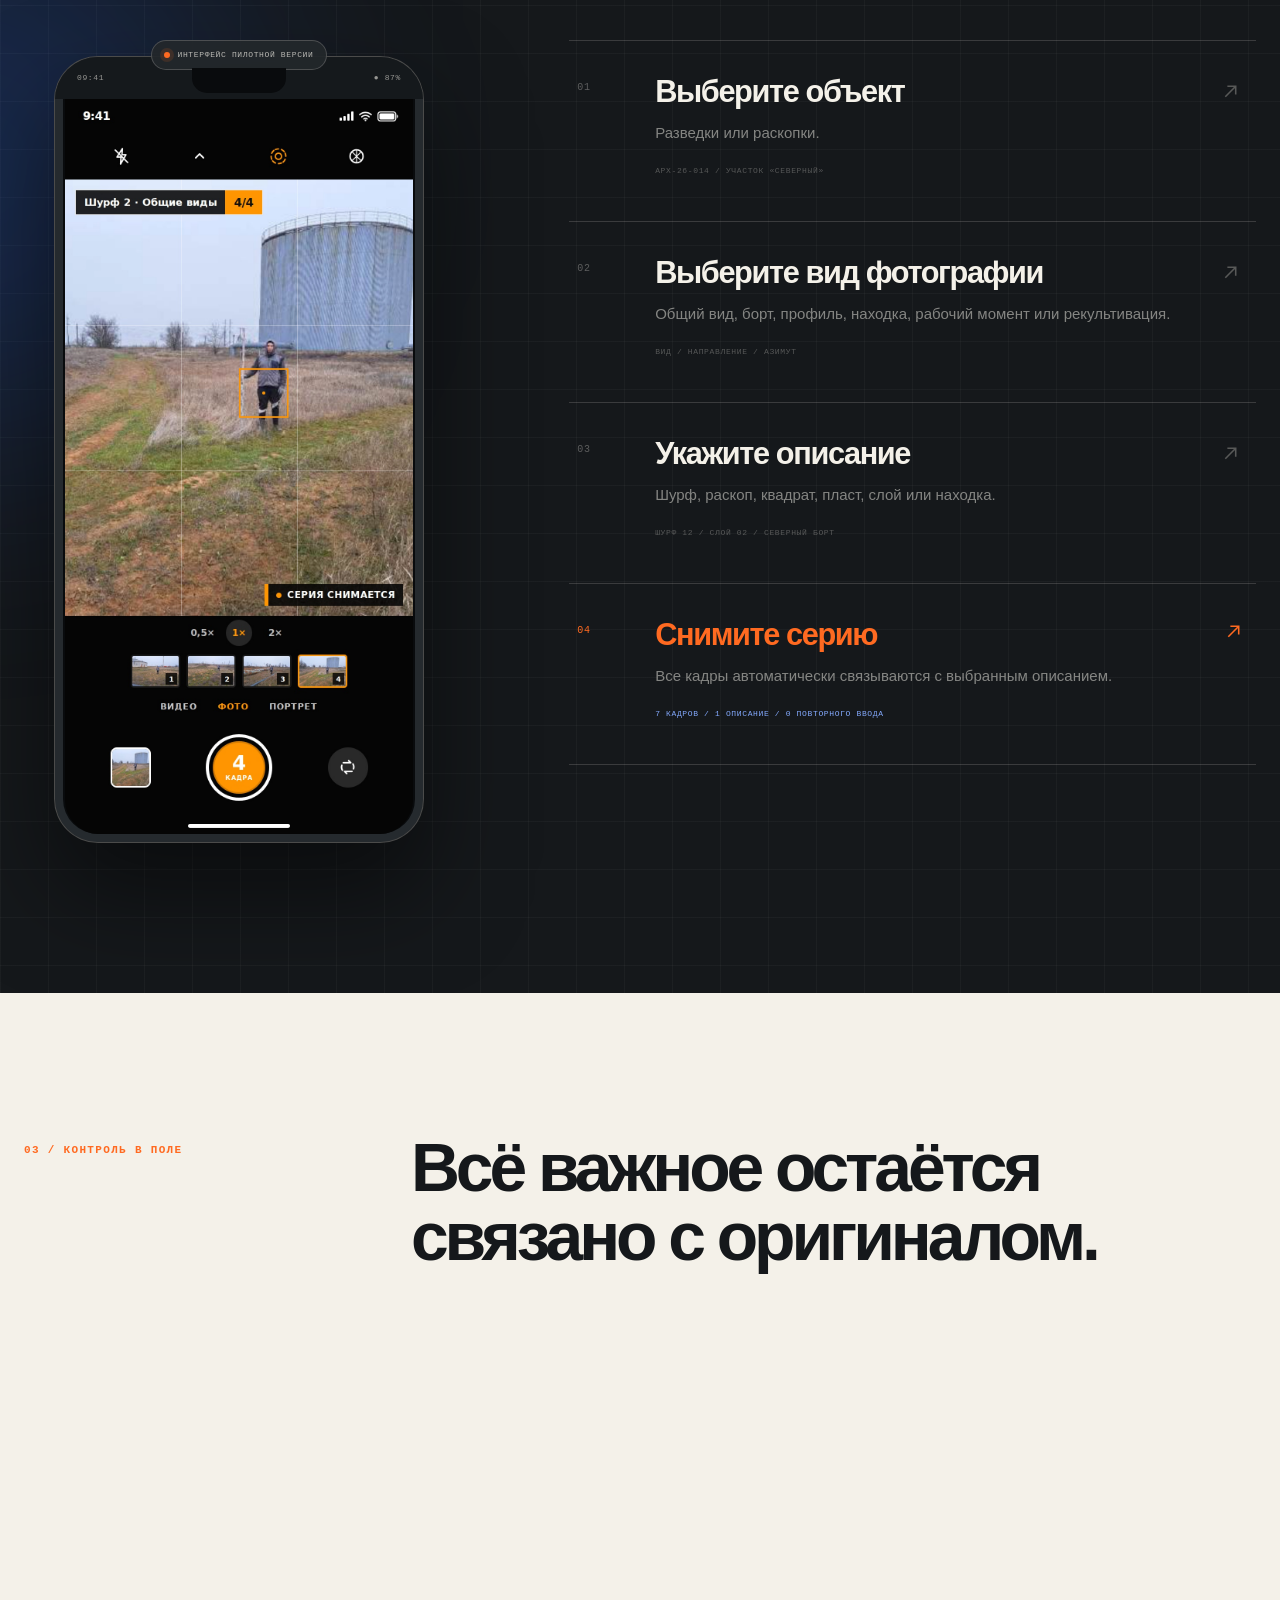
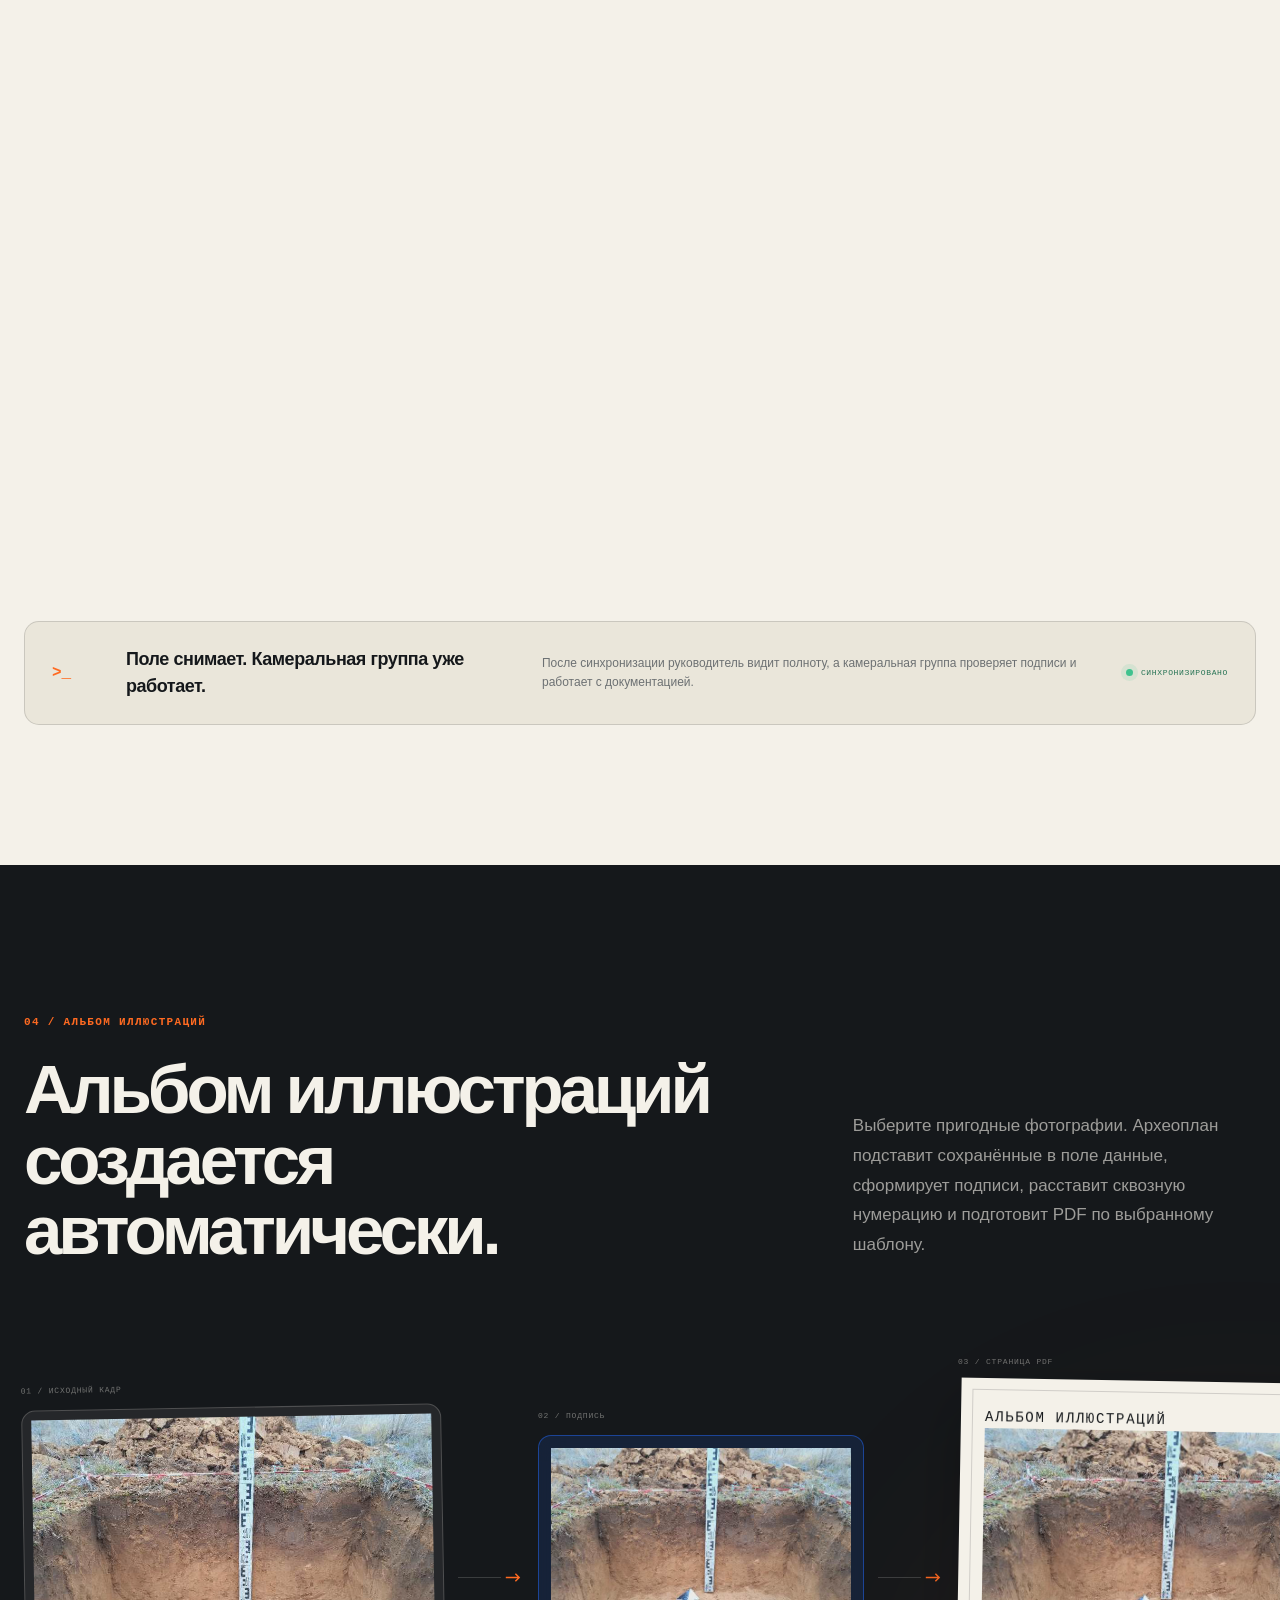
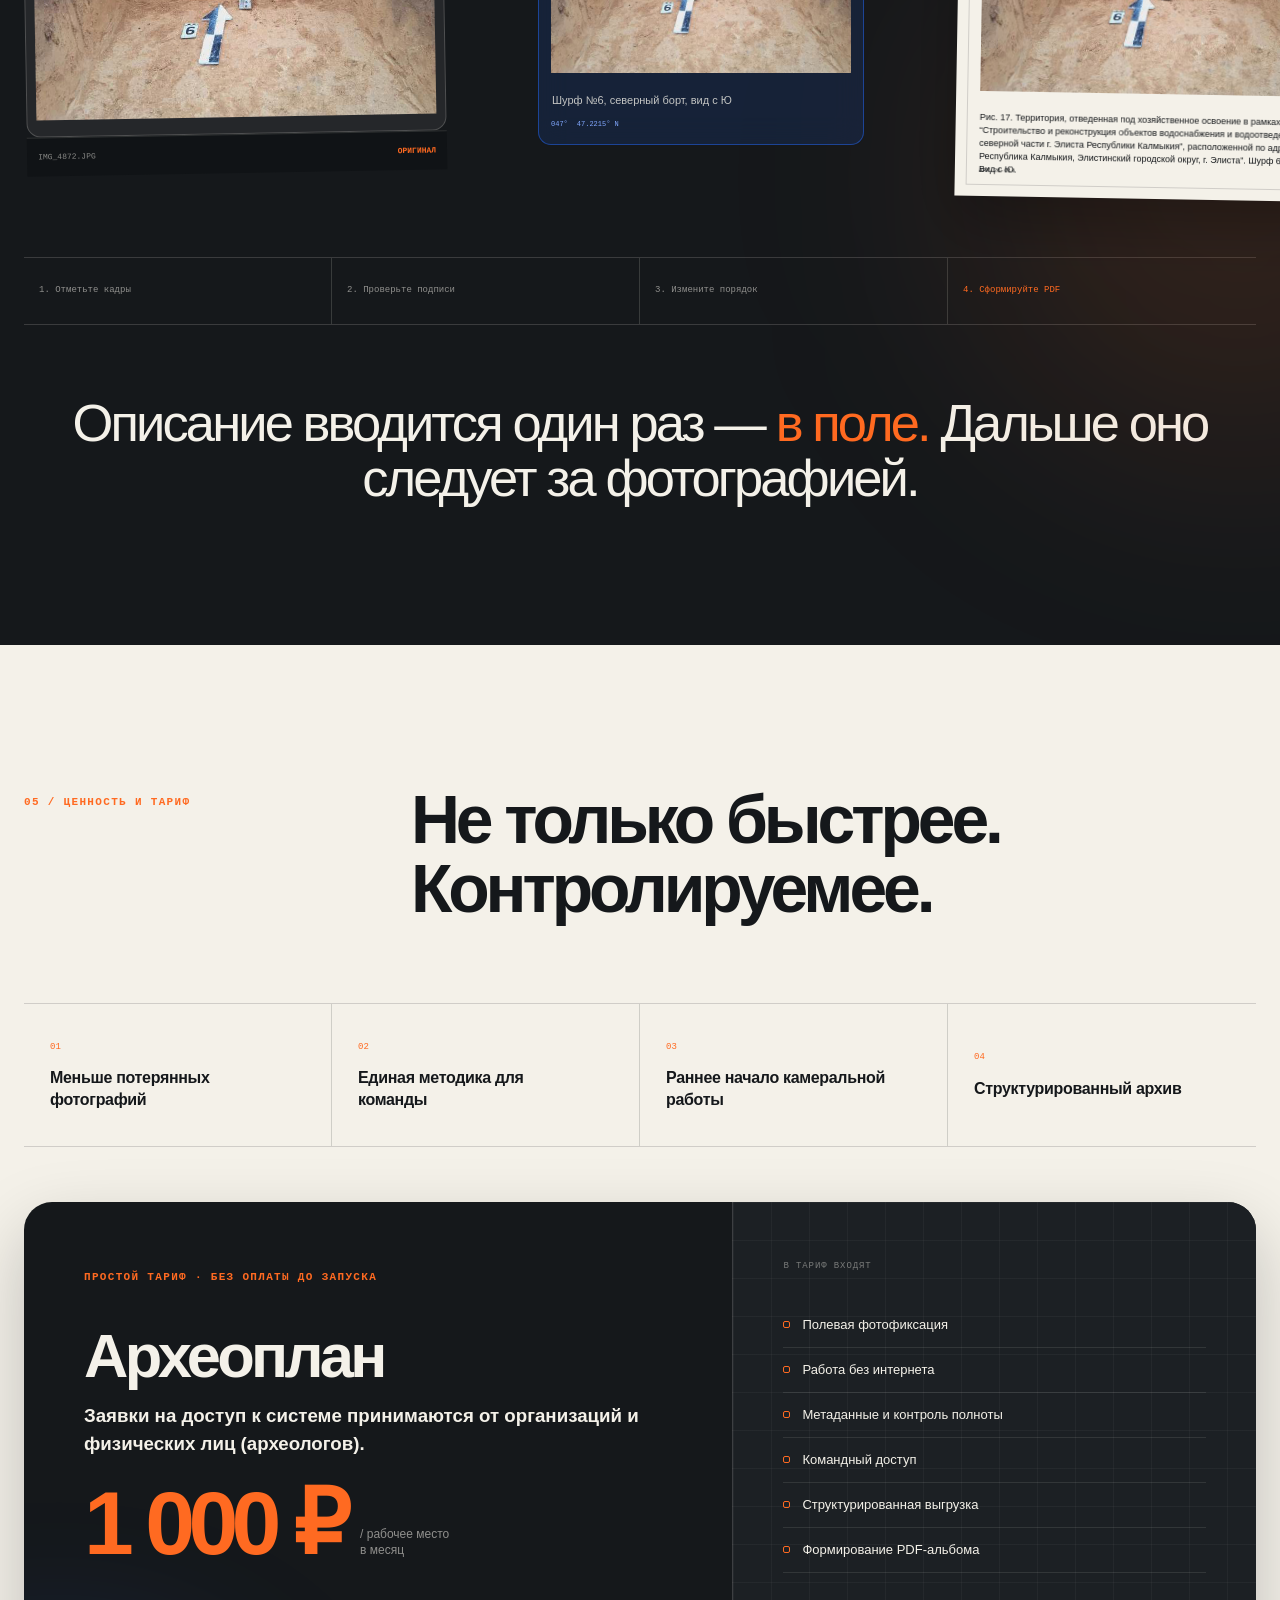
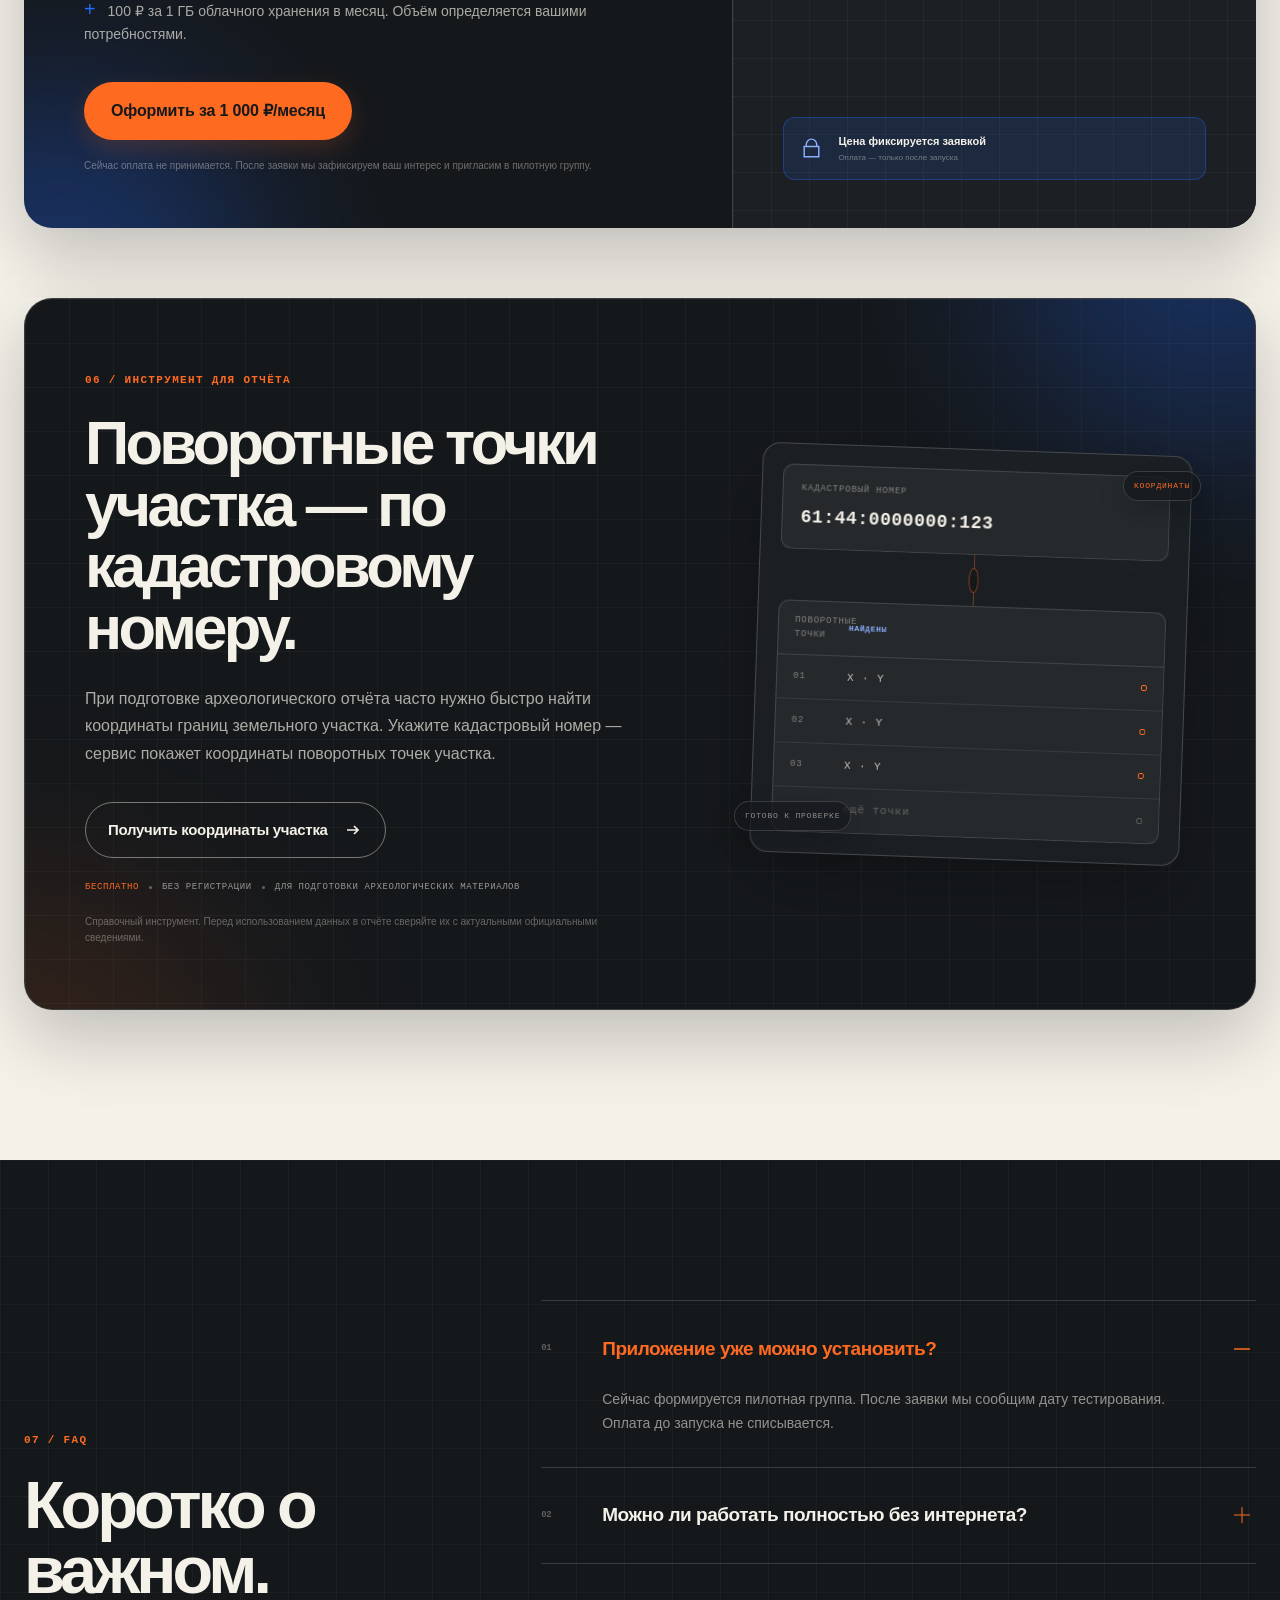
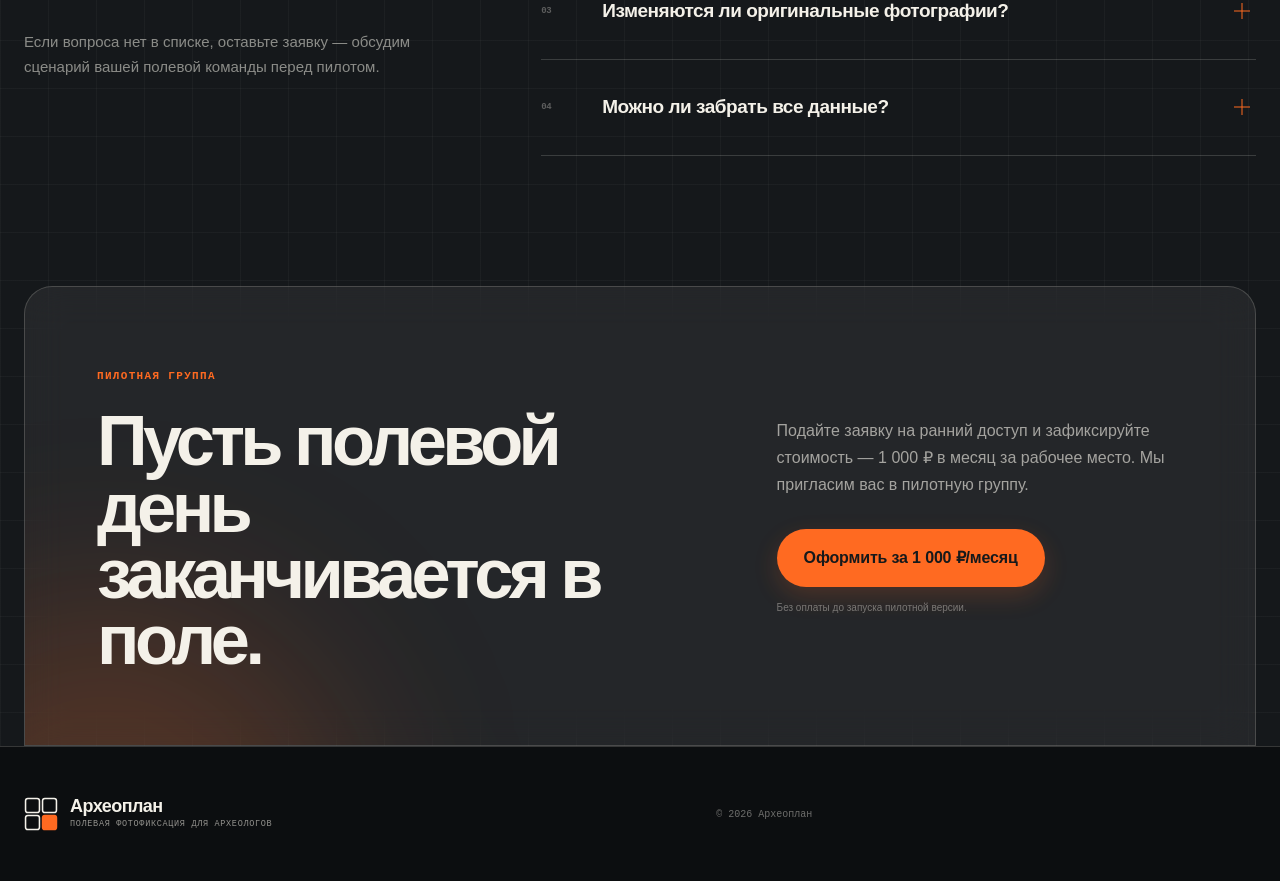
==== commit a40f2fa6: "Update index.html" ====
--- a/index.html
+++ b/index.html
@@ -493,7 +493,7 @@
       <label class="consent-field">
         <input name="intent" type="checkbox" required aria-describedby="error-intent">
         <span class="check-box" aria-hidden="true"><svg viewBox="0 0 16 16"><path d="m3 8 3 3 7-7"></path></svg></span>
-        <span>При наличии описанного функционала наша организация готова рассмотреть подключение по цене 1 000 ₽ в месяц за рабочее место и 100 ₽ за 1 ГБ облачного хранения.</span>
+        <span>При наличии описанного функционала подтверждаю готовность рассмотреть подключение по цене 1 000 ₽ в месяц за рабочее место и 100 ₽ за 1 ГБ облачного хранения.</span>
       </label>
       <small class="field-error field-error--consent" id="error-intent"></small>
       <div class="form-legal" data-form-legal hidden></div>
